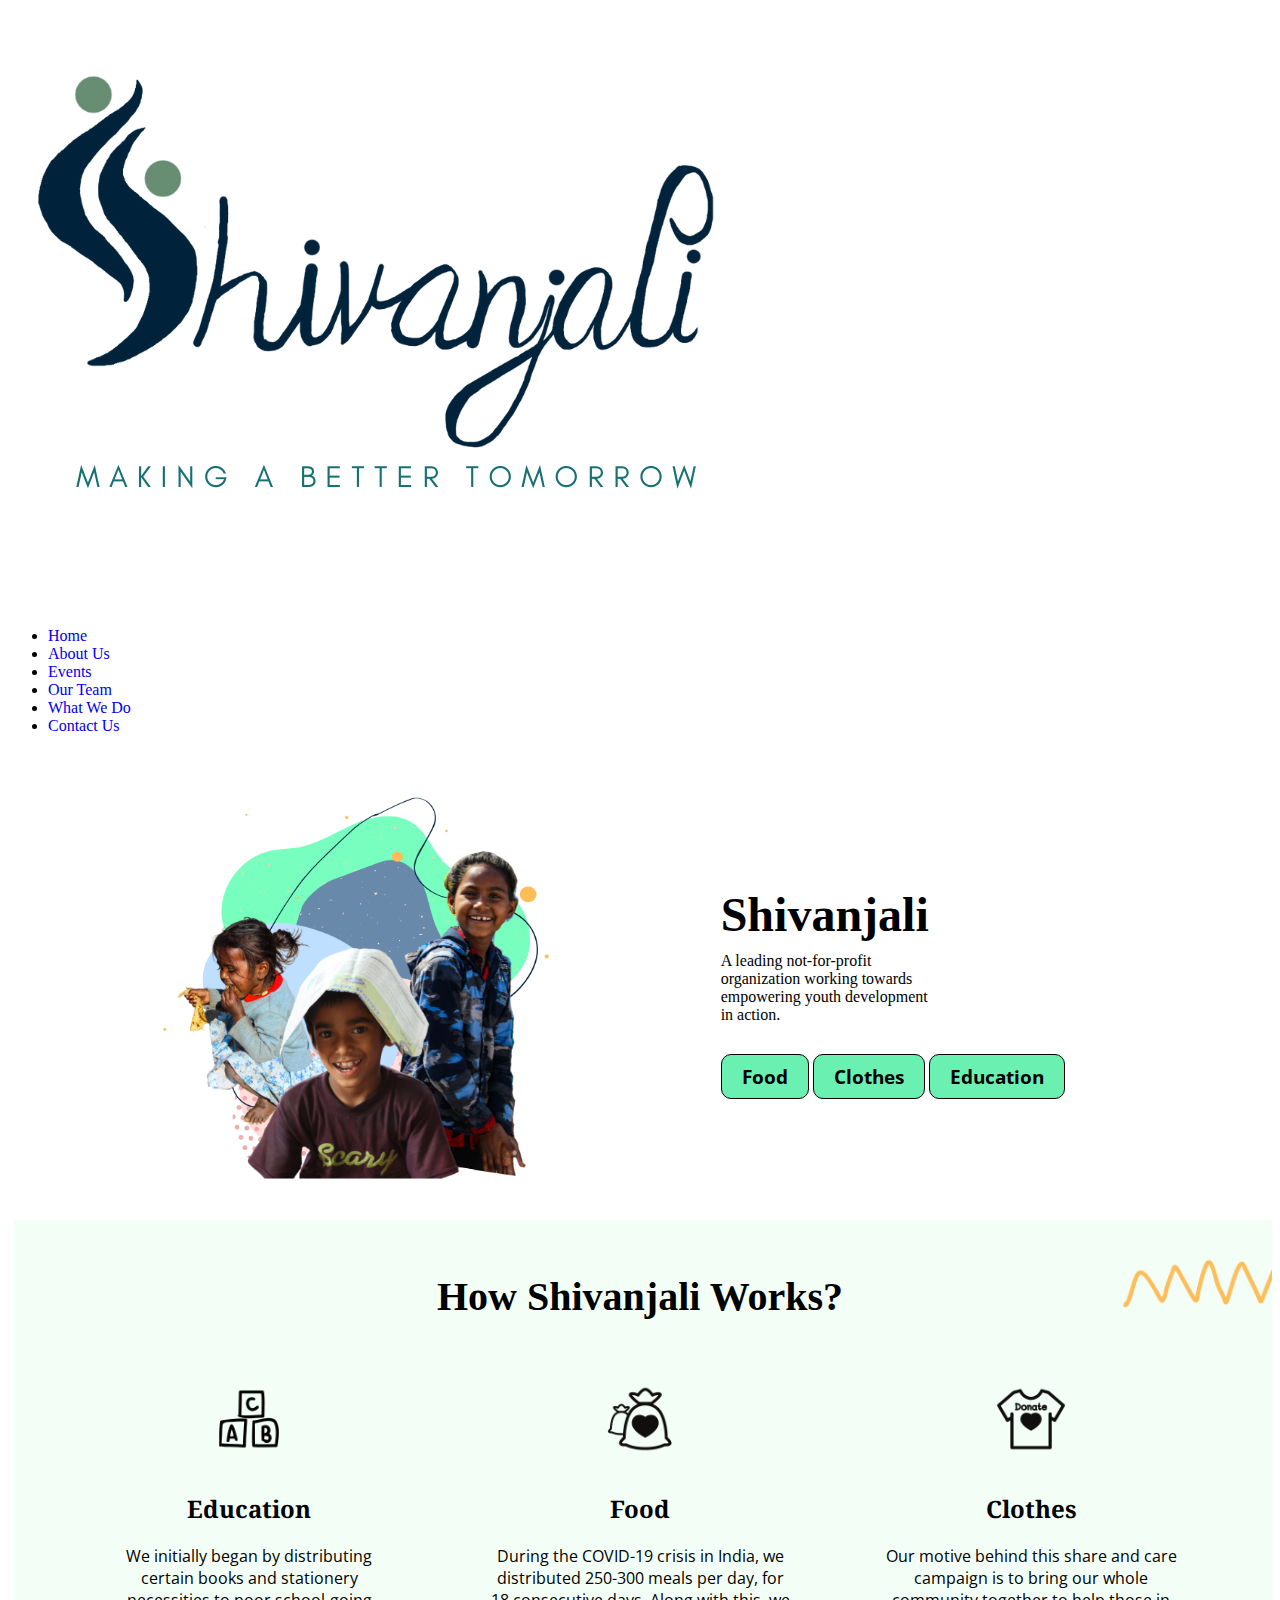
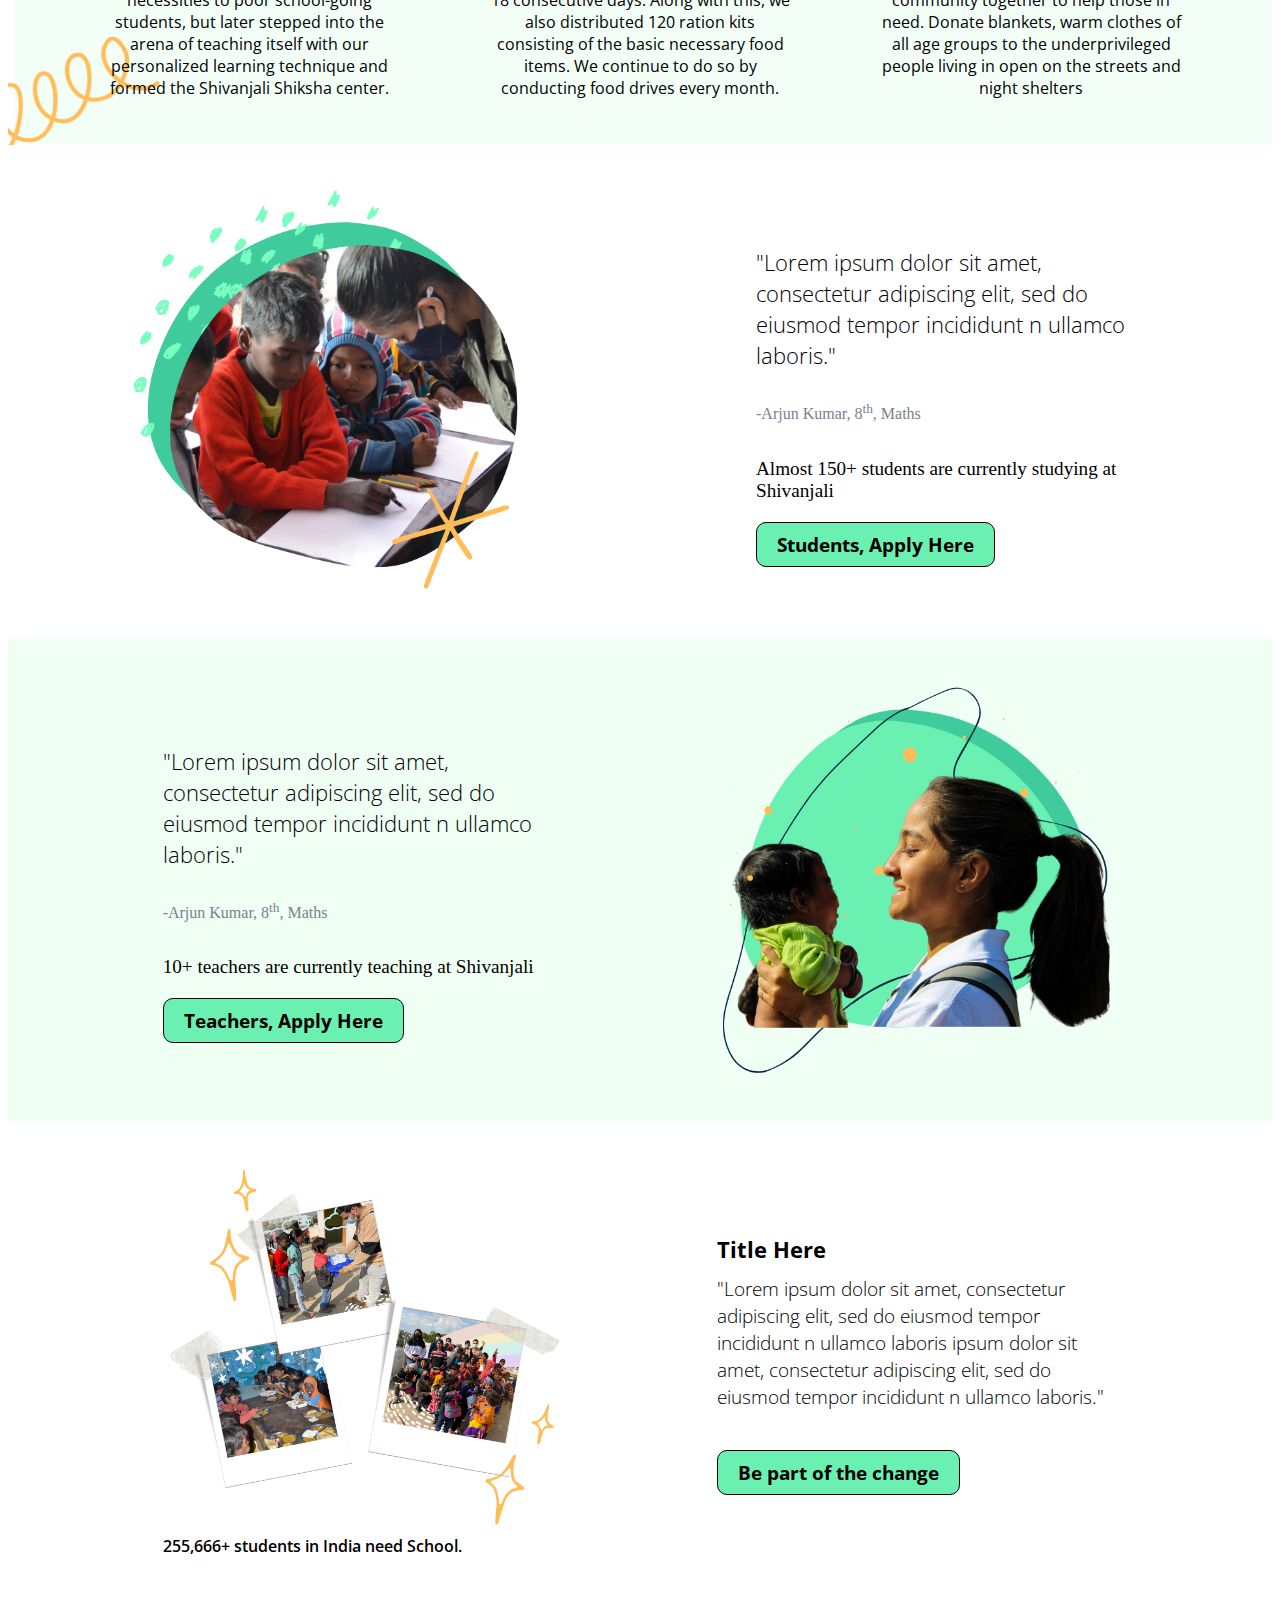
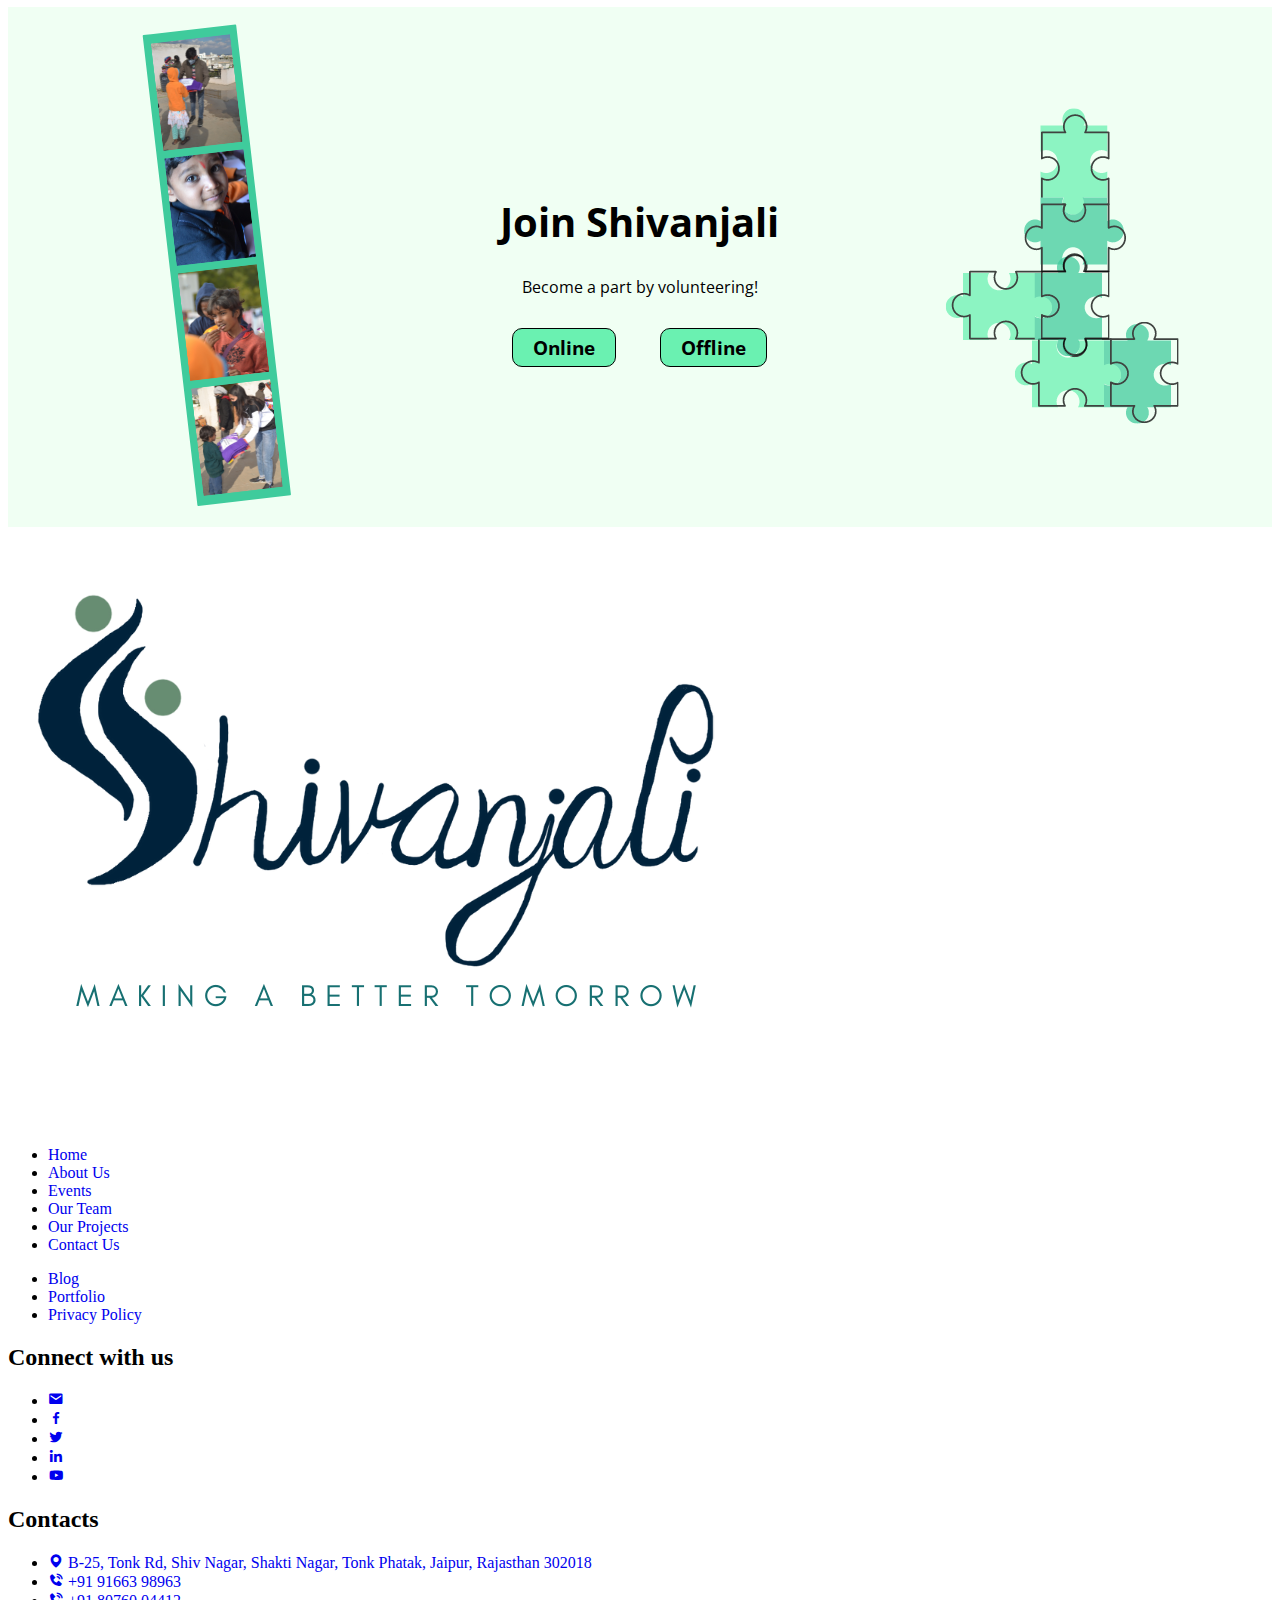
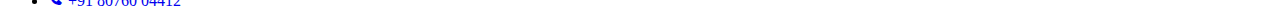
==== about.html @ d8243b11 "about page completed" ====
<!DOCTYPE html>
<html lang="en">
  <head>
    <meta charset="UTF-8" />
    <meta http-equiv="X-UA-Compatible" content="IE=edge" />
    <meta name="viewport" content="width=device-width, initial-scale=1.0" />

    <title>
      About Us | SHIVANJALI SOCIETY ~ A Non - Governmental Organization
    </title>

    <!-- Font Awesome Link -->
    <link
      href="https://unpkg.com/boxicons@2.1.1/css/boxicons.min.css"
      rel="stylesheet"
    />

    <link
      href="https://fonts.googleapis.com/css2?family=Architects+Daughter&family=Montserrat:wght@300&family=Open+Sans:wght@700&family=Zen+Kurenaido&display=swap"
      rel="stylesheet"
    />

    <!-- ???? new font links for about page ??????-->
    <link
      href="https://fonts.googleapis.com/css2?family=Open+Sans:wght@300&display=swap"
      rel="stylesheet"
    />
    <link
      href="https://fonts.googleapis.com/css2?family=Noto+Serif&display=swap"
      rel="stylesheet"
    />
    <link
      href="https://fonts.googleapis.com/css2?family=Open+Sans:wght@700&display=swap"
      rel="stylesheet"
    />
    <!-- ?????? new font links for about page ??????-->

    <!-- favicon -->
    <link
      rel="apple-touch-icon"
      sizes="180x180"
      href="./assets/favicon/apple-touch-icon.png"
    />

    <link
      rel="icon"
      type="image/png"
      sizes="32x32"
      href="./assets/favicon/favicon-32x32.png"
    />

    <link
      rel="icon"
      type="image/png"
      sizes="16x16"
      href="./assets/favicon/favicon-16x16.png"
    />

    <link rel="manifest" href="./assets/favicon/site.webmanifest" />

    <link rel="stylesheet" href="./css/about.css" />
  </head>
  <body>
    <!--???---------------------------------???-->
    <!--???---------------------------------???-->
    <!--!!!!   DO NOT ADD ANYTHING BELOW   !!!!-->
    <!--!!!!   THIS COMMENT.... THIS CAN   !!!!-->
    <!--!!!!   BE DANGEROUS FOR THE CODE.  !!!!-->
    <!--???---------------------------------???-->
    <!--???---------------------------------???-->

    <header id="header">
      <div class="logo">
        <a href="./">
          <img src="./images/Shivanjali_Logo.png" alt="Shivanjali NGO Logo" />
        </a>
      </div>
      <div id="toggle"></div>
      <div id="navbar">
        <ul>
          <li><a href="./">Home</a></li>
          <li><a href="./about.html">About Us</a></li>
          <li><a href="./events.html">Events</a></li>
          <li><a href="#">Our Team</a></li>
          <li><a href="./work.html">What We Do</a></li>
          <li><a href="./contact.html">Contact Us</a></li>
        </ul>
      </div>
    </header>

    <!--???---------------------------------???-->
    <!--???---------------------------------???-->
    <!--!!!!   DO NOT ADD ANYTHING ABOVE   !!!!-->
    <!--!!!!   THIS COMMENT.... THIS CAN   !!!!-->
    <!--!!!!   BE DANGEROUS FOR THE CODE.  !!!!-->
    <!--???---------------------------------???-->
    <!--???---------------------------------???-->

    <!--???--------------------------------???-->
    <!--???--------------------------------???-->
    <!--!!!!   ADD YOUR CODE BELOW THIS   !!!!-->
    <!--!!!!        COMMENT ONLY.         !!!!-->
    <!--???--------------------------------???-->
    <!--???--------------------------------???-->

    <!-- section leading not for profit starts-->

    <section class="section-leading-not-for-profit">
      <div class="not-for-profit-container">
        <div class="not-for-profit-child">
          <img src="./images/Graphic-pg1.png" alt="image" />
        </div>
        <div class="not-for-profit-child">
          <h1>Shivanjali</h1>
          <p>
            A leading not-for-profit <br />organization working towards<br />
            empowering youth development <br />in action.
          </p>
          <!-- <a href="#" target="_blank"> -->
          <button class="pressed-btn">Food</button>
          <!-- </a> -->
          <!-- <a href="#" target="_blank"> -->
          <button class="pressed-btn">Clothes</button>
          <!-- </a> -->
          <!-- <a href="#" target="_blank"> -->
          <button class="pressed-btn">Education</button>
          <!-- </a> -->
        </div>
      </div>
    </section>
    <!-- section leading not for profit ends-->


    <!-- how shivanjali works starts-->

    <section class="section-shivanjali-works">
      <h1>How Shivanjali Works?</h1>
      <div class="shivanjali-works-container">
        <div class="shivanjali-works-child">
          <img src="./images/Education-png.png" alt="" />
          <h2>Education</h2>
          <p>
            We initially began by distributing certain books and stationery
            necessities to poor school-going students, but later stepped into
            the arena of teaching itself with our personalized learning
            technique and formed the Shivanjali Shiksha center.
          </p>
        </div>
        <div class="shivanjali-works-child">
          <img src="./images/Food-Png.png" alt="" />
          <h2>Food</h2>
          <p>
            During the COVID-19 crisis in India, we distributed 250-300 meals
            per day, for 18 consecutive days. Along with this, we also
            distributed 120 ration kits consisting of the basic necessary food
            items. We continue to do so by conducting food drives every month.
          </p>
        </div>
        <div class="shivanjali-works-child">
          <img src="./images/donation-Png.png" alt="" />
          <h2>Clothes</h2>
          <p>
            Our motive behind this share and care campaign is to bring our whole
            community together to help those in need. Donate blankets, warm
            clothes of all age groups to the underprivileged people living in
            open on the streets and night shelters
          </p>
        </div>
      </div>
    </section>
    <!-- how shivanjali works starts ends-->


    <!-- section after shivanjali works starts-->

    <section class="section-after-shivanjali-works">
      <div class="after-shivanjali-works-container">
        <div class="after-shivanjali-works-child">
          <img src="./images/graphic-pg3.png" alt="image" />
        </div>
        <div class="after-shivanjali-works-child">
          <h4>
            "Lorem ipsum dolor sit amet, consectetur adipiscing elit, sed do
            eiusmod tempor incididunt n ullamco laboris."
          </h4>
          <p>-Arjun Kumar, 8<sup>th</sup>, Maths</p>
          <br />
          <p id="almost-para">
            Almost 150+ students are currently studying at Shivanjali
          </p>
          <!-- <a href="#" target="_blank"> -->
          <button
            class="pressed-btn"
            onmouseover="document.getElementById('bulb-img').style.display='block'">
            Students, Apply Here
          </button>
          <!-- </a> -->
          <img src="./images/bulb-pg3.png" alt="" id="bulb-img" />
        </div>
      </div>
    </section>
    <!-- section after shivanjali works ends-->


    <!-- section teachers apply here starts-->

    <section class="section-teachers-apply-here">
      <div class="teachers-apply-here-container">
        <div class="teachers-apply-here-child">
          <h4>
            "Lorem ipsum dolor sit amet, consectetur adipiscing elit, sed do
            eiusmod tempor incididunt n ullamco laboris."
          </h4>
          <p>-Arjun Kumar, 8<sup>th</sup>, Maths</p>
          <br />
          <p id="almost-para">
            10+ teachers are currently teaching at Shivanjali
          </p>
          <!-- <a href="#" target="_blank"> -->
          <button
            class="pressed-btn"
            onmouseover="document.getElementById('exclamatory-teachers').style.display='block'">
            Teachers, Apply Here
          </button>
          <!-- </a> -->
          <img
            src="./images/png-sticker-pg4.png"
            alt=""
            id="exclamatory-teachers"
          />
        </div>
        <div class="teachers-apply-here-child">
          <img src="./images/graphic pg4.png" alt="" />
        </div>
      </div>
    </section>
    <!-- section teachers apply here ends -->


    <!--section be a part of change starts-->

    <section class="section-be-part-of-change">
      <div class="be-part-of-change-container">
        <div class="be-part-of-change-child">
          <img
            src="./images/graphic-collage.png"
            alt="A Graphic Collage image"
          />
          <figcaption>255,666+ students in India need School.</figcaption>
        </div>
        <div class="be-part-of-change-child">
          <h2>Title Here</h2>
          <h4>
            "Lorem ipsum dolor sit amet, consectetur adipiscing elit, sed do
            eiusmod tempor incididunt n ullamco laboris ipsum dolor sit amet,
            consectetur adipiscing elit, sed do eiusmod tempor incididunt n
            ullamco laboris."
          </h4>
          <!-- <a href="#" target="_blank"> -->
          <button
            class="pressed-btn"
            onmouseover="document.getElementById('exclamatory-partOfChange').style.display='block'">
            Be part of the change
          </button>
          <img
            src="./images/png-sticker-pg4.png"
            alt=""
            id="exclamatory-partOfChange"
          />
          <!-- </a> -->
        </div>
      </div>
    </section>
    <!--section be a part of change ends-->


    <!-- section join shivanjali starts-->

    <section class="section-join-shivanjali">
      <div class="join-shivanjali-container">
        <div class="join-shivanjali-child">
          <img src="./images/lastSection.png" alt="" />
        </div>
        <div class="join-shivanjali-child">
          <h1>Join Shivanjali</h1>
          <p>Become a part by volunteering!</p>
          <!-- <a href="#" target="_blank"> -->
          <button class="online">Online</button>
          <!-- </a> -->
          <!-- <a href="#" target="_blank"> -->
          <button class="offline">Offline</button>
          <!-- </a> -->
        </div>
        <div class="join-shivanjali-child">
          <img src="./images/puzzle.png" alt="" />
        </div>
      </div>
    </section>
    <!-- section join shivanjali ends-->

    <!--???--------------------------------???-->
    <!--???--------------------------------???-->
    <!--!!!!   ADD YOUR CODE ABOVE THIS   !!!!-->
    <!--!!!!        COMMENT ONLY.         !!!!-->
    <!--???--------------------------------???-->
    <!--???--------------------------------???-->
    <!-------- footer Starts -------->
    <footer class="footer">
      <div class="fcontainer-1">
        <div class="fchild-1">
          <a href="./">
            <img src="./images/Shivanjali_Logo.png" alt="Shivanjali NGO Logo" />
          </a>
        </div>
      </div>
      <div class="fcontainer-2">
        <div class="fchild-2">
          <div id="services">
            <ul>
              <li><a href="./">Home</a></li>
              <li><a href="./about.html">About Us</a></li>
              <li><a href="./events.html">Events</a></li>
              <li><a href="#">Our Team</a></li>
              <li><a href="./work.html">Our Projects</a></li>
              <li><a href="./contact.html">Contact Us</a></li>
            </ul>
          </div>
        </div>
        <div class="fchild-2">
          <div id="services">
            <ul>
              <li><a href="#">Blog</a></li>
              <li><a href="#">Portfolio</a></li>
              <li><a href="#">Privacy Policy</a></li>
            </ul>
          </div>
        </div>
        <div class="fchild-2">
          <h2>Connect with us</h2>
          <div id="social-media">
            <ul>
              <li>
                <a
                  href="mailto:info@shivanjalisociety.in"
                  id="mail"
                  target="_blank"
                >
                  <i class="bx bxs-envelope"></i
                ></a>
              </li>
              <li>
                <a
                  href="https://www.facebook.com/profile.php?id=100076632314287"
                  id="fb"
                  target="_blank"
                >
                  <i class="bx bxl-facebook"></i
                ></a>
              </li>
              <li>
                <a
                  href=" https://twitter.com/shivanjalingo"
                  id="tweet"
                  target="_blank"
                >
                  <i class="bx bxl-twitter"></i
                ></a>
              </li>
              <li>
                <a
                  href="https://www.linkedin.com/company/shivanjalisocietymakingabettertomorrow/"
                  id="linkedin"
                  target="_blank"
                >
                  <i class="bx bxl-linkedin"></i
                ></a>
              </li>
              <li>
                <a
                  href="https://www.youtube.com/channel/UCi0OPVWRefDpL122is7qDkg"
                  id="youtube"
                  target="_blank"
                >
                  <i class="bx bxl-youtube"></i
                ></a>
              </li>
            </ul>
          </div>
        </div>
        <div class="fchild-2">
          <h2>Contacts</h2>
          <div id="contacts">
            <ul>
              <li>
                <a
                  href="https://maps.app.goo.gl/93Y3wxc5a54knbYQ9"
                  target="_blank"
                  ><i class="bx bxs-map"> </i> B-25, Tonk Rd, Shiv Nagar, Shakti
                  Nagar, Tonk Phatak, Jaipur, Rajasthan 302018</a
                >
              </li>
              <li>
                <a href="tel:+919166398963"
                  ><i class="bx bxs-phone-call"> </i> +91 91663 98963</a
                >
              </li>
              <li>
                <a href="tel:+918076004412"
                  ><i class="bx bxs-phone-call"> </i> +91 80760 04412</a
                >
              </li>
            </ul>
          </div>
        </div>
      </div>
    </footer>
    <!-------- footer Ends -------->

    <!-- Important Links Starts -->
    <!-- Important Links Ends -->
  </body>
  <!------------------------------->
  <!------------------------------->
  <!-- Important Files that will -->
  <!-- common in all the pages.  -->
  <!------------------------------->
  <!------------------------------->

  <!------------------------------->
  <!------------------------------->
  <!--       Starts Here         -->
  <!------------------------------->
  <!------------------------------->

  <link rel="stylesheet" href="./css/commonStyle.css" />

  <script src="./js/commonJs.js"></script>

  <!------------------------------->
  <!------------------------------->
  <!--        Ends Here          -->
  <!------------------------------->
  <!------------------------------->
</html>
---- css/about.css ----
* {
    text-decoration: none;
}

body {
    overflow-x: hidden;
}

.section-leading-not-for-profit {
    height: auto;
    padding: 10px 0 10px 0;
}

.not-for-profit-container {
    display: flex;
    justify-content: space-evenly;
    align-items: center;
    flex-wrap: wrap;
}

.not-for-profit-child {
    width: 400px;
    margin: 20px 0 0 0;
    padding: 10px;
}

.not-for-profit-child img {
    width: 100%;
    height: auto;
}

.not-for-profit-child h1 {
    font-size: 3rem;
    margin: 0 0 10px 0;
}

.not-for-profit-child p {
    margin: 0 0 30px 0;
}

.pressed-btn {
    background: #6AF1B1;
    font-size: 1.2rem;
    color: black;
    font-family: 'Open Sans', sans-serif;
    font-weight: 700;
    padding: 8px 20px 8px 20px;
    border-radius: 10px;
    border: 1px solid black;
}

.pressed-btn:hover {
    background: #a2f3cd;
    cursor: pointer;
}

.pressed-btn:active {
    box-shadow: 0 5px #3FCB9c;
    transform: translateY(4px);
}

/* section how shivanjali works */
.section-shivanjali-works {
    height: auto;
    background: url("../images/Section-2_Non-transparent.png");
    background-size: cover;
    background-repeat: round;
    padding: 30px 0 30px 0;
}

.section-shivanjali-works h1 {
    text-align: center;
    font-size: 2.5rem;
}

.shivanjali-works-container {
    margin: 30px 0 0 0;
    display: flex;
    justify-content: space-evenly;
    align-items: center;
    flex-wrap: wrap;
}

.shivanjali-works-child {
    width: 300px;
    text-align: center;
}

.shivanjali-works-child img {
    width: 100%;
    height: auto;
}

.shivanjali-works-child h2 {
    margin: 0 0 20px 0;
    font-family: 'Noto Serif', serif;
}

.shivanjali-works-child p {
    font-family: 'Open Sans', sans-serif;
}

/* section after shivanjali works */
.section-after-shivanjali-works {
    height: auto;
    padding: 40px 0 40px 0;
}

.after-shivanjali-works-container {
    display: flex;
    justify-content: space-around;
    align-items: center;
    flex-wrap: wrap;
}

.after-shivanjali-works-child {
    width: 400px;
}

.after-shivanjali-works-child img {
    width: 100%;
    height: auto;
}

.after-shivanjali-works-child h4 {
    font-size: 1.4rem;
    font-family: 'Open Sans', sans-serif;
    font-weight: 200;
}

.after-shivanjali-works-child p {
    color: #77838D;
}

#almost-para {
    color: #000000;
    font-size: 1.2rem;
    margin: 0 0 20px 0;
}

#bulb-img {
    display: none;
    width: 12%;
    height: auto;
    position: relative;
    top: -20px;
}

/* section teachers apply here */
.section-teachers-apply-here {
    height: auto;
    background: #F0FFF3;
    padding: 40px 0 40px 0;
}

.teachers-apply-here-container {
    display: flex;
    justify-content: space-evenly;
    align-items: center;
    flex-wrap: wrap;
}

.teachers-apply-here-child {
    width: 400px;
}

.teachers-apply-here-child img {
    width: 100%;
    height: auto;
}

.teachers-apply-here-child h4 {
    font-size: 1.4rem;
    font-family: 'Open Sans', sans-serif;
    font-weight: 200;
}

.teachers-apply-here-child p {
    color: #77838D;
}

#exclamatory-teachers {
    display: none;
    width: 20%;
    height: auto;
    position: relative;
    top: -20px;
    right: 5%;
}

/* section be a part of change */
.section-be-part-of-change {
    height: auto;
    padding: 40px 0 40px 0;
}

.be-part-of-change-container {
    display: flex;
    justify-content: space-evenly;
    align-items: center;
    flex-wrap: wrap;
}

.be-part-of-change-child {
    width: 400px;
}

.be-part-of-change-child img {
    width: 100%;
    height: auto;
}

.be-part-of-change-child figcaption {
    font-family: 'Open Sans', sans-serif;
    font-weight: 600;
    margin: 0 0 10px 0;
}

.be-part-of-change-child h2 {
    font-size: 1.4rem;
    font-family: 'Open Sans', sans-serif;
    margin: 0 0 10px 0;
}

.be-part-of-change-child h4 {
    font-size: 1.2rem;
    font-family: 'Open Sans', sans-serif;
    font-weight: 200;
    margin: 0 0 40px 0;
}

#exclamatory-partOfChange {
    display: none;
    width: 20%;
    height: auto;
    position: relative;
    top: -20px;
    right: 80%;
    transform: rotate(270deg);
}

/* section join shivanjali */
.section-join-shivanjali {
    background: #F0FFF3;
    height: auto;
}

.join-shivanjali-container {
    display: flex;
    justify-content: space-around;
    align-items: center;
    flex-wrap: wrap;
}

.join-shivanjali-child {
    width: 300px;
    text-align: center;
}

.join-shivanjali-child h1 {
    font-family: 'Open Sans', sans-serif;
    font-size: 2.5rem;
}

.join-shivanjali-child p {
    font-family: 'Open Sans', sans-serif;
    margin: 0 0 30px 0;
}

.online,
.offline {
    margin: 0 20px 0 20px;
    background: #6AF1B1;
    font-size: 1.2rem;
    color: black;
    font-family: 'Open Sans', sans-serif;
    font-weight: 700;
    padding: 5px 20px 5px 20px;
    border-radius: 10px;
    border: 1px solid black;
}

.online:hover,
.offline:hover {
    background: #a2f3cd;
    cursor: pointer;
}

.online:active,
.offline:active {
    box-shadow: 0 5px #3fcb9c;
    transform: translateY(4px);
}

/* mobile view */
@media screen and (max-width:500px) {
    .not-for-profit-child {
        width: 300px;
        flex-direction: column;
        padding: 5px;
        text-align: center;
    }

    .not-for-profit-child img {
        width: 80%;
        height: auto;
    }

    .not-for-profit-child h1 {
        font-size: 1.5rem;
    }

    .not-for-profit-child p {
        font-size: 0.9rem;
    }

    .section-shivanjali-works {
        background: #F0FFF3;
    }

    .section-shivanjali-works h1 {
        font-size: 1.5rem;
    }
.shivanjali-works-child{
padding:0 10px 0 10px;
}
    .shivanjali-works-child h2 {
        font-size: 16px;
        margin:0 0 10px 0;
    }
    .shivanjali-works-child p{
        font-size:13px;
    }

    .after-shivanjali-works-child {
        width: 300px;
        padding: 0 10px 0 10px;
    }

    .after-shivanjali-works-child h4 {
        font-size: 16px;
    }

    #almost-para {
        font-size: 14px;
    }

    .pressed-btn {
        padding: 4px 10px 4px 10px;
        font-size: 14px;
    }

    #bulb-img {
        width: 10%;
        top: -10px;
    }

    .teachers-apply-here-child {
        width: 300px;
        margin: 10px 0 0 0;
        padding: 0 10px 0 10px;
    }

    .teachers-apply-here-child h4 {
        font-size: 16px;
    }

    #exclamatory-teachers {
        width: 10%;
        top: -10px;
        right: 2%;
    }

    .be-part-of-change-child {
        width: 300px;
        padding:0 10px 0 10px;
    }

    .be-part-of-change-child h2 {
        font-size: 16px;
    }

    .be-part-of-change-child h4 {
        font-size: 13px;
    }

    #exclamatory-partOfChange {
        width: 10%;
        right: 70%;
        top: -20px;
    }

    .section-join-shivanjali {
        padding: 20px 0 20px 0;
    }

    .join-shivanjali-child h1 {
        font-size: 16px;
    }

    .join-shivanjali-child p {
        font-size: 13px;
    }

    .online,
    .offline {
        font-size: 14px;
        padding: 3px 15px 3px 15px;
    }

    .join-shivanjali-child img {
        display: none;
    }
}

/* tablets */
@media screen and (min-width:501px) and (max-width:768px) {
    .not-for-profit-child {
        width: 380px;
    }

    .section-shivanjali-works {
        background: #F0FFF3;
    }

    .after-shivanjali-works-child {
        width: 300px;
    }

    .teachers-apply-here-child {
        width: 300px;
    }

    #exclamatory-teachers {
        width: 20%;
        height: auto;
        position: relative;
        top: -80px;
        left: 80%;
    }

    .be-part-of-change-child {
        width: 300px;
    }

    #exclamatory-partOfChange {
        width: 20%;
        height: auto;
        position: relative;
        top: -70px;
        right: 18%;
        transform: rotate(250deg);
    }

    .section-join-shivanjali {
        padding: 40px 0 40px 0;
    }

    .join-shivanjali-container {
        flex-direction: column-reverse;
    }

    .join-shivanjali-child {
        width: 400px;
    }

    .join-shivanjali-child img {
        display: none;
    }

    .online,
    .offline {
        font-size: 1rem;
        padding: 4px 10px 4px 10px;
    }
}
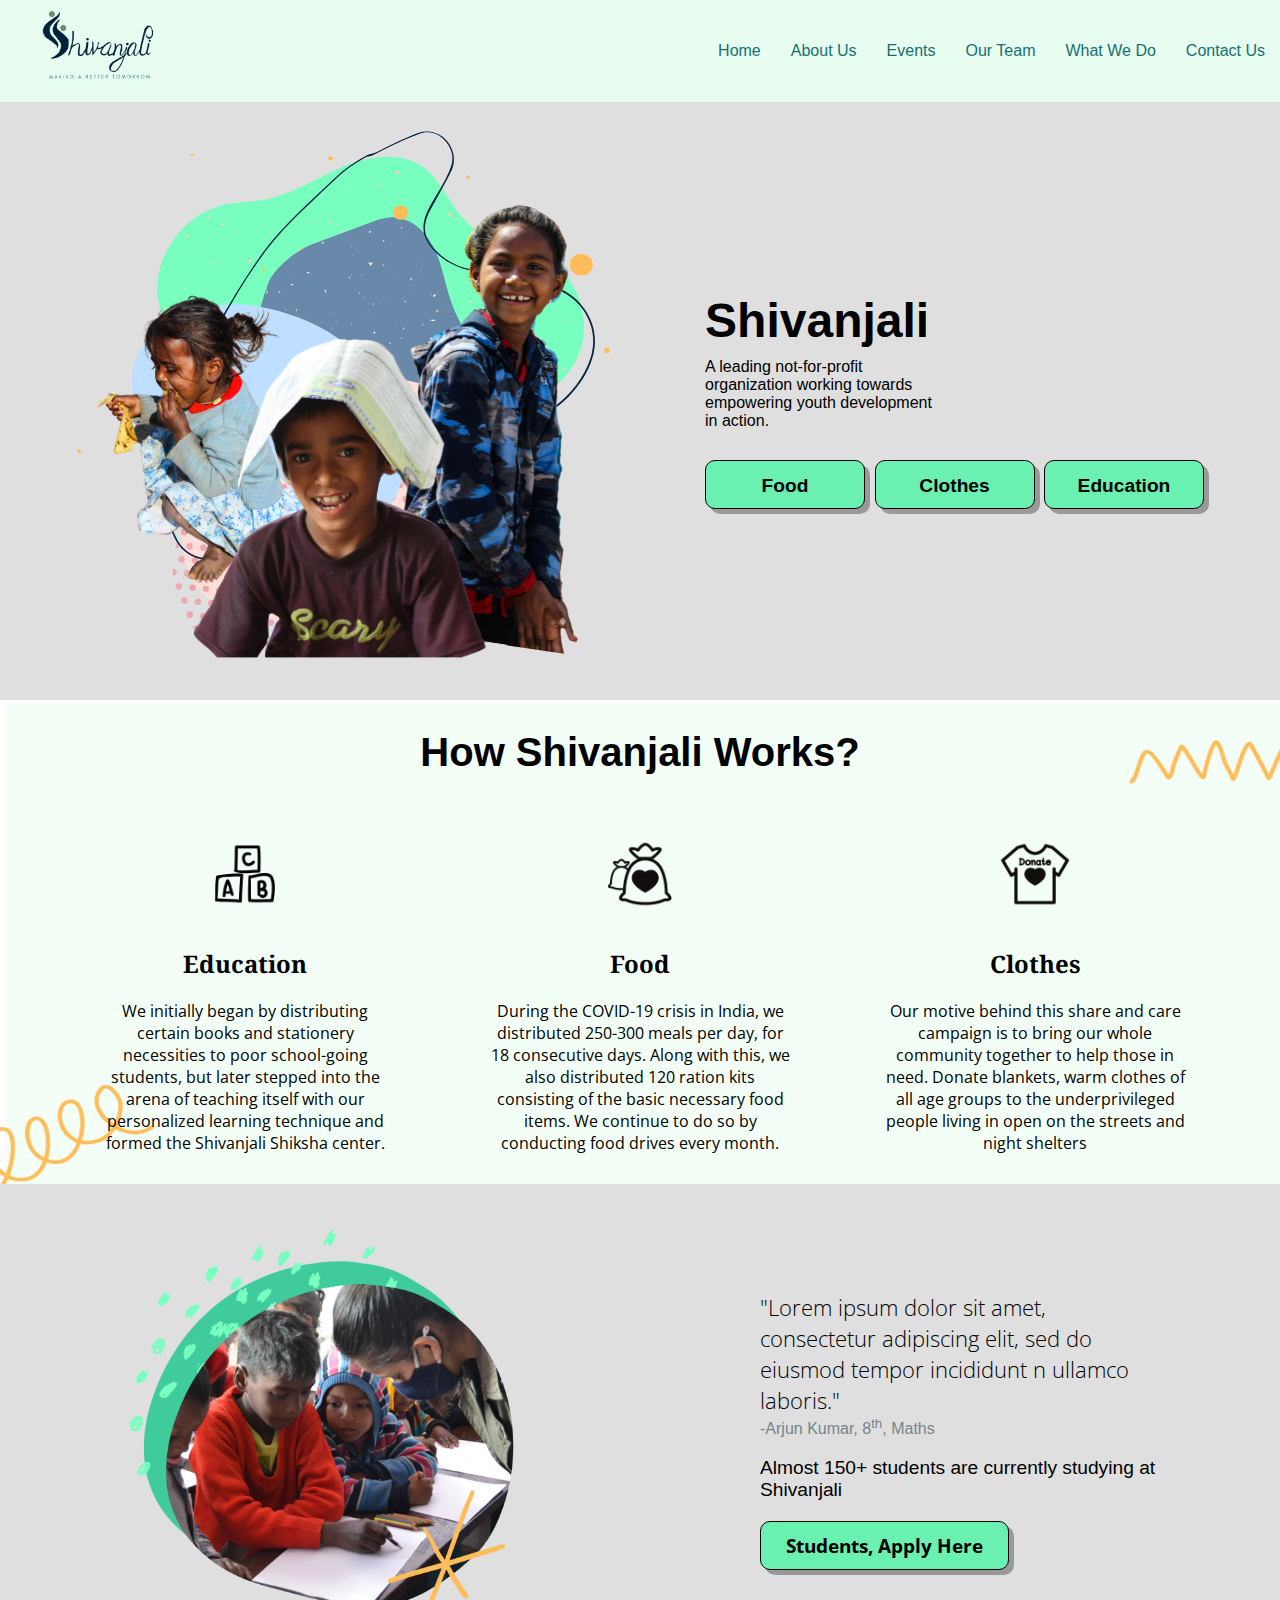
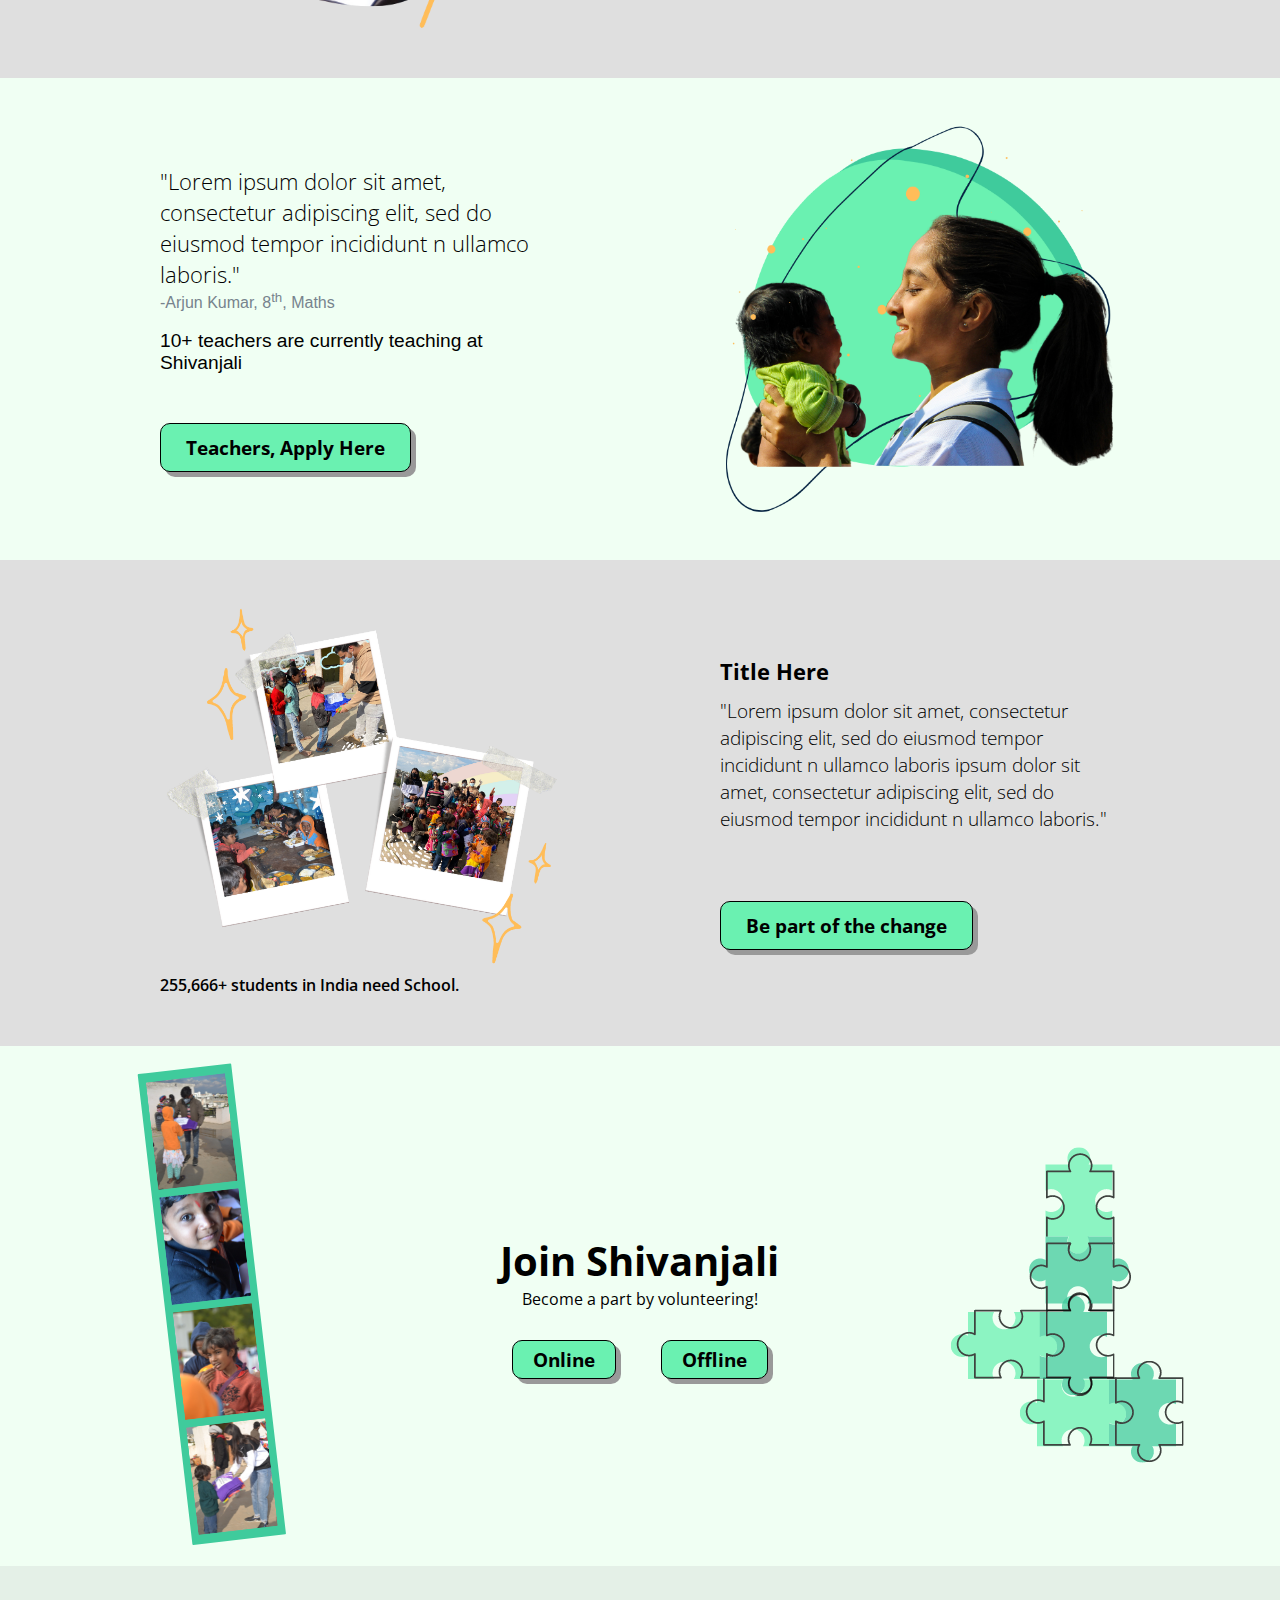
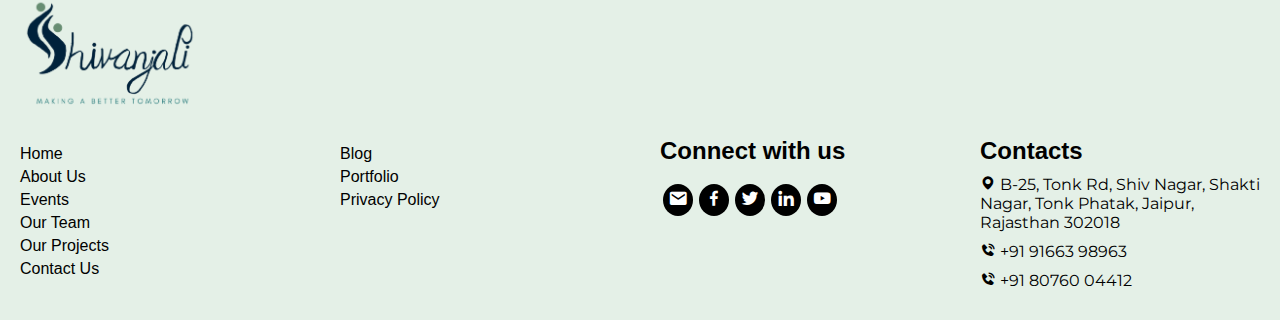
==== commit f6e2e550: "About us completed contact us left few changes updated scroll bar nav bar sticky done" ====
--- a/about.html
+++ b/about.html
@@ -69,7 +69,7 @@
     <!--???---------------------------------???-->
     <!--???---------------------------------???-->
 
-    <header id="header">
+    <header id="header" class="main_header">
       <div class="logo">
         <a href="./">
           <img src="./images/Shivanjali_Logo.png" alt="Shivanjali NGO Logo" />
@@ -117,19 +117,18 @@
             empowering youth development <br />in action.
           </p>
           <!-- <a href="#" target="_blank"> -->
-          <button class="pressed-btn">Food</button>
-          <!-- </a> -->
-          <!-- <a href="#" target="_blank"> -->
-          <button class="pressed-btn">Clothes</button>
-          <!-- </a> -->
-          <!-- <a href="#" target="_blank"> -->
-          <button class="pressed-btn">Education</button>
+          <button class="pressed-btn hoverBtn"><span>Food </span></button>
+          <!-- </a> -->
+          <!-- <a href="#" target="_blank"> -->
+          <button class="pressed-btn hoverBtn"><span>Clothes </span></button>
+          <!-- </a> -->
+          <!-- <a href="#" target="_blank"> -->
+          <button class="pressed-btn hoverBtn"><span>Education </span></button>
           <!-- </a> -->
         </div>
       </div>
     </section>
     <!-- section leading not for profit ends-->
-
 
     <!-- how shivanjali works starts-->
 
@@ -170,7 +169,6 @@
     </section>
     <!-- how shivanjali works starts ends-->
 
-
     <!-- section after shivanjali works starts-->
 
     <section class="section-after-shivanjali-works">
@@ -189,18 +187,13 @@
             Almost 150+ students are currently studying at Shivanjali
           </p>
           <!-- <a href="#" target="_blank"> -->
-          <button
-            class="pressed-btn"
-            onmouseover="document.getElementById('bulb-img').style.display='block'">
-            Students, Apply Here
-          </button>
-          <!-- </a> -->
-          <img src="./images/bulb-pg3.png" alt="" id="bulb-img" />
+          <button class="pressed-btn">Students, Apply Here</button>
+          <!-- </a> -->
+          <img src="./images/bulb-pg3.svg" alt="" id="bulb-img" />
         </div>
       </div>
     </section>
     <!-- section after shivanjali works ends-->
-
 
     <!-- section teachers apply here starts-->
 
@@ -217,11 +210,7 @@
             10+ teachers are currently teaching at Shivanjali
           </p>
           <!-- <a href="#" target="_blank"> -->
-          <button
-            class="pressed-btn"
-            onmouseover="document.getElementById('exclamatory-teachers').style.display='block'">
-            Teachers, Apply Here
-          </button>
+          <button class="pressed-btn">Teachers, Apply Here</button>
           <!-- </a> -->
           <img
             src="./images/png-sticker-pg4.png"
@@ -235,7 +224,6 @@
       </div>
     </section>
     <!-- section teachers apply here ends -->
-
 
     <!--section be a part of change starts-->
 
@@ -257,11 +245,7 @@
             ullamco laboris."
           </h4>
           <!-- <a href="#" target="_blank"> -->
-          <button
-            class="pressed-btn"
-            onmouseover="document.getElementById('exclamatory-partOfChange').style.display='block'">
-            Be part of the change
-          </button>
+          <button class="pressed-btn">Be part of the change</button>
           <img
             src="./images/png-sticker-pg4.png"
             alt=""
@@ -272,7 +256,6 @@
       </div>
     </section>
     <!--section be a part of change ends-->
-
 
     <!-- section join shivanjali starts-->
 
@@ -417,6 +400,7 @@
     <!-------- footer Ends -------->
 
     <!-- Important Links Starts -->
+    <script src="https://cdnjs.cloudflare.com/ajax/libs/jquery/3.1.0/jquery.min.js"></script>
     <!-- Important Links Ends -->
   </body>
   <!------------------------------->
--- a/css/about.css
+++ b/css/about.css
@@ -1,476 +1,528 @@
 * {
-    text-decoration: none;
+  text-decoration: none;
 }
 
 body {
-    overflow-x: hidden;
+  overflow-x: hidden;
 }
 
 .section-leading-not-for-profit {
-    height: auto;
-    padding: 10px 0 10px 0;
+  height: auto;
+  padding: 10px 0 10px 0;
 }
 
 .not-for-profit-container {
-    display: flex;
-    justify-content: space-evenly;
-    align-items: center;
-    flex-wrap: wrap;
+  display: flex;
+  justify-content: space-evenly;
+  align-items: center;
+  flex-wrap: wrap;
 }
 
 .not-for-profit-child {
-    width: 400px;
-    margin: 20px 0 0 0;
-    padding: 10px;
+  padding: 10px;
 }
 
 .not-for-profit-child img {
-    width: 100%;
-    height: auto;
+  width: 100%;
+  height: auto;
 }
 
 .not-for-profit-child h1 {
-    font-size: 3rem;
-    margin: 0 0 10px 0;
+  font-size: 3rem;
+  margin: 0 0 10px 0;
 }
 
 .not-for-profit-child p {
-    margin: 0 0 30px 0;
+  margin: 0 0 30px 0;
 }
 
 .pressed-btn {
-    background: #6AF1B1;
-    font-size: 1.2rem;
-    color: black;
-    font-family: 'Open Sans', sans-serif;
-    font-weight: 700;
-    padding: 8px 20px 8px 20px;
-    border-radius: 10px;
-    border: 1px solid black;
+  background: #6af1b1;
+  font-size: 1.2rem;
+  color: black;
+  font-family: "Open Sans", sans-serif;
+  font-weight: 700;
+  padding: 10px 25px;
+  border-radius: 10px;
+  border: 1px solid black;
+  box-shadow: 5px 5px #999;
+  transition: 0.2s ease-in-out;
 }
 
 .pressed-btn:hover {
-    background: #a2f3cd;
-    cursor: pointer;
+  background: #a2f3cd;
+  cursor: pointer;
 }
 
 .pressed-btn:active {
-    box-shadow: 0 5px #3FCB9c;
-    transform: translateY(4px);
+  box-shadow: none;
+  transform: translateY(4px);
+}
+
+.hoverBtn {
+  text-align: center;
+  padding: 10px 25px;
+  width: 160px;
+  margin: 0 5px 0 0;
+}
+
+.hoverBtn span {
+  display: inline-block;
+  position: relative;
+  transition: 0.5s ease-in-out;
+  cursor: pointer;
+}
+
+.hoverBtn span:after {
+  content: "\21A0";
+  position: absolute;
+  opacity: 0;
+  top: 0;
+  right: -20px;
+  transition: 0.5s;
+}
+
+.hoverBtn:hover span {
+  padding-right: 25px;
+}
+
+.hoverBtn:hover span:after {
+  opacity: 1;
+  right: 0;
 }
 
 /* section how shivanjali works */
 .section-shivanjali-works {
-    height: auto;
-    background: url("../images/Section-2_Non-transparent.png");
-    background-size: cover;
-    background-repeat: round;
-    padding: 30px 0 30px 0;
+  height: auto;
+  background: url("../images/Section-2_Non-transparent.png");
+  background-size: cover;
+  background-repeat: round;
+  padding: 30px 0 30px 0;
 }
 
 .section-shivanjali-works h1 {
-    text-align: center;
-    font-size: 2.5rem;
+  text-align: center;
+  font-size: 2.5rem;
 }
 
 .shivanjali-works-container {
-    margin: 30px 0 0 0;
-    display: flex;
-    justify-content: space-evenly;
-    align-items: center;
-    flex-wrap: wrap;
+  margin: 30px 0 0 0;
+  display: flex;
+  justify-content: space-evenly;
+  align-items: center;
+  flex-wrap: wrap;
 }
 
 .shivanjali-works-child {
-    width: 300px;
-    text-align: center;
+  width: 300px;
+  text-align: center;
 }
 
 .shivanjali-works-child img {
-    width: 100%;
-    height: auto;
+  width: 100%;
+  height: auto;
 }
 
 .shivanjali-works-child h2 {
-    margin: 0 0 20px 0;
-    font-family: 'Noto Serif', serif;
+  margin: 0 0 20px 0;
+  font-family: "Noto Serif", serif;
 }
 
 .shivanjali-works-child p {
-    font-family: 'Open Sans', sans-serif;
+  font-family: "Open Sans", sans-serif;
 }
 
 /* section after shivanjali works */
 .section-after-shivanjali-works {
-    height: auto;
-    padding: 40px 0 40px 0;
+  height: auto;
+  padding: 40px 0 40px 0;
 }
 
 .after-shivanjali-works-container {
-    display: flex;
-    justify-content: space-around;
-    align-items: center;
-    flex-wrap: wrap;
+  display: flex;
+  justify-content: space-around;
+  align-items: center;
+  flex-wrap: wrap;
 }
 
 .after-shivanjali-works-child {
-    width: 400px;
+  width: 400px;
 }
 
 .after-shivanjali-works-child img {
-    width: 100%;
-    height: auto;
+  width: 100%;
+  height: auto;
 }
 
 .after-shivanjali-works-child h4 {
-    font-size: 1.4rem;
-    font-family: 'Open Sans', sans-serif;
-    font-weight: 200;
+  font-size: 1.4rem;
+  font-family: "Open Sans", sans-serif;
+  font-weight: 200;
 }
 
 .after-shivanjali-works-child p {
-    color: #77838D;
+  color: #77838d;
 }
 
 #almost-para {
-    color: #000000;
-    font-size: 1.2rem;
-    margin: 0 0 20px 0;
+  color: #000000;
+  font-size: 1.2rem;
+  margin: 0 0 20px 0;
 }
 
 #bulb-img {
-    display: none;
-    width: 12%;
-    height: auto;
-    position: relative;
-    top: -20px;
-}
+  width: 12%;
+  height: auto;
+  position: relative;
+  top: -20px;
+  transition: all 0.5s ease-in-out;
+}
+
+.pressed-btn:hover + #bulb-img {
+  filter: invert(64%) sepia(51%) saturate(5336%) hue-rotate(349deg)
+    brightness(95%) contrast(87%);
+}
+
+/*  filter: invert(82%) sepia(100%) saturate(8000%) hue-rotate(356deg)
+    brightness(108%) contrast(108%); */
 
 /* section teachers apply here */
 .section-teachers-apply-here {
+  height: auto;
+  background: #f0fff3;
+  padding: 40px 0 40px 0;
+}
+
+.teachers-apply-here-container {
+  display: flex;
+  justify-content: space-evenly;
+  align-items: center;
+  flex-wrap: wrap;
+}
+
+.teachers-apply-here-child {
+  width: 400px;
+}
+
+.teachers-apply-here-child img {
+  width: 100%;
+  height: auto;
+}
+
+.teachers-apply-here-child h4 {
+  font-size: 1.4rem;
+  font-family: "Open Sans", sans-serif;
+  font-weight: 200;
+}
+
+.teachers-apply-here-child p {
+  color: #77838d;
+}
+
+#exclamatory-teachers {
+  width: 20%;
+  height: auto;
+  position: relative;
+  top: -20px;
+  right: 5%;
+  opacity: 0;
+  transition: all 0.5s ease-in-out;
+}
+
+.pressed-btn:hover + #exclamatory-teachers {
+  opacity: 1;
+}
+
+/* section be a part of change */
+.section-be-part-of-change {
+  height: auto;
+  padding: 40px 0 40px 0;
+}
+
+.be-part-of-change-container {
+  display: flex;
+  justify-content: space-evenly;
+  align-items: center;
+  flex-wrap: wrap;
+}
+
+.be-part-of-change-child {
+  width: 400px;
+}
+
+.be-part-of-change-child img {
+  width: 100%;
+  height: auto;
+}
+
+.be-part-of-change-child figcaption {
+  font-family: "Open Sans", sans-serif;
+  font-weight: 600;
+  margin: 0 0 10px 0;
+}
+
+.be-part-of-change-child h2 {
+  font-size: 1.4rem;
+  font-family: "Open Sans", sans-serif;
+  margin: 0 0 10px 0;
+}
+
+.be-part-of-change-child h4 {
+  font-size: 1.2rem;
+  font-family: "Open Sans", sans-serif;
+  font-weight: 200;
+  margin: 0 0 40px 0;
+}
+
+#exclamatory-partOfChange {
+  width: 20%;
+  height: auto;
+  position: relative;
+  top: -20px;
+  right: 80%;
+  transform: rotate(270deg);
+  opacity: 0;
+  transition: all 0.5s ease-in-out;
+}
+
+.pressed-btn:hover + #exclamatory-partOfChange {
+  opacity: 1;
+}
+
+/* section join shivanjali */
+.section-join-shivanjali {
+  background: #f0fff3;
+  height: auto;
+}
+
+.join-shivanjali-container {
+  display: flex;
+  justify-content: space-around;
+  align-items: center;
+  flex-wrap: wrap;
+}
+
+.join-shivanjali-child {
+  width: 300px;
+  text-align: center;
+}
+
+.join-shivanjali-child h1 {
+  font-family: "Open Sans", sans-serif;
+  font-size: 2.5rem;
+}
+
+.join-shivanjali-child p {
+  font-family: "Open Sans", sans-serif;
+  margin: 0 0 30px 0;
+}
+
+.online,
+.offline {
+  margin: 0 20px 0 20px;
+  background: #6af1b1;
+  font-size: 1.2rem;
+  color: black;
+  font-family: "Open Sans", sans-serif;
+  font-weight: 700;
+  padding: 5px 20px 5px 20px;
+  border-radius: 10px;
+  border: 1px solid black;
+  box-shadow: 5px 5px #999;
+  transition: 0.2s ease-in-out;
+}
+
+.online:hover,
+.offline:hover {
+  background: #a2f3cd;
+  cursor: pointer;
+}
+
+.online:active,
+.offline:active {
+  box-shadow: none;
+  transform: translateY(4px);
+}
+
+/* mobile view */
+@media screen and (max-width: 500px) {
+  .not-for-profit-child {
+    width: 300px;
+    flex-direction: column;
+    padding: 5px;
+    text-align: center;
+  }
+
+  .not-for-profit-child img {
+    width: 80%;
     height: auto;
-    background: #F0FFF3;
-    padding: 40px 0 40px 0;
-}
-
-.teachers-apply-here-container {
-    display: flex;
-    justify-content: space-evenly;
-    align-items: center;
-    flex-wrap: wrap;
-}
-
-.teachers-apply-here-child {
-    width: 400px;
-}
-
-.teachers-apply-here-child img {
-    width: 100%;
-    height: auto;
-}
-
-.teachers-apply-here-child h4 {
-    font-size: 1.4rem;
-    font-family: 'Open Sans', sans-serif;
-    font-weight: 200;
-}
-
-.teachers-apply-here-child p {
-    color: #77838D;
-}
-
-#exclamatory-teachers {
+  }
+
+  .not-for-profit-child h1 {
+    font-size: 1.5rem;
+  }
+
+  .not-for-profit-child p {
+    font-size: 0.9rem;
+  }
+
+  .section-shivanjali-works {
+    background: #f0fff3;
+  }
+
+  .section-shivanjali-works h1 {
+    font-size: 1.5rem;
+  }
+  .shivanjali-works-child {
+    padding: 0 10px 0 10px;
+  }
+  .shivanjali-works-child h2 {
+    font-size: 16px;
+    margin: 0 0 10px 0;
+  }
+  .shivanjali-works-child p {
+    font-size: 13px;
+  }
+
+  .after-shivanjali-works-child {
+    width: 300px;
+    padding: 0 10px 0 10px;
+  }
+
+  .after-shivanjali-works-child h4 {
+    font-size: 16px;
+  }
+
+  #almost-para {
+    font-size: 14px;
+  }
+
+  .pressed-btn {
+    padding: 4px 10px 4px 10px;
+    font-size: 14px;
+  }
+
+  #bulb-img {
+    width: 10%;
+    top: -10px;
+  }
+
+  .teachers-apply-here-child {
+    width: 300px;
+    margin: 10px 0 0 0;
+    padding: 0 10px 0 10px;
+  }
+
+  .teachers-apply-here-child h4 {
+    font-size: 16px;
+  }
+
+  #exclamatory-teachers {
+    width: 10%;
+    top: -10px;
+    right: 2%;
+  }
+
+  .be-part-of-change-child {
+    width: 300px;
+    padding: 0 10px 0 10px;
+  }
+
+  .be-part-of-change-child h2 {
+    font-size: 16px;
+  }
+
+  .be-part-of-change-child h4 {
+    font-size: 13px;
+  }
+
+  #exclamatory-partOfChange {
+    width: 10%;
+    right: 70%;
+    top: -20px;
+  }
+
+  .section-join-shivanjali {
+    padding: 20px 0 20px 0;
+  }
+
+  .join-shivanjali-child h1 {
+    font-size: 16px;
+  }
+
+  .join-shivanjali-child p {
+    font-size: 13px;
+  }
+
+  .online,
+  .offline {
+    font-size: 14px;
+    padding: 3px 15px 3px 15px;
+  }
+
+  .join-shivanjali-child img {
     display: none;
+  }
+}
+
+/* tablets */
+@media screen and (min-width: 501px) and (max-width: 768px) {
+  .not-for-profit-child {
+    width: 380px;
+  }
+
+  .section-shivanjali-works {
+    background: #f0fff3;
+  }
+
+  .after-shivanjali-works-child {
+    width: 300px;
+  }
+
+  .teachers-apply-here-child {
+    width: 300px;
+  }
+
+  #exclamatory-teachers {
     width: 20%;
     height: auto;
     position: relative;
-    top: -20px;
-    right: 5%;
-}
-
-/* section be a part of change */
-.section-be-part-of-change {
-    height: auto;
-    padding: 40px 0 40px 0;
-}
-
-.be-part-of-change-container {
-    display: flex;
-    justify-content: space-evenly;
-    align-items: center;
-    flex-wrap: wrap;
-}
-
-.be-part-of-change-child {
-    width: 400px;
-}
-
-.be-part-of-change-child img {
-    width: 100%;
-    height: auto;
-}
-
-.be-part-of-change-child figcaption {
-    font-family: 'Open Sans', sans-serif;
-    font-weight: 600;
-    margin: 0 0 10px 0;
-}
-
-.be-part-of-change-child h2 {
-    font-size: 1.4rem;
-    font-family: 'Open Sans', sans-serif;
-    margin: 0 0 10px 0;
-}
-
-.be-part-of-change-child h4 {
-    font-size: 1.2rem;
-    font-family: 'Open Sans', sans-serif;
-    font-weight: 200;
-    margin: 0 0 40px 0;
-}
-
-#exclamatory-partOfChange {
-    display: none;
+    top: -80px;
+    left: 80%;
+  }
+
+  .be-part-of-change-child {
+    width: 300px;
+  }
+
+  #exclamatory-partOfChange {
     width: 20%;
     height: auto;
     position: relative;
-    top: -20px;
-    right: 80%;
-    transform: rotate(270deg);
-}
-
-/* section join shivanjali */
-.section-join-shivanjali {
-    background: #F0FFF3;
-    height: auto;
-}
-
-.join-shivanjali-container {
-    display: flex;
-    justify-content: space-around;
-    align-items: center;
-    flex-wrap: wrap;
-}
-
-.join-shivanjali-child {
-    width: 300px;
-    text-align: center;
-}
-
-.join-shivanjali-child h1 {
-    font-family: 'Open Sans', sans-serif;
-    font-size: 2.5rem;
-}
-
-.join-shivanjali-child p {
-    font-family: 'Open Sans', sans-serif;
-    margin: 0 0 30px 0;
-}
-
-.online,
-.offline {
-    margin: 0 20px 0 20px;
-    background: #6AF1B1;
-    font-size: 1.2rem;
-    color: black;
-    font-family: 'Open Sans', sans-serif;
-    font-weight: 700;
-    padding: 5px 20px 5px 20px;
-    border-radius: 10px;
-    border: 1px solid black;
-}
-
-.online:hover,
-.offline:hover {
-    background: #a2f3cd;
-    cursor: pointer;
-}
-
-.online:active,
-.offline:active {
-    box-shadow: 0 5px #3fcb9c;
-    transform: translateY(4px);
-}
-
-/* mobile view */
-@media screen and (max-width:500px) {
-    .not-for-profit-child {
-        width: 300px;
-        flex-direction: column;
-        padding: 5px;
-        text-align: center;
-    }
-
-    .not-for-profit-child img {
-        width: 80%;
-        height: auto;
-    }
-
-    .not-for-profit-child h1 {
-        font-size: 1.5rem;
-    }
-
-    .not-for-profit-child p {
-        font-size: 0.9rem;
-    }
-
-    .section-shivanjali-works {
-        background: #F0FFF3;
-    }
-
-    .section-shivanjali-works h1 {
-        font-size: 1.5rem;
-    }
-.shivanjali-works-child{
-padding:0 10px 0 10px;
-}
-    .shivanjali-works-child h2 {
-        font-size: 16px;
-        margin:0 0 10px 0;
-    }
-    .shivanjali-works-child p{
-        font-size:13px;
-    }
-
-    .after-shivanjali-works-child {
-        width: 300px;
-        padding: 0 10px 0 10px;
-    }
-
-    .after-shivanjali-works-child h4 {
-        font-size: 16px;
-    }
-
-    #almost-para {
-        font-size: 14px;
-    }
-
-    .pressed-btn {
-        padding: 4px 10px 4px 10px;
-        font-size: 14px;
-    }
-
-    #bulb-img {
-        width: 10%;
-        top: -10px;
-    }
-
-    .teachers-apply-here-child {
-        width: 300px;
-        margin: 10px 0 0 0;
-        padding: 0 10px 0 10px;
-    }
-
-    .teachers-apply-here-child h4 {
-        font-size: 16px;
-    }
-
-    #exclamatory-teachers {
-        width: 10%;
-        top: -10px;
-        right: 2%;
-    }
-
-    .be-part-of-change-child {
-        width: 300px;
-        padding:0 10px 0 10px;
-    }
-
-    .be-part-of-change-child h2 {
-        font-size: 16px;
-    }
-
-    .be-part-of-change-child h4 {
-        font-size: 13px;
-    }
-
-    #exclamatory-partOfChange {
-        width: 10%;
-        right: 70%;
-        top: -20px;
-    }
-
-    .section-join-shivanjali {
-        padding: 20px 0 20px 0;
-    }
-
-    .join-shivanjali-child h1 {
-        font-size: 16px;
-    }
-
-    .join-shivanjali-child p {
-        font-size: 13px;
-    }
-
-    .online,
-    .offline {
-        font-size: 14px;
-        padding: 3px 15px 3px 15px;
-    }
-
-    .join-shivanjali-child img {
-        display: none;
-    }
-}
-
-/* tablets */
-@media screen and (min-width:501px) and (max-width:768px) {
-    .not-for-profit-child {
-        width: 380px;
-    }
-
-    .section-shivanjali-works {
-        background: #F0FFF3;
-    }
-
-    .after-shivanjali-works-child {
-        width: 300px;
-    }
-
-    .teachers-apply-here-child {
-        width: 300px;
-    }
-
-    #exclamatory-teachers {
-        width: 20%;
-        height: auto;
-        position: relative;
-        top: -80px;
-        left: 80%;
-    }
-
-    .be-part-of-change-child {
-        width: 300px;
-    }
-
-    #exclamatory-partOfChange {
-        width: 20%;
-        height: auto;
-        position: relative;
-        top: -70px;
-        right: 18%;
-        transform: rotate(250deg);
-    }
-
-    .section-join-shivanjali {
-        padding: 40px 0 40px 0;
-    }
-
-    .join-shivanjali-container {
-        flex-direction: column-reverse;
-    }
-
-    .join-shivanjali-child {
-        width: 400px;
-    }
-
-    .join-shivanjali-child img {
-        display: none;
-    }
-
-    .online,
-    .offline {
-        font-size: 1rem;
-        padding: 4px 10px 4px 10px;
-    }
-}+    top: -70px;
+    right: 18%;
+    transform: rotate(250deg);
+  }
+
+  .section-join-shivanjali {
+    padding: 40px 0 40px 0;
+  }
+
+  .join-shivanjali-container {
+    flex-direction: column-reverse;
+  }
+
+  .join-shivanjali-child {
+    width: 400px;
+  }
+
+  .join-shivanjali-child img {
+    display: none;
+  }
+
+  .online,
+  .offline {
+    font-size: 1rem;
+    padding: 4px 10px 4px 10px;
+  }
+}
--- a/css/commonStyle.css
+++ b/css/commonStyle.css
@@ -0,0 +1,349 @@
+/*---------------------------------*/
+/*---------------------------------*/
+/*-- This file will be common in --*/
+/*-- all the pages.              --*/
+/*---------------------------------*/
+/*---------------------------------*/
+/*--  It Contains code of body   --*/
+/*--  Header and Footer with     --*/
+/*--  Responsive                 --*/
+/*---------------------------------*/
+/*---------------------------------*/
+
+* {
+  margin: 0;
+  padding: 0;
+  box-sizing: border-box;
+  scroll-behavior: smooth;
+  font-family: sans-serif;
+}
+
+body {
+  background: #dbdbdbe5;
+  user-select: none;
+}
+
+header {
+  display: flex;
+  justify-content: space-between;
+  width: 100%;
+  z-index: 99999;
+  background: #e6fdef;
+}
+
+.activeHeader {
+  position: fixed;
+  background: #e6fdefdc;
+}
+
+.logo {
+  display: flex;
+  flex-direction: column;
+  align-items: center;
+  margin-left: 3vw;
+  cursor: pointer;
+}
+
+.logo img {
+  width: 120px;
+}
+
+#toggle {
+  position: absolute;
+  top: 0;
+  right: 0;
+  width: 60px;
+  height: 60px;
+  display: none;
+  justify-content: center;
+  align-items: center;
+}
+
+#toggle::before {
+  content: "";
+  position: absolute;
+  width: 28px;
+  height: 2px;
+  background: #000;
+  transform: translateY(-5px);
+  transition: 0.2s;
+}
+
+#toggle::after {
+  content: "";
+  position: absolute;
+  width: 28px;
+  height: 2px;
+  background: #000;
+  transform: translateY(5px);
+  transition: 0.2s;
+}
+
+#toggle.active::before {
+  transform: translateY(0) rotate(45deg);
+}
+
+#toggle.active::after {
+  transform: translateY(0) rotate(-45deg);
+}
+
+#navbar {
+  position: relative;
+  transition: 0.5s;
+  overflow: hidden;
+  display: flex;
+}
+
+#navbar ul {
+  position: relative;
+  display: flex;
+  flex-direction: row;
+  align-items: center;
+}
+
+#navbar ul li {
+  list-style: none;
+}
+
+#navbar ul li a {
+  color: #177072;
+  /* height: 60px; */
+  line-height: 60px;
+  display: inline-block;
+  text-decoration: none;
+  font-size: 1em;
+  padding: 0 15px;
+  position: relative;
+  transition: ease-in-out;
+}
+
+#navbar ul li a:after {
+  content: "";
+  position: absolute;
+  width: 60%;
+  margin: 0 0 0 20%;
+  transform: scaleX(0);
+  border-radius: 50px;
+  height: 2px;
+  bottom: 0;
+  left: 0;
+  background-color: #6af1b1;
+  transform-origin: bottom right;
+  transition: transform 0.25s ease-out;
+}
+
+#navbar ul li a:hover {
+  color: #22577a;
+  font-weight: 800;
+}
+
+#navbar ul li a:hover:after {
+  transform: scaleX(1);
+  transform-origin: bottom left;
+}
+/*-------------------------------*/
+/*------ Header Ends Here -------*/
+/*-------------------------------*/
+
+/*-------------------------------*/
+/*----- Footer Starts Here ------*/
+/*-------------------------------*/
+
+.footer {
+  height: auto;
+  padding: 20px;
+  background-color: #e4f0e7;
+}
+
+.fcontainer-1 {
+  display: flex;
+  justify-content: left;
+  align-items: baseline;
+  flex-wrap: wrap;
+  margin: 0 0 -20px 0;
+}
+
+.fchild-1 {
+  width: 180px;
+}
+
+.fchild-1 img {
+  width: 100%;
+  height: auto;
+}
+
+.fcontainer-2 {
+  display: flex;
+  justify-content: space-between;
+  align-items: baseline;
+  flex-wrap: wrap;
+}
+
+.fchild-2 {
+  width: 280px;
+  margin: 20px 0 0 0;
+}
+
+.fchild-2 ul li {
+  list-style: none;
+}
+
+.fchild-2 ul li a {
+  text-decoration: none;
+  color: #000000;
+}
+
+.fchild-2 ul li a:hover {
+  text-decoration: underline #000000;
+}
+
+#services ul li {
+  margin: 5px 0 0 0;
+}
+
+#social-media ul {
+  display: flex;
+  justify-content: left;
+  margin: 20px 0 0 0;
+}
+
+#social-media ul li {
+  padding: 3px;
+}
+
+#social-media ul li a {
+  background-color: #000000;
+  color: white;
+  padding: 5px;
+  border-radius: 50%;
+  font-size: 20px;
+}
+
+#mail:hover {
+  background-color: #1e90ff;
+}
+
+#fb:hover {
+  background-color: #2a2add;
+}
+
+#tweet:hover {
+  background-color: #44bce4;
+}
+
+#linkedin:hover {
+  background-color: #2a2add;
+}
+
+#youtube:hover {
+  background-color: #ff0000;
+}
+
+#contacts ul {
+  display: flex;
+  justify-content: center;
+  flex-direction: column;
+  margin: 10px 0 0 0;
+}
+
+#contacts ul li {
+  margin: 0 0 10px 0;
+}
+
+#contacts ul li a {
+  font-family: "Montserrat", sans-serif;
+  font-weight: 400;
+}
+
+/*-------------------------------*/
+/*------ Footer Ends Here -------*/
+/*-------------------------------*/
+
+/*--------------------------------*/
+/*---- Scroll Bar Starts Here ----*/
+/*--------------------------------*/
+
+::-webkit-scrollbar {
+  width: 6px;
+  height: 6px;
+}
+::-webkit-scrollbar-button {
+  width: 0px;
+  height: 0px;
+}
+::-webkit-scrollbar-thumb {
+  background: #e1e1e1;
+  border: 0px none #ff0000;
+  border-radius: 0px;
+}
+::-webkit-scrollbar-thumb:hover {
+  background: #ffffff;
+}
+::-webkit-scrollbar-thumb:active {
+  background: #e6fdef;
+}
+::-webkit-scrollbar-track {
+  background: #666666;
+  border: 0px none #ffffff;
+  border-radius: 0px;
+}
+::-webkit-scrollbar-track:hover {
+  background: #666666;
+}
+::-webkit-scrollbar-track:active {
+  background: #333333;
+}
+::-webkit-scrollbar-corner {
+  background: transparent;
+}
+
+/*--------------------------------*/
+/*----- Scroll Bar Ends Here -----*/
+/*--------------------------------*/
+
+/*--------------------------------------*/
+/*------ Media Query Starts Here -------*/
+/*--------------------------------------*/
+@media (max-width: 1000px) {
+  #toggle {
+    display: flex;
+  }
+
+  .logo img {
+    width: 80px;
+  }
+
+  .logo h1 {
+    font-size: 10px;
+  }
+
+  #navbar {
+    position: fixed;
+    bottom: -100%;
+    right: 0;
+    width: 100%;
+    transition: 0.5s;
+    display: block;
+    justify-content: center;
+    align-items: center;
+    z-index: 9999;
+  }
+
+  #navbar.active {
+    height: calc(100vh - 60px);
+    bottom: 0;
+    width: 100%;
+  }
+
+  #navbar ul {
+    flex-direction: column;
+    justify-content: center;
+    align-items: center;
+    background: #fff;
+    height: 100vh;
+    margin: 18% 0 0 0;
+  }
+}
+/*------------------------------------*/
+/*------ Media Query Ends Here -------*/
+/*------------------------------------*/
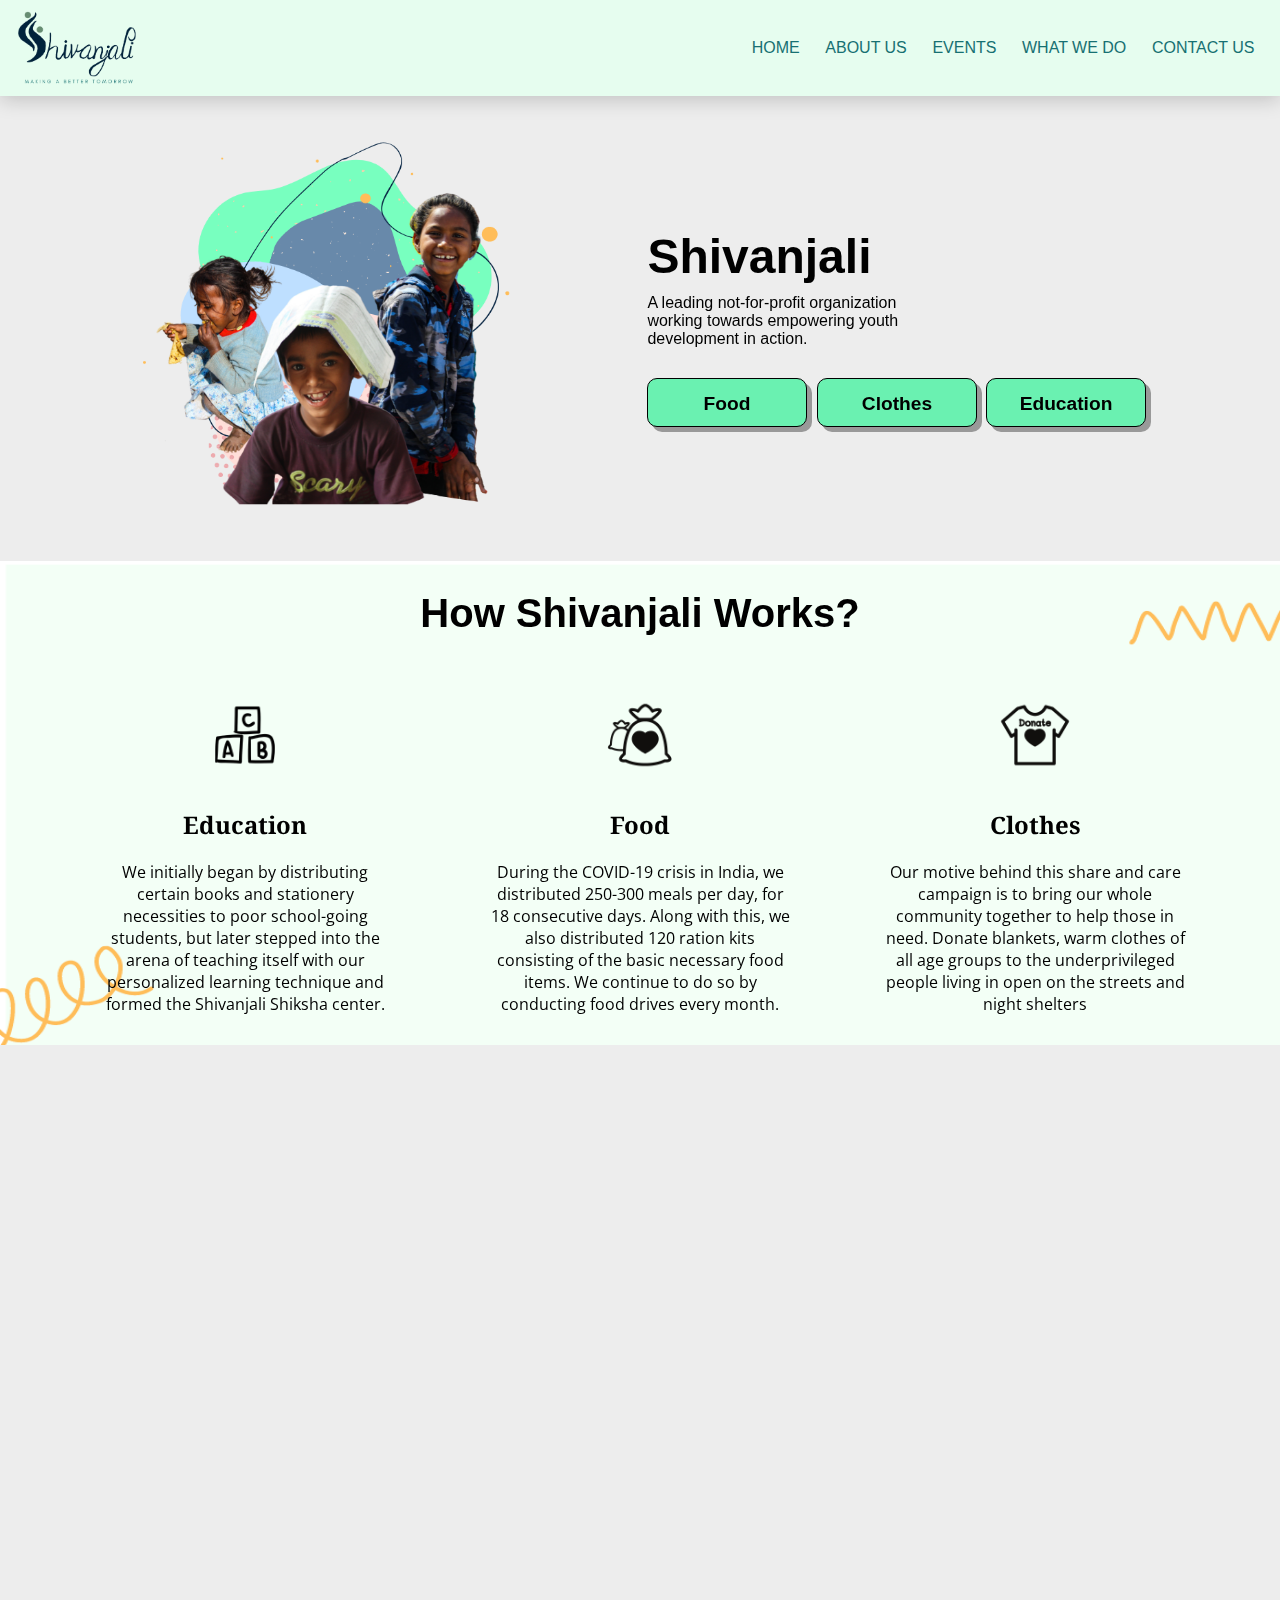
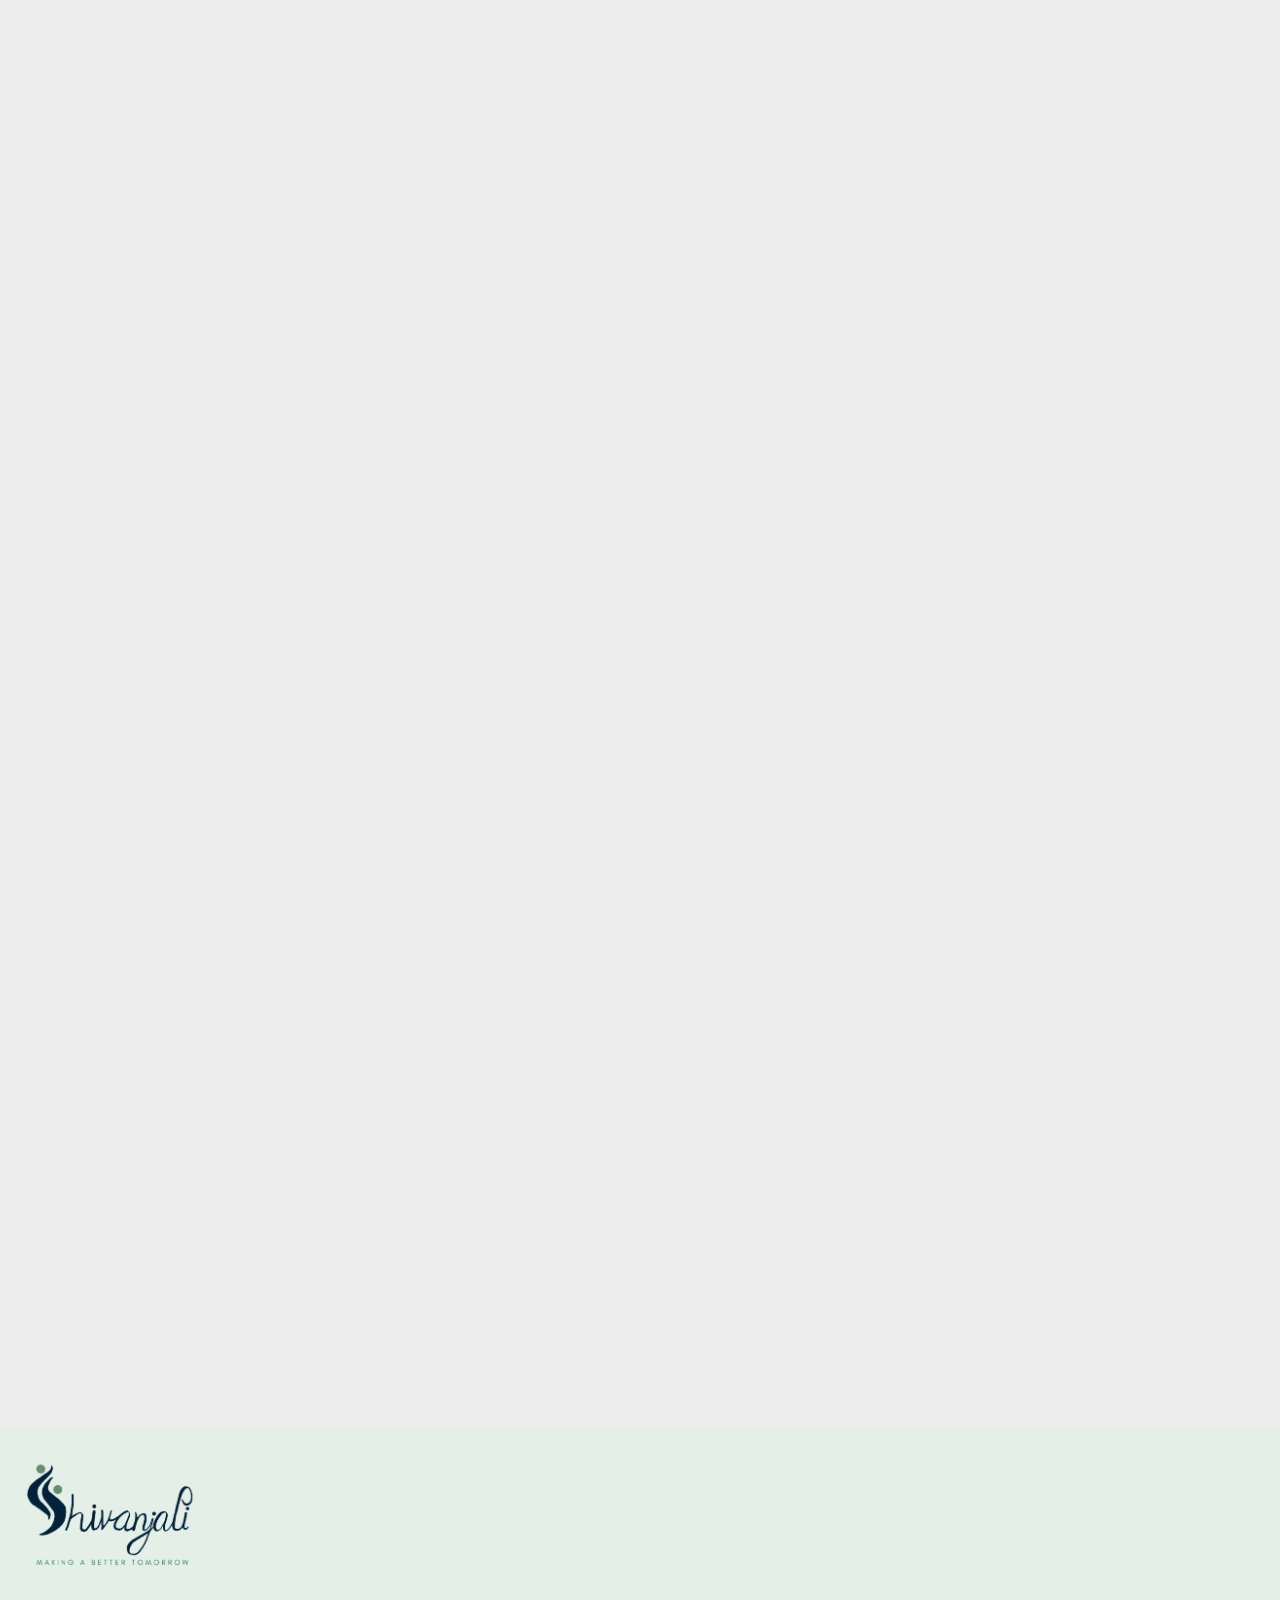
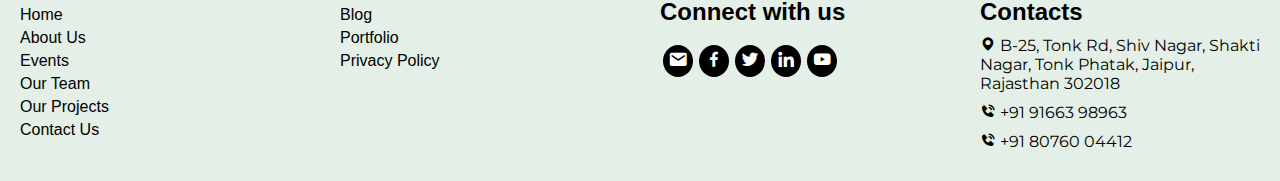
==== commit 102ba614: "aos-changes + section separators" ====
--- a/about.html
+++ b/about.html
@@ -20,7 +20,7 @@
       rel="stylesheet"
     />
 
-    <!-- ???? new font links for about page ??????-->
+    <!-- ????  font links ??????-->
     <link
       href="https://fonts.googleapis.com/css2?family=Open+Sans:wght@300&display=swap"
       rel="stylesheet"
@@ -33,7 +33,11 @@
       href="https://fonts.googleapis.com/css2?family=Open+Sans:wght@700&display=swap"
       rel="stylesheet"
     />
-    <!-- ?????? new font links for about page ??????-->
+    <!-- ??????  font links ??????-->
+
+    <!-- aos -->
+    <link href="https://unpkg.com/aos@2.3.1/dist/aos.css" rel="stylesheet" />
+    <!-- aos -->
 
     <!-- favicon -->
     <link
@@ -69,24 +73,23 @@
     <!--???---------------------------------???-->
     <!--???---------------------------------???-->
 
-    <header id="header" class="main_header">
+    <nav class="main_header">
       <div class="logo">
-        <a href="./">
-          <img src="./images/Shivanjali_Logo.png" alt="Shivanjali NGO Logo" />
-        </a>
-      </div>
-      <div id="toggle"></div>
-      <div id="navbar">
-        <ul>
-          <li><a href="./">Home</a></li>
-          <li><a href="./about.html">About Us</a></li>
-          <li><a href="./events.html">Events</a></li>
-          <li><a href="#">Our Team</a></li>
-          <li><a href="./work.html">What We Do</a></li>
-          <li><a href="./contact.html">Contact Us</a></li>
-        </ul>
-      </div>
-    </header>
+        <img src="./images/Shivanjali_Logo.png" alt="Shivanjali NGO Logo" />
+      </div>
+      <div class="hamburger">
+        <div class="line1"></div>
+        <div class="line2"></div>
+        <div class="line3"></div>
+      </div>
+      <ul class="nav-links">
+        <li><a href="./">Home</a></li>
+        <li><a href="./about.html">About Us</a></li>
+        <li><a href="./events.html">Events</a></li>
+        <li><a href="./work.html">What we do</a></li>
+        <li><a href="./contact.html">Contact Us</a></li>
+      </ul>
+    </nav>
 
     <!--???---------------------------------???-->
     <!--???---------------------------------???-->
@@ -105,25 +108,25 @@
 
     <!-- section leading not for profit starts-->
 
-    <section class="section-leading-not-for-profit">
+    <section class="section-leading-not-for-profit" data-aos="fade-down" data-aos-duration="2000">
       <div class="not-for-profit-container">
         <div class="not-for-profit-child">
           <img src="./images/Graphic-pg1.png" alt="image" />
         </div>
-        <div class="not-for-profit-child">
+        <div class="not-for-profit-child-1">
           <h1>Shivanjali</h1>
           <p>
-            A leading not-for-profit <br />organization working towards<br />
-            empowering youth development <br />in action.
-          </p>
-          <!-- <a href="#" target="_blank"> -->
-          <button class="pressed-btn hoverBtn"><span>Food </span></button>
-          <!-- </a> -->
-          <!-- <a href="#" target="_blank"> -->
-          <button class="pressed-btn hoverBtn"><span>Clothes </span></button>
-          <!-- </a> -->
-          <!-- <a href="#" target="_blank"> -->
-          <button class="pressed-btn hoverBtn"><span>Education </span></button>
+            A leading not-for-profit organization <br />working towards
+            empowering youth <br />development in action.
+          </p>
+          <!-- <a href="#" target="_blank"> -->
+          <button class="pressed-btn hoverBtn" data-aos="flip-right" data-aos-duration="2000"><span>Food </span></button>
+          <!-- </a> -->
+          <!-- <a href="#" target="_blank"> -->
+          <button class="pressed-btn hoverBtn" data-aos="flip-right" data-aos-duration="2000"><span>Clothes </span></button>
+          <!-- </a> -->
+          <!-- <a href="#" target="_blank"> -->
+          <button class="pressed-btn hoverBtn" data-aos="flip-right" data-aos-duration="2000"><span>Education </span></button>
           <!-- </a> -->
         </div>
       </div>
@@ -132,7 +135,7 @@
 
     <!-- how shivanjali works starts-->
 
-    <section class="section-shivanjali-works">
+    <section class="section-shivanjali-works" data-aos="fade-up" data-aos-duration="2000">
       <h1>How Shivanjali Works?</h1>
       <div class="shivanjali-works-container">
         <div class="shivanjali-works-child">
@@ -171,7 +174,7 @@
 
     <!-- section after shivanjali works starts-->
 
-    <section class="section-after-shivanjali-works">
+    <section class="section-after-shivanjali-works" data-aos="fade-down" data-aos-duration="2000">
       <div class="after-shivanjali-works-container">
         <div class="after-shivanjali-works-child">
           <img src="./images/graphic-pg3.png" alt="image" />
@@ -197,7 +200,7 @@
 
     <!-- section teachers apply here starts-->
 
-    <section class="section-teachers-apply-here">
+    <section class="section-teachers-apply-here" data-aos="fade-up" data-aos-duration="2000">
       <div class="teachers-apply-here-container">
         <div class="teachers-apply-here-child">
           <h4>
@@ -227,7 +230,7 @@
 
     <!--section be a part of change starts-->
 
-    <section class="section-be-part-of-change">
+    <section class="section-be-part-of-change" data-aos="fade-down" data-aos-duration="2000">
       <div class="be-part-of-change-container">
         <div class="be-part-of-change-child">
           <img
@@ -259,7 +262,7 @@
 
     <!-- section join shivanjali starts-->
 
-    <section class="section-join-shivanjali">
+    <section class="section-join-shivanjali" data-aos="fade-up" data-aos-duration="2000">
       <div class="join-shivanjali-container">
         <div class="join-shivanjali-child">
           <img src="./images/lastSection.png" alt="" />
@@ -419,6 +422,8 @@
   <link rel="stylesheet" href="./css/commonStyle.css" />
 
   <script src="./js/commonJs.js"></script>
+  <script src="https://unpkg.com/aos@2.3.1/dist/aos.js"></script>
+  <script>AOS.init();</script>
 
   <!------------------------------->
   <!------------------------------->
--- a/css/about.css
+++ b/css/about.css
@@ -8,7 +8,7 @@
 
 .section-leading-not-for-profit {
   height: auto;
-  padding: 10px 0 10px 0;
+  padding: 30px 10px 30px 10px;
 }
 
 .not-for-profit-container {
@@ -19,6 +19,7 @@
 }
 
 .not-for-profit-child {
+  width:400px;
   padding: 10px;
 }
 
@@ -27,12 +28,12 @@
   height: auto;
 }
 
-.not-for-profit-child h1 {
+.not-for-profit-child-1 h1 {
   font-size: 3rem;
   margin: 0 0 10px 0;
 }
 
-.not-for-profit-child p {
+.not-for-profit-child-1 p {
   margin: 0 0 30px 0;
 }
 
@@ -42,7 +43,7 @@
   color: black;
   font-family: "Open Sans", sans-serif;
   font-weight: 700;
-  padding: 10px 25px;
+  padding:10px 25px 10px 25px;
   border-radius: 10px;
   border: 1px solid black;
   box-shadow: 5px 5px #999;
@@ -171,20 +172,18 @@
 }
 
 #bulb-img {
-  width: 12%;
+  width: 15%;
   height: auto;
   position: relative;
   top: -20px;
-  transition: all 0.5s ease-in-out;
+  transition: all 0.6s ease-in-out;
 }
 
 .pressed-btn:hover + #bulb-img {
   filter: invert(64%) sepia(51%) saturate(5336%) hue-rotate(349deg)
     brightness(95%) contrast(87%);
-}
-
-/*  filter: invert(82%) sepia(100%) saturate(8000%) hue-rotate(356deg)
-    brightness(108%) contrast(108%); */
+  transform: scale(1.2);
+}
 
 /* section teachers apply here */
 .section-teachers-apply-here {
@@ -226,11 +225,12 @@
   top: -20px;
   right: 5%;
   opacity: 0;
-  transition: all 0.5s ease-in-out;
+  transition: all 0.6s ease-in-out;
 }
 
 .pressed-btn:hover + #exclamatory-teachers {
   opacity: 1;
+  transform: scale(1.2);
 }
 
 /* section be a part of change */
@@ -282,11 +282,12 @@
   right: 80%;
   transform: rotate(270deg);
   opacity: 0;
-  transition: all 0.5s ease-in-out;
+  transition: all 0.6s ease-in-out;
 }
 
 .pressed-btn:hover + #exclamatory-partOfChange {
   opacity: 1;
+  transform: rotate(270deg) scale(1.2);
 }
 
 /* section join shivanjali */
@@ -319,13 +320,13 @@
 
 .online,
 .offline {
-  margin: 0 20px 0 20px;
+  margin: 0 20px;
   background: #6af1b1;
   font-size: 1.2rem;
   color: black;
   font-family: "Open Sans", sans-serif;
   font-weight: 700;
-  padding: 5px 20px 5px 20px;
+  padding: 10px 20px;
   border-radius: 10px;
   border: 1px solid black;
   box-shadow: 5px 5px #999;
@@ -345,7 +346,10 @@
 }
 
 /* mobile view */
-@media screen and (max-width: 500px) {
+@media screen and (max-width: 550px) {
+  .not-for-profit-container{
+    margin:70px 0 0 0;
+  }
   .not-for-profit-child {
     width: 300px;
     flex-direction: column;
@@ -354,15 +358,17 @@
   }
 
   .not-for-profit-child img {
-    width: 80%;
+    width: 100%;
     height: auto;
   }
-
-  .not-for-profit-child h1 {
+  .not-for-profit-child-1{
+    text-align: center;
+  }
+  .not-for-profit-child-1 h1 {
     font-size: 1.5rem;
   }
 
-  .not-for-profit-child p {
+  .not-for-profit-child-1 p {
     font-size: 0.9rem;
   }
 
@@ -401,7 +407,10 @@
     padding: 4px 10px 4px 10px;
     font-size: 14px;
   }
-
+  .hoverBtn{
+    width:100px;
+    margin:0 10px 10px 10px;
+  }
   #bulb-img {
     width: 10%;
     top: -10px;
@@ -466,11 +475,17 @@
 }
 
 /* tablets */
-@media screen and (min-width: 501px) and (max-width: 768px) {
+@media screen and (min-width: 551px) and 
+(max-width: 820px) {
+  .not-for-profit-container{
+    margin:70px 0 0 0;
+  }
   .not-for-profit-child {
     width: 380px;
   }
-
+  .not-for-profit-child-1{
+    text-align: center;
+  }
   .section-shivanjali-works {
     background: #f0fff3;
   }
--- a/css/commonStyle.css
+++ b/css/commonStyle.css
@@ -19,16 +19,18 @@
 }
 
 body {
-  background: #dbdbdbe5;
+  background: #ededed;
   user-select: none;
 }
 
-header {
+nav {
+  height: 6rem;
+  width: 100vw;
+  background: #e6fdef;
+  box-shadow: 0 3px 20px rgba(0, 0, 0, 0.2);
   display: flex;
   justify-content: space-between;
-  width: 100%;
-  z-index: 99999;
-  background: #e6fdef;
+  z-index: 10;
 }
 
 .activeHeader {
@@ -36,111 +38,168 @@
   background: #e6fdefdc;
 }
 
+/*Styling logo*/
 .logo {
-  display: flex;
-  flex-direction: column;
+  padding: 0vh 1vw;
+  text-align: center;
+}
+
+.logo img {
+  height: auto;
+  width: 8rem;
+}
+
+/*Styling Links*/
+.nav-links {
+  display: flex;
+  list-style: none;
+  padding: 0 1vw;
   align-items: center;
-  margin-left: 3vw;
-  cursor: pointer;
-}
-
-.logo img {
-  width: 120px;
-}
-
-#toggle {
-  position: absolute;
-  top: 0;
-  right: 0;
-  width: 60px;
-  height: 60px;
-  display: none;
-  justify-content: center;
-  align-items: center;
-}
-
-#toggle::before {
+  text-transform: uppercase;
+}
+
+.nav-links li a {
+  text-decoration: none;
+  margin: 0 1vw;
+  font-size: 1em;
+  color: #177072;
+}
+
+.nav-links li {
+  position: relative;
+}
+
+.nav-links li a:hover {
+  color: #61dafb;
+}
+
+.nav-links li a::after {
   content: "";
-  position: absolute;
-  width: 28px;
   height: 2px;
-  background: #000;
-  transform: translateY(-5px);
-  transition: 0.2s;
-}
-
-#toggle::after {
-  content: "";
-  position: absolute;
-  width: 28px;
-  height: 2px;
-  background: #000;
-  transform: translateY(5px);
-  transition: 0.2s;
-}
-
-#toggle.active::before {
-  transform: translateY(0) rotate(45deg);
-}
-
-#toggle.active::after {
-  transform: translateY(0) rotate(-45deg);
-}
-
-#navbar {
-  position: relative;
-  transition: 0.5s;
-  overflow: hidden;
-  display: flex;
-}
-
-#navbar ul {
-  position: relative;
-  display: flex;
-  flex-direction: row;
-  align-items: center;
-}
-
-#navbar ul li {
-  list-style: none;
-}
-
-#navbar ul li a {
-  color: #177072;
-  /* height: 60px; */
-  line-height: 60px;
-  display: inline-block;
-  text-decoration: none;
-  font-size: 1em;
-  padding: 0 15px;
-  position: relative;
-  transition: ease-in-out;
-}
-
-#navbar ul li a:after {
-  content: "";
-  position: absolute;
   width: 60%;
   margin: 0 0 0 20%;
   transform: scaleX(0);
   border-radius: 50px;
-  height: 2px;
+  background-color: #61dafb;
+  position: absolute;
   bottom: 0;
   left: 0;
-  background-color: #6af1b1;
   transform-origin: bottom right;
-  transition: transform 0.25s ease-out;
-}
-
-#navbar ul li a:hover {
-  color: #22577a;
-  font-weight: 800;
-}
-
-#navbar ul li a:hover:after {
+  transition: transform 0.5s ease-in-out;
+}
+
+.nav-links li a:hover::after {
   transform: scaleX(1);
   transform-origin: bottom left;
 }
+
+/*Styling Hamburger Icon*/
+.hamburger div {
+  width: 30px;
+  height: 3px;
+  background: #000000;
+  margin: 5px;
+  transition: all 0.3s ease;
+}
+
+.hamburger {
+  display: none;
+}
+
+/*Stying for small screens*/
+@media screen and (max-width: 800px) {
+  nav {
+    position: fixed;
+    z-index: 3;
+  }
+
+  .hamburger {
+    display: block;
+    position: absolute;
+    cursor: pointer;
+    right: 5%;
+    top: 50%;
+    transform: translate(-5%, -50%);
+    z-index: 2;
+    transition: all 0.7s ease;
+  }
+
+  .nav-links {
+    position: fixed;
+    background: #e6fdef;
+    height: 100vh;
+    width: 100%;
+    flex-direction: column;
+    clip-path: circle(50px at 90% -20%);
+    -webkit-clip-path: circle(50px at 90% -10%);
+    transition: all 1s ease-out;
+    pointer-events: none;
+    padding: 3rem 0;
+  }
+
+  .nav-links li {
+    padding: 2rem 0;
+  }
+
+  .nav-links.open {
+    clip-path: circle(1000px at 90% -10%);
+    -webkit-clip-path: circle(1000px at 90% -10%);
+    pointer-events: all;
+  }
+
+  .nav-links li {
+    opacity: 0;
+  }
+
+  .nav-links li:nth-child(1) {
+    transition: all 0.5s ease 0.2s;
+  }
+
+  .nav-links li:nth-child(2) {
+    transition: all 0.5s ease 0.4s;
+  }
+
+  .nav-links li:nth-child(3) {
+    transition: all 0.5s ease 0.6s;
+  }
+
+  .nav-links li:nth-child(4) {
+    transition: all 0.5s ease 0.7s;
+  }
+
+  .nav-links li:nth-child(5) {
+    transition: all 0.5s ease 0.8s;
+  }
+
+  .nav-links li:nth-child(6) {
+    transition: all 0.5s ease 0.9s;
+    margin: 0;
+  }
+
+  .nav-links li:nth-child(7) {
+    transition: all 0.5s ease 1s;
+    margin: 0;
+  }
+
+  li.fade {
+    opacity: 1;
+  }
+}
+
+/*Animating Hamburger Icon on Click*/
+.toggle .line1 {
+  transform: rotate(-45deg) translate(-5px, 6px);
+}
+
+.toggle .line2 {
+  transition: all 0.7s ease;
+  width: 0;
+}
+
+.toggle .line3 {
+  transform: rotate(45deg) translate(-5px, -6px);
+}
+
 /*-------------------------------*/
 /*------ Header Ends Here -------*/
 /*-------------------------------*/
@@ -300,50 +359,3 @@
 /*--------------------------------*/
 /*----- Scroll Bar Ends Here -----*/
 /*--------------------------------*/
-
-/*--------------------------------------*/
-/*------ Media Query Starts Here -------*/
-/*--------------------------------------*/
-@media (max-width: 1000px) {
-  #toggle {
-    display: flex;
-  }
-
-  .logo img {
-    width: 80px;
-  }
-
-  .logo h1 {
-    font-size: 10px;
-  }
-
-  #navbar {
-    position: fixed;
-    bottom: -100%;
-    right: 0;
-    width: 100%;
-    transition: 0.5s;
-    display: block;
-    justify-content: center;
-    align-items: center;
-    z-index: 9999;
-  }
-
-  #navbar.active {
-    height: calc(100vh - 60px);
-    bottom: 0;
-    width: 100%;
-  }
-
-  #navbar ul {
-    flex-direction: column;
-    justify-content: center;
-    align-items: center;
-    background: #fff;
-    height: 100vh;
-    margin: 18% 0 0 0;
-  }
-}
-/*------------------------------------*/
-/*------ Media Query Ends Here -------*/
-/*------------------------------------*/
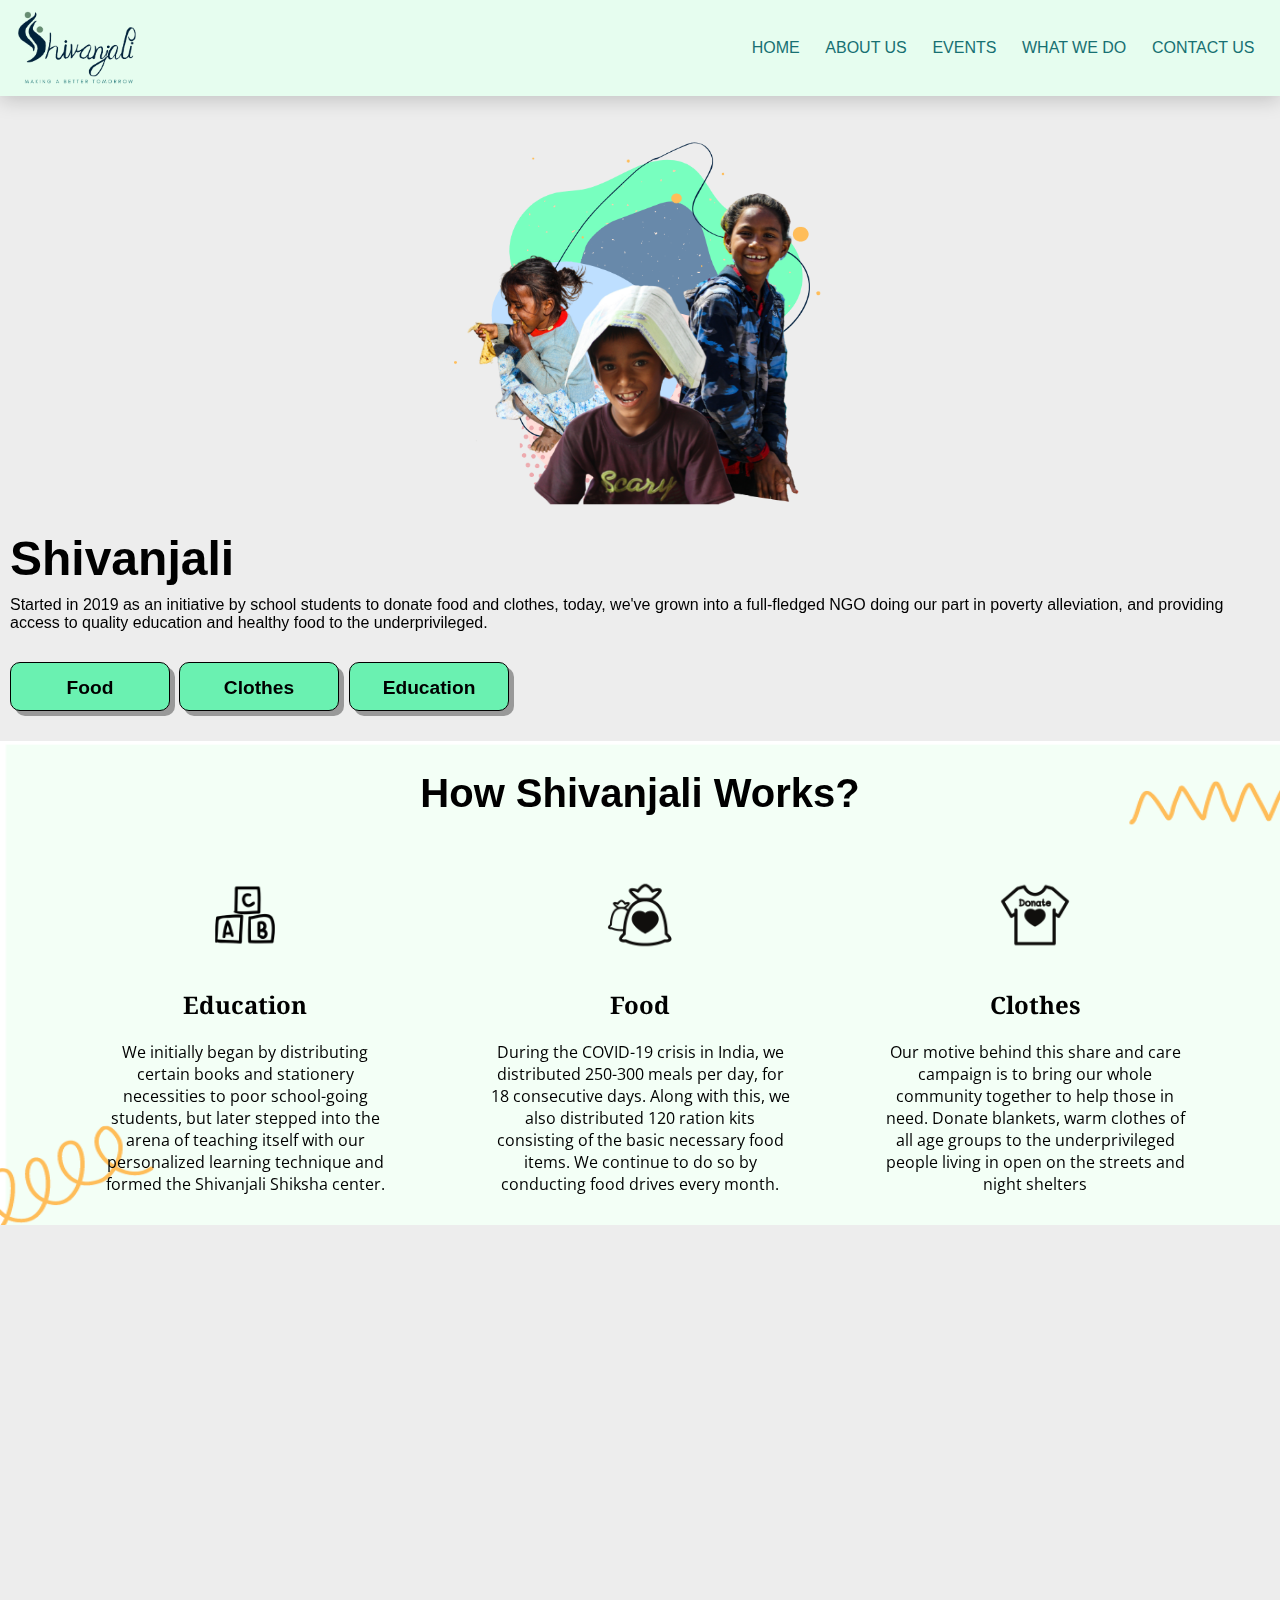
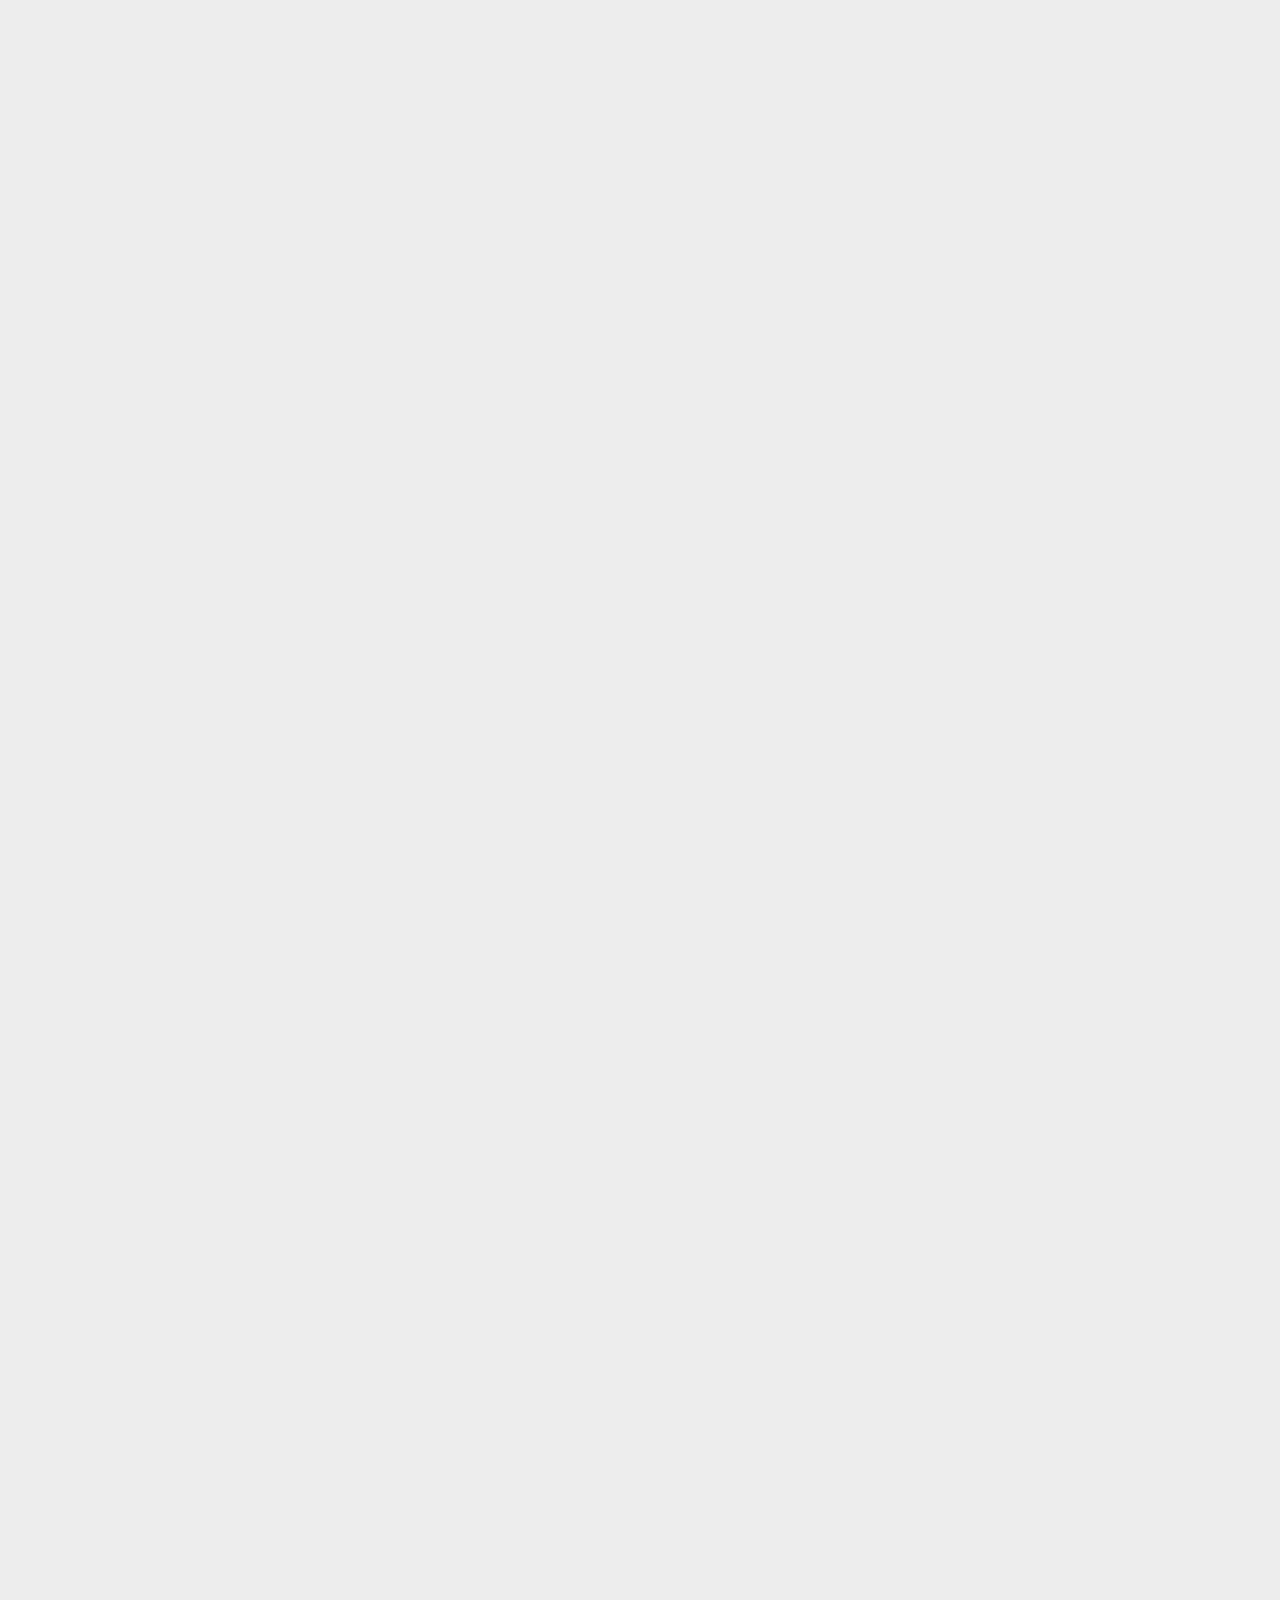
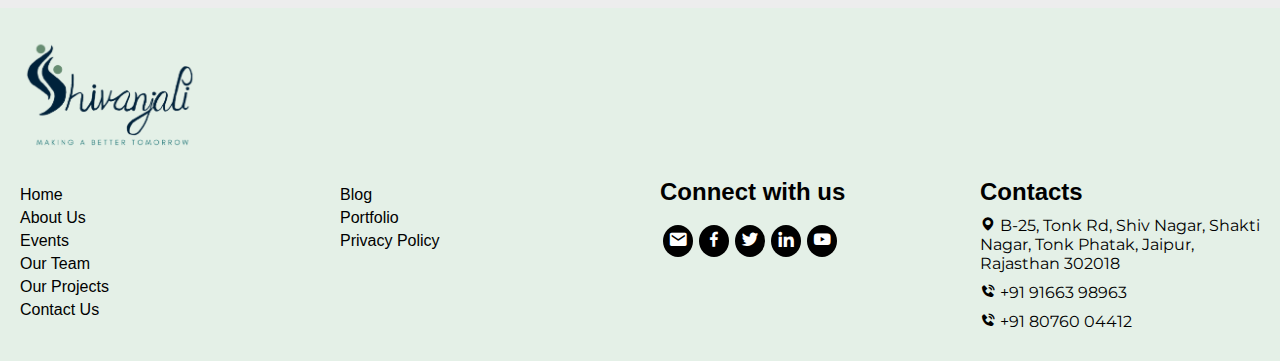
==== commit f058ad2c: "Merge branch 'techrider' of https://github.com/BHAVJOT14/Shivanjali-Society into techrider" ====
--- a/about.html
+++ b/about.html
@@ -1,433 +1,367 @@
 <!DOCTYPE html>
 <html lang="en">
-  <head>
-    <meta charset="UTF-8" />
-    <meta http-equiv="X-UA-Compatible" content="IE=edge" />
-    <meta name="viewport" content="width=device-width, initial-scale=1.0" />
-
-    <title>
-      About Us | SHIVANJALI SOCIETY ~ A Non - Governmental Organization
-    </title>
-
-    <!-- Font Awesome Link -->
-    <link
-      href="https://unpkg.com/boxicons@2.1.1/css/boxicons.min.css"
-      rel="stylesheet"
-    />
-
-    <link
-      href="https://fonts.googleapis.com/css2?family=Architects+Daughter&family=Montserrat:wght@300&family=Open+Sans:wght@700&family=Zen+Kurenaido&display=swap"
-      rel="stylesheet"
-    />
-
-    <!-- ????  font links ??????-->
-    <link
-      href="https://fonts.googleapis.com/css2?family=Open+Sans:wght@300&display=swap"
-      rel="stylesheet"
-    />
-    <link
-      href="https://fonts.googleapis.com/css2?family=Noto+Serif&display=swap"
-      rel="stylesheet"
-    />
-    <link
-      href="https://fonts.googleapis.com/css2?family=Open+Sans:wght@700&display=swap"
-      rel="stylesheet"
-    />
-    <!-- ??????  font links ??????-->
-
-    <!-- aos -->
-    <link href="https://unpkg.com/aos@2.3.1/dist/aos.css" rel="stylesheet" />
-    <!-- aos -->
-
-    <!-- favicon -->
-    <link
-      rel="apple-touch-icon"
-      sizes="180x180"
-      href="./assets/favicon/apple-touch-icon.png"
-    />
-
-    <link
-      rel="icon"
-      type="image/png"
-      sizes="32x32"
-      href="./assets/favicon/favicon-32x32.png"
-    />
-
-    <link
-      rel="icon"
-      type="image/png"
-      sizes="16x16"
-      href="./assets/favicon/favicon-16x16.png"
-    />
-
-    <link rel="manifest" href="./assets/favicon/site.webmanifest" />
-
-    <link rel="stylesheet" href="./css/about.css" />
-  </head>
-  <body>
-    <!--???---------------------------------???-->
-    <!--???---------------------------------???-->
-    <!--!!!!   DO NOT ADD ANYTHING BELOW   !!!!-->
-    <!--!!!!   THIS COMMENT.... THIS CAN   !!!!-->
-    <!--!!!!   BE DANGEROUS FOR THE CODE.  !!!!-->
-    <!--???---------------------------------???-->
-    <!--???---------------------------------???-->
-
-    <nav class="main_header">
-      <div class="logo">
-        <img src="./images/Shivanjali_Logo.png" alt="Shivanjali NGO Logo" />
-      </div>
-      <div class="hamburger">
-        <div class="line1"></div>
-        <div class="line2"></div>
-        <div class="line3"></div>
-      </div>
-      <ul class="nav-links">
-        <li><a href="./">Home</a></li>
-        <li><a href="./about.html">About Us</a></li>
-        <li><a href="./events.html">Events</a></li>
-        <li><a href="./work.html">What we do</a></li>
-        <li><a href="./contact.html">Contact Us</a></li>
-      </ul>
-    </nav>
-
-    <!--???---------------------------------???-->
-    <!--???---------------------------------???-->
-    <!--!!!!   DO NOT ADD ANYTHING ABOVE   !!!!-->
-    <!--!!!!   THIS COMMENT.... THIS CAN   !!!!-->
-    <!--!!!!   BE DANGEROUS FOR THE CODE.  !!!!-->
-    <!--???---------------------------------???-->
-    <!--???---------------------------------???-->
-
-    <!--???--------------------------------???-->
-    <!--???--------------------------------???-->
-    <!--!!!!   ADD YOUR CODE BELOW THIS   !!!!-->
-    <!--!!!!        COMMENT ONLY.         !!!!-->
-    <!--???--------------------------------???-->
-    <!--???--------------------------------???-->
-
-    <!-- section leading not for profit starts-->
-
-    <section class="section-leading-not-for-profit" data-aos="fade-down" data-aos-duration="2000">
-      <div class="not-for-profit-container">
-        <div class="not-for-profit-child">
-          <img src="./images/Graphic-pg1.png" alt="image" />
+
+<head>
+  <meta charset="UTF-8" />
+  <meta http-equiv="X-UA-Compatible" content="IE=edge" />
+  <meta name="viewport" content="width=device-width, initial-scale=1.0" />
+
+  <title>
+    About Us | SHIVANJALI SOCIETY ~ A Non - Governmental Organization
+  </title>
+
+  <!-- Font Awesome Link -->
+  <link href="https://unpkg.com/boxicons@2.1.1/css/boxicons.min.css" rel="stylesheet" />
+
+  <link
+    href="https://fonts.googleapis.com/css2?family=Architects+Daughter&family=Montserrat:wght@300&family=Open+Sans:wght@700&family=Zen+Kurenaido&display=swap"
+    rel="stylesheet" />
+
+  <!-- ????  font links ??????-->
+  <link href="https://fonts.googleapis.com/css2?family=Open+Sans:wght@300&display=swap" rel="stylesheet" />
+  <link href="https://fonts.googleapis.com/css2?family=Noto+Serif&display=swap" rel="stylesheet" />
+  <link href="https://fonts.googleapis.com/css2?family=Open+Sans:wght@700&display=swap" rel="stylesheet" />
+  <!-- ??????  font links ??????-->
+
+  <!-- aos -->
+  <link href="https://unpkg.com/aos@2.3.1/dist/aos.css" rel="stylesheet" />
+  <!-- aos -->
+
+  <!-- favicon -->
+  <link rel="apple-touch-icon" sizes="180x180" href="./assets/favicon/apple-touch-icon.png" />
+
+  <link rel="icon" type="image/png" sizes="32x32" href="./assets/favicon/favicon-32x32.png" />
+
+  <link rel="icon" type="image/png" sizes="16x16" href="./assets/favicon/favicon-16x16.png" />
+
+  <link rel="manifest" href="./assets/favicon/site.webmanifest" />
+
+  <link rel="stylesheet" href="./css/about.css" />
+</head>
+
+<body>
+  <!--???---------------------------------???-->
+  <!--???---------------------------------???-->
+  <!--!!!!   DO NOT ADD ANYTHING BELOW   !!!!-->
+  <!--!!!!   THIS COMMENT.... THIS CAN   !!!!-->
+  <!--!!!!   BE DANGEROUS FOR THE CODE.  !!!!-->
+  <!--???---------------------------------???-->
+  <!--???---------------------------------???-->
+
+  <nav class="main_header">
+    <div class="logo">
+      <img src="./images/Shivanjali_Logo.png" alt="Shivanjali NGO Logo" />
+    </div>
+    <div class="hamburger">
+      <div class="line1"></div>
+      <div class="line2"></div>
+      <div class="line3"></div>
+    </div>
+    <ul class="nav-links">
+      <li><a href="./">Home</a></li>
+      <li><a href="./about.html">About Us</a></li>
+      <li><a href="./events.html">Events</a></li>
+      <li><a href="./work.html">What we do</a></li>
+      <li><a href="./contact.html">Contact Us</a></li>
+    </ul>
+  </nav>
+
+  <!--???---------------------------------???-->
+  <!--???---------------------------------???-->
+  <!--!!!!   DO NOT ADD ANYTHING ABOVE   !!!!-->
+  <!--!!!!   THIS COMMENT.... THIS CAN   !!!!-->
+  <!--!!!!   BE DANGEROUS FOR THE CODE.  !!!!-->
+  <!--???---------------------------------???-->
+  <!--???---------------------------------???-->
+
+  <!--???--------------------------------???-->
+  <!--???--------------------------------???-->
+  <!--!!!!   ADD YOUR CODE BELOW THIS   !!!!-->
+  <!--!!!!        COMMENT ONLY.         !!!!-->
+  <!--???--------------------------------???-->
+  <!--???--------------------------------???-->
+
+  <!-- section leading not for profit starts-->
+
+  <section class="section-leading-not-for-profit" data-aos="fade-down" data-aos-duration="2000">
+    <div class="not-for-profit-container">
+      <div class="not-for-profit-child">
+        <img src="./images/Graphic-pg1.png" alt="image" />
+      </div>
+      <div class="not-for-profit-child-1">
+        <h1>Shivanjali</h1>
+        <p>
+          Started in 2019 as an initiative by school students to donate food and clothes, today, we've grown into a
+          full-fledged NGO doing our part in poverty alleviation, and providing access to quality education and healthy
+          food to the underprivileged.
+        </p>
+        <!-- <a href="#" target="_blank"> -->
+        <button class="pressed-btn hoverBtn" data-aos="flip-right" data-aos-duration="2000"><span>Food </span></button>
+        <!-- </a> -->
+        <!-- <a href="#" target="_blank"> -->
+        <button class="pressed-btn hoverBtn" data-aos="flip-right" data-aos-duration="2000"><span>Clothes
+          </span></button>
+        <!-- </a> -->
+        <!-- <a href="#" target="_blank"> -->
+        <button class="pressed-btn hoverBtn" data-aos="flip-right" data-aos-duration="2000"><span>Education
+          </span></button>
+        <!-- </a> -->
+      </div>
+    </div>
+  </section>
+  <!-- section leading not for profit ends-->
+
+  <!-- how shivanjali works starts-->
+
+  <section class="section-shivanjali-works" data-aos="fade-up" data-aos-duration="2000">
+    <h1>How Shivanjali Works?</h1>
+    <div class="shivanjali-works-container">
+      <div class="shivanjali-works-child">
+        <img src="./images/Education-png.png" alt="" />
+        <h2>Education</h2>
+        <p>
+          We initially began by distributing certain books and stationery
+          necessities to poor school-going students, but later stepped into
+          the arena of teaching itself with our personalized learning
+          technique and formed the Shivanjali Shiksha center.
+        </p>
+      </div>
+      <div class="shivanjali-works-child">
+        <img src="./images/Food-Png.png" alt="" />
+        <h2>Food</h2>
+        <p>
+          During the COVID-19 crisis in India, we distributed 250-300 meals
+          per day, for 18 consecutive days. Along with this, we also
+          distributed 120 ration kits consisting of the basic necessary food
+          items. We continue to do so by conducting food drives every month.
+        </p>
+      </div>
+      <div class="shivanjali-works-child">
+        <img src="./images/donation-Png.png" alt="" />
+        <h2>Clothes</h2>
+        <p>
+          Our motive behind this share and care campaign is to bring our whole
+          community together to help those in need. Donate blankets, warm
+          clothes of all age groups to the underprivileged people living in
+          open on the streets and night shelters
+        </p>
+      </div>
+    </div>
+  </section>
+  <!-- how shivanjali works starts ends-->
+
+  <!-- section after shivanjali works starts-->
+
+  <section class="section-after-shivanjali-works" data-aos="fade-down" data-aos-duration="2000">
+    <div class="after-shivanjali-works-container">
+      <div class="after-shivanjali-works-child">
+        <img src="./images/graphic-pg3.png" alt="image" />
+      </div>
+      <div class="after-shivanjali-works-child">
+        <h4>
+          "For the children who do not have the resources, here at Shivanjali, we will provide them access to formalized
+          training at our Shivanjali Shiksha Centers, helping them gain valuable skills and move towards a brighter
+          future."
+        </h4>
+        <br />
+        <p id="almost-para">
+          Almost 150+ students are currently studying at Shivanjali
+        </p>
+        <!-- <a href="#" target="_blank"> -->
+        <button class="pressed-btn">Students, Apply Here</button>
+        <!-- </a> -->
+        <img src="./images/bulb-pg3.svg" alt="" id="bulb-img" />
+      </div>
+    </div>
+  </section>
+  <!-- section after shivanjali works ends-->
+
+  <!-- section teachers apply here starts-->
+
+  <section class="section-teachers-apply-here" data-aos="fade-up" data-aos-duration="2000">
+    <div class="teachers-apply-here-container">
+      <div class="teachers-apply-here-child">
+        <h4>
+          "We invite educators from all across India, well versed in the fields of languages, IT, and mental &
+          psychological health, to work with Shivanjali and help teach the children at our Shiksha Centers."
+        </h4>
+        <br />
+        <p id="almost-para">
+          10+ teachers are currently teaching at Shivanjali
+        </p>
+        <!-- <a href="#" target="_blank"> -->
+        <button class="pressed-btn">Teachers, Apply Here</button>
+        <!-- </a> -->
+        <img src="./images/png-sticker-pg4.png" alt="" id="exclamatory-teachers" />
+      </div>
+      <div class="teachers-apply-here-child">
+        <img src="./images/graphic pg4.png" alt="" />
+      </div>
+    </div>
+  </section>
+  <!-- section teachers apply here ends -->
+
+  <!--section be a part of change starts-->
+
+  <section class="section-be-part-of-change" data-aos="fade-down" data-aos-duration="2000">
+    <div class="be-part-of-change-container">
+      <div class="be-part-of-change-child">
+        <img src="./images/graphic-collage.png" alt="A Graphic Collage image" />
+        <figcaption>255,666+ students in India need School.</figcaption>
+      </div>
+      <div class="be-part-of-change-child">
+        <h2>Make a difference</h2>
+        <h4>
+          "Hundreds of thousands of children in India need access to education and food. You can be a contributor to our
+          work. Join us, volunteer or donate, become a part of the Shivanjali family and help make a difference."
+        </h4>
+        <!-- <a href="#" target="_blank"> -->
+        <button class="pressed-btn">Be part of the change</button>
+        <img src="./images/png-sticker-pg4.png" alt="" id="exclamatory-partOfChange" />
+        <!-- </a> -->
+      </div>
+    </div>
+  </section>
+  <!--section be a part of change ends-->
+
+  <!-- section join shivanjali starts-->
+
+  <section class="section-join-shivanjali" data-aos="fade-up" data-aos-duration="2000">
+    <div class="join-shivanjali-container">
+      <div class="join-shivanjali-child">
+        <img src="./images/lastSection.png" alt="" />
+      </div>
+      <div class="join-shivanjali-child">
+        <h1>Join Shivanjali</h1>
+        <p>Become a part by volunteering!</p>
+        <!-- <a href="#" target="_blank"> -->
+        <button class="online">Online</button>
+        <!-- </a> -->
+        <!-- <a href="#" target="_blank"> -->
+        <button class="offline">Offline</button>
+        <!-- </a> -->
+      </div>
+      <div class="join-shivanjali-child">
+        <img src="./images/puzzle.png" alt="" />
+      </div>
+    </div>
+  </section>
+  <!-- section join shivanjali ends-->
+
+  <!--???--------------------------------???-->
+  <!--???--------------------------------???-->
+  <!--!!!!   ADD YOUR CODE ABOVE THIS   !!!!-->
+  <!--!!!!        COMMENT ONLY.         !!!!-->
+  <!--???--------------------------------???-->
+  <!--???--------------------------------???-->
+  <!-------- footer Starts -------->
+  <footer class="footer">
+    <div class="fcontainer-1">
+      <div class="fchild-1">
+        <a href="./">
+          <img src="./images/Shivanjali_Logo.png" alt="Shivanjali NGO Logo" />
+        </a>
+      </div>
+    </div>
+    <div class="fcontainer-2">
+      <div class="fchild-2">
+        <div id="services">
+          <ul>
+            <li><a href="./">Home</a></li>
+            <li><a href="./about.html">About Us</a></li>
+            <li><a href="./events.html">Events</a></li>
+            <li><a href="#">Our Team</a></li>
+            <li><a href="./work.html">Our Projects</a></li>
+            <li><a href="./contact.html">Contact Us</a></li>
+          </ul>
         </div>
-        <div class="not-for-profit-child-1">
-          <h1>Shivanjali</h1>
-          <p>
-            A leading not-for-profit organization <br />working towards
-            empowering youth <br />development in action.
-          </p>
-          <!-- <a href="#" target="_blank"> -->
-          <button class="pressed-btn hoverBtn" data-aos="flip-right" data-aos-duration="2000"><span>Food </span></button>
-          <!-- </a> -->
-          <!-- <a href="#" target="_blank"> -->
-          <button class="pressed-btn hoverBtn" data-aos="flip-right" data-aos-duration="2000"><span>Clothes </span></button>
-          <!-- </a> -->
-          <!-- <a href="#" target="_blank"> -->
-          <button class="pressed-btn hoverBtn" data-aos="flip-right" data-aos-duration="2000"><span>Education </span></button>
-          <!-- </a> -->
+      </div>
+      <div class="fchild-2">
+        <div id="services">
+          <ul>
+            <li><a href="#">Blog</a></li>
+            <li><a href="#">Portfolio</a></li>
+            <li><a href="#">Privacy Policy</a></li>
+          </ul>
         </div>
       </div>
-    </section>
-    <!-- section leading not for profit ends-->
-
-    <!-- how shivanjali works starts-->
-
-    <section class="section-shivanjali-works" data-aos="fade-up" data-aos-duration="2000">
-      <h1>How Shivanjali Works?</h1>
-      <div class="shivanjali-works-container">
-        <div class="shivanjali-works-child">
-          <img src="./images/Education-png.png" alt="" />
-          <h2>Education</h2>
-          <p>
-            We initially began by distributing certain books and stationery
-            necessities to poor school-going students, but later stepped into
-            the arena of teaching itself with our personalized learning
-            technique and formed the Shivanjali Shiksha center.
-          </p>
+      <div class="fchild-2">
+        <h2>Connect with us</h2>
+        <div id="social-media">
+          <ul>
+            <li>
+              <a href="mailto:info@shivanjalisociety.in" id="mail" target="_blank">
+                <i class="bx bxs-envelope"></i></a>
+            </li>
+            <li>
+              <a href="https://www.facebook.com/profile.php?id=100076632314287" id="fb" target="_blank">
+                <i class="bx bxl-facebook"></i></a>
+            </li>
+            <li>
+              <a href=" https://twitter.com/shivanjalingo" id="tweet" target="_blank">
+                <i class="bx bxl-twitter"></i></a>
+            </li>
+            <li>
+              <a href="https://www.linkedin.com/company/shivanjalisocietymakingabettertomorrow/" id="linkedin"
+                target="_blank">
+                <i class="bx bxl-linkedin"></i></a>
+            </li>
+            <li>
+              <a href="https://www.youtube.com/channel/UCi0OPVWRefDpL122is7qDkg" id="youtube" target="_blank">
+                <i class="bx bxl-youtube"></i></a>
+            </li>
+          </ul>
         </div>
-        <div class="shivanjali-works-child">
-          <img src="./images/Food-Png.png" alt="" />
-          <h2>Food</h2>
-          <p>
-            During the COVID-19 crisis in India, we distributed 250-300 meals
-            per day, for 18 consecutive days. Along with this, we also
-            distributed 120 ration kits consisting of the basic necessary food
-            items. We continue to do so by conducting food drives every month.
-          </p>
+      </div>
+      <div class="fchild-2">
+        <h2>Contacts</h2>
+        <div id="contacts">
+          <ul>
+            <li>
+              <a href="https://maps.app.goo.gl/93Y3wxc5a54knbYQ9" target="_blank"><i class="bx bxs-map"> </i> B-25, Tonk
+                Rd, Shiv Nagar, Shakti
+                Nagar, Tonk Phatak, Jaipur, Rajasthan 302018</a>
+            </li>
+            <li>
+              <a href="tel:+919166398963"><i class="bx bxs-phone-call"> </i> +91 91663 98963</a>
+            </li>
+            <li>
+              <a href="tel:+918076004412"><i class="bx bxs-phone-call"> </i> +91 80760 04412</a>
+            </li>
+          </ul>
         </div>
-        <div class="shivanjali-works-child">
-          <img src="./images/donation-Png.png" alt="" />
-          <h2>Clothes</h2>
-          <p>
-            Our motive behind this share and care campaign is to bring our whole
-            community together to help those in need. Donate blankets, warm
-            clothes of all age groups to the underprivileged people living in
-            open on the streets and night shelters
-          </p>
-        </div>
-      </div>
-    </section>
-    <!-- how shivanjali works starts ends-->
-
-    <!-- section after shivanjali works starts-->
-
-    <section class="section-after-shivanjali-works" data-aos="fade-down" data-aos-duration="2000">
-      <div class="after-shivanjali-works-container">
-        <div class="after-shivanjali-works-child">
-          <img src="./images/graphic-pg3.png" alt="image" />
-        </div>
-        <div class="after-shivanjali-works-child">
-          <h4>
-            "Lorem ipsum dolor sit amet, consectetur adipiscing elit, sed do
-            eiusmod tempor incididunt n ullamco laboris."
-          </h4>
-          <p>-Arjun Kumar, 8<sup>th</sup>, Maths</p>
-          <br />
-          <p id="almost-para">
-            Almost 150+ students are currently studying at Shivanjali
-          </p>
-          <!-- <a href="#" target="_blank"> -->
-          <button class="pressed-btn">Students, Apply Here</button>
-          <!-- </a> -->
-          <img src="./images/bulb-pg3.svg" alt="" id="bulb-img" />
-        </div>
-      </div>
-    </section>
-    <!-- section after shivanjali works ends-->
-
-    <!-- section teachers apply here starts-->
-
-    <section class="section-teachers-apply-here" data-aos="fade-up" data-aos-duration="2000">
-      <div class="teachers-apply-here-container">
-        <div class="teachers-apply-here-child">
-          <h4>
-            "Lorem ipsum dolor sit amet, consectetur adipiscing elit, sed do
-            eiusmod tempor incididunt n ullamco laboris."
-          </h4>
-          <p>-Arjun Kumar, 8<sup>th</sup>, Maths</p>
-          <br />
-          <p id="almost-para">
-            10+ teachers are currently teaching at Shivanjali
-          </p>
-          <!-- <a href="#" target="_blank"> -->
-          <button class="pressed-btn">Teachers, Apply Here</button>
-          <!-- </a> -->
-          <img
-            src="./images/png-sticker-pg4.png"
-            alt=""
-            id="exclamatory-teachers"
-          />
-        </div>
-        <div class="teachers-apply-here-child">
-          <img src="./images/graphic pg4.png" alt="" />
-        </div>
-      </div>
-    </section>
-    <!-- section teachers apply here ends -->
-
-    <!--section be a part of change starts-->
-
-    <section class="section-be-part-of-change" data-aos="fade-down" data-aos-duration="2000">
-      <div class="be-part-of-change-container">
-        <div class="be-part-of-change-child">
-          <img
-            src="./images/graphic-collage.png"
-            alt="A Graphic Collage image"
-          />
-          <figcaption>255,666+ students in India need School.</figcaption>
-        </div>
-        <div class="be-part-of-change-child">
-          <h2>Title Here</h2>
-          <h4>
-            "Lorem ipsum dolor sit amet, consectetur adipiscing elit, sed do
-            eiusmod tempor incididunt n ullamco laboris ipsum dolor sit amet,
-            consectetur adipiscing elit, sed do eiusmod tempor incididunt n
-            ullamco laboris."
-          </h4>
-          <!-- <a href="#" target="_blank"> -->
-          <button class="pressed-btn">Be part of the change</button>
-          <img
-            src="./images/png-sticker-pg4.png"
-            alt=""
-            id="exclamatory-partOfChange"
-          />
-          <!-- </a> -->
-        </div>
-      </div>
-    </section>
-    <!--section be a part of change ends-->
-
-    <!-- section join shivanjali starts-->
-
-    <section class="section-join-shivanjali" data-aos="fade-up" data-aos-duration="2000">
-      <div class="join-shivanjali-container">
-        <div class="join-shivanjali-child">
-          <img src="./images/lastSection.png" alt="" />
-        </div>
-        <div class="join-shivanjali-child">
-          <h1>Join Shivanjali</h1>
-          <p>Become a part by volunteering!</p>
-          <!-- <a href="#" target="_blank"> -->
-          <button class="online">Online</button>
-          <!-- </a> -->
-          <!-- <a href="#" target="_blank"> -->
-          <button class="offline">Offline</button>
-          <!-- </a> -->
-        </div>
-        <div class="join-shivanjali-child">
-          <img src="./images/puzzle.png" alt="" />
-        </div>
-      </div>
-    </section>
-    <!-- section join shivanjali ends-->
-
-    <!--???--------------------------------???-->
-    <!--???--------------------------------???-->
-    <!--!!!!   ADD YOUR CODE ABOVE THIS   !!!!-->
-    <!--!!!!        COMMENT ONLY.         !!!!-->
-    <!--???--------------------------------???-->
-    <!--???--------------------------------???-->
-    <!-------- footer Starts -------->
-    <footer class="footer">
-      <div class="fcontainer-1">
-        <div class="fchild-1">
-          <a href="./">
-            <img src="./images/Shivanjali_Logo.png" alt="Shivanjali NGO Logo" />
-          </a>
-        </div>
-      </div>
-      <div class="fcontainer-2">
-        <div class="fchild-2">
-          <div id="services">
-            <ul>
-              <li><a href="./">Home</a></li>
-              <li><a href="./about.html">About Us</a></li>
-              <li><a href="./events.html">Events</a></li>
-              <li><a href="#">Our Team</a></li>
-              <li><a href="./work.html">Our Projects</a></li>
-              <li><a href="./contact.html">Contact Us</a></li>
-            </ul>
-          </div>
-        </div>
-        <div class="fchild-2">
-          <div id="services">
-            <ul>
-              <li><a href="#">Blog</a></li>
-              <li><a href="#">Portfolio</a></li>
-              <li><a href="#">Privacy Policy</a></li>
-            </ul>
-          </div>
-        </div>
-        <div class="fchild-2">
-          <h2>Connect with us</h2>
-          <div id="social-media">
-            <ul>
-              <li>
-                <a
-                  href="mailto:info@shivanjalisociety.in"
-                  id="mail"
-                  target="_blank"
-                >
-                  <i class="bx bxs-envelope"></i
-                ></a>
-              </li>
-              <li>
-                <a
-                  href="https://www.facebook.com/profile.php?id=100076632314287"
-                  id="fb"
-                  target="_blank"
-                >
-                  <i class="bx bxl-facebook"></i
-                ></a>
-              </li>
-              <li>
-                <a
-                  href=" https://twitter.com/shivanjalingo"
-                  id="tweet"
-                  target="_blank"
-                >
-                  <i class="bx bxl-twitter"></i
-                ></a>
-              </li>
-              <li>
-                <a
-                  href="https://www.linkedin.com/company/shivanjalisocietymakingabettertomorrow/"
-                  id="linkedin"
-                  target="_blank"
-                >
-                  <i class="bx bxl-linkedin"></i
-                ></a>
-              </li>
-              <li>
-                <a
-                  href="https://www.youtube.com/channel/UCi0OPVWRefDpL122is7qDkg"
-                  id="youtube"
-                  target="_blank"
-                >
-                  <i class="bx bxl-youtube"></i
-                ></a>
-              </li>
-            </ul>
-          </div>
-        </div>
-        <div class="fchild-2">
-          <h2>Contacts</h2>
-          <div id="contacts">
-            <ul>
-              <li>
-                <a
-                  href="https://maps.app.goo.gl/93Y3wxc5a54knbYQ9"
-                  target="_blank"
-                  ><i class="bx bxs-map"> </i> B-25, Tonk Rd, Shiv Nagar, Shakti
-                  Nagar, Tonk Phatak, Jaipur, Rajasthan 302018</a
-                >
-              </li>
-              <li>
-                <a href="tel:+919166398963"
-                  ><i class="bx bxs-phone-call"> </i> +91 91663 98963</a
-                >
-              </li>
-              <li>
-                <a href="tel:+918076004412"
-                  ><i class="bx bxs-phone-call"> </i> +91 80760 04412</a
-                >
-              </li>
-            </ul>
-          </div>
-        </div>
-      </div>
-    </footer>
-    <!-------- footer Ends -------->
-
-    <!-- Important Links Starts -->
-    <script src="https://cdnjs.cloudflare.com/ajax/libs/jquery/3.1.0/jquery.min.js"></script>
-    <!-- Important Links Ends -->
-  </body>
-  <!------------------------------->
-  <!------------------------------->
-  <!-- Important Files that will -->
-  <!-- common in all the pages.  -->
-  <!------------------------------->
-  <!------------------------------->
-
-  <!------------------------------->
-  <!------------------------------->
-  <!--       Starts Here         -->
-  <!------------------------------->
-  <!------------------------------->
-
-  <link rel="stylesheet" href="./css/commonStyle.css" />
-
-  <script src="./js/commonJs.js"></script>
-  <script src="https://unpkg.com/aos@2.3.1/dist/aos.js"></script>
-  <script>AOS.init();</script>
-
-  <!------------------------------->
-  <!------------------------------->
-  <!--        Ends Here          -->
-  <!------------------------------->
-  <!------------------------------->
-</html>
+      </div>
+    </div>
+  </footer>
+  <!-------- footer Ends -------->
+
+  <!-- Important Links Starts -->
+  <script src="https://cdnjs.cloudflare.com/ajax/libs/jquery/3.1.0/jquery.min.js"></script>
+  <!-- Important Links Ends -->
+</body>
+<!------------------------------->
+<!------------------------------->
+<!-- Important Files that will -->
+<!-- common in all the pages.  -->
+<!------------------------------->
+<!------------------------------->
+
+<!------------------------------->
+<!------------------------------->
+<!--       Starts Here         -->
+<!------------------------------->
+<!------------------------------->
+
+<link rel="stylesheet" href="./css/commonStyle.css" />
+
+<script src="./js/commonJs.js"></script>
+<script src="https://unpkg.com/aos@2.3.1/dist/aos.js"></script>
+<script>AOS.init();</script>
+
+<!------------------------------->
+<!------------------------------->
+<!--        Ends Here          -->
+<!------------------------------->
+<!------------------------------->
+
+</html>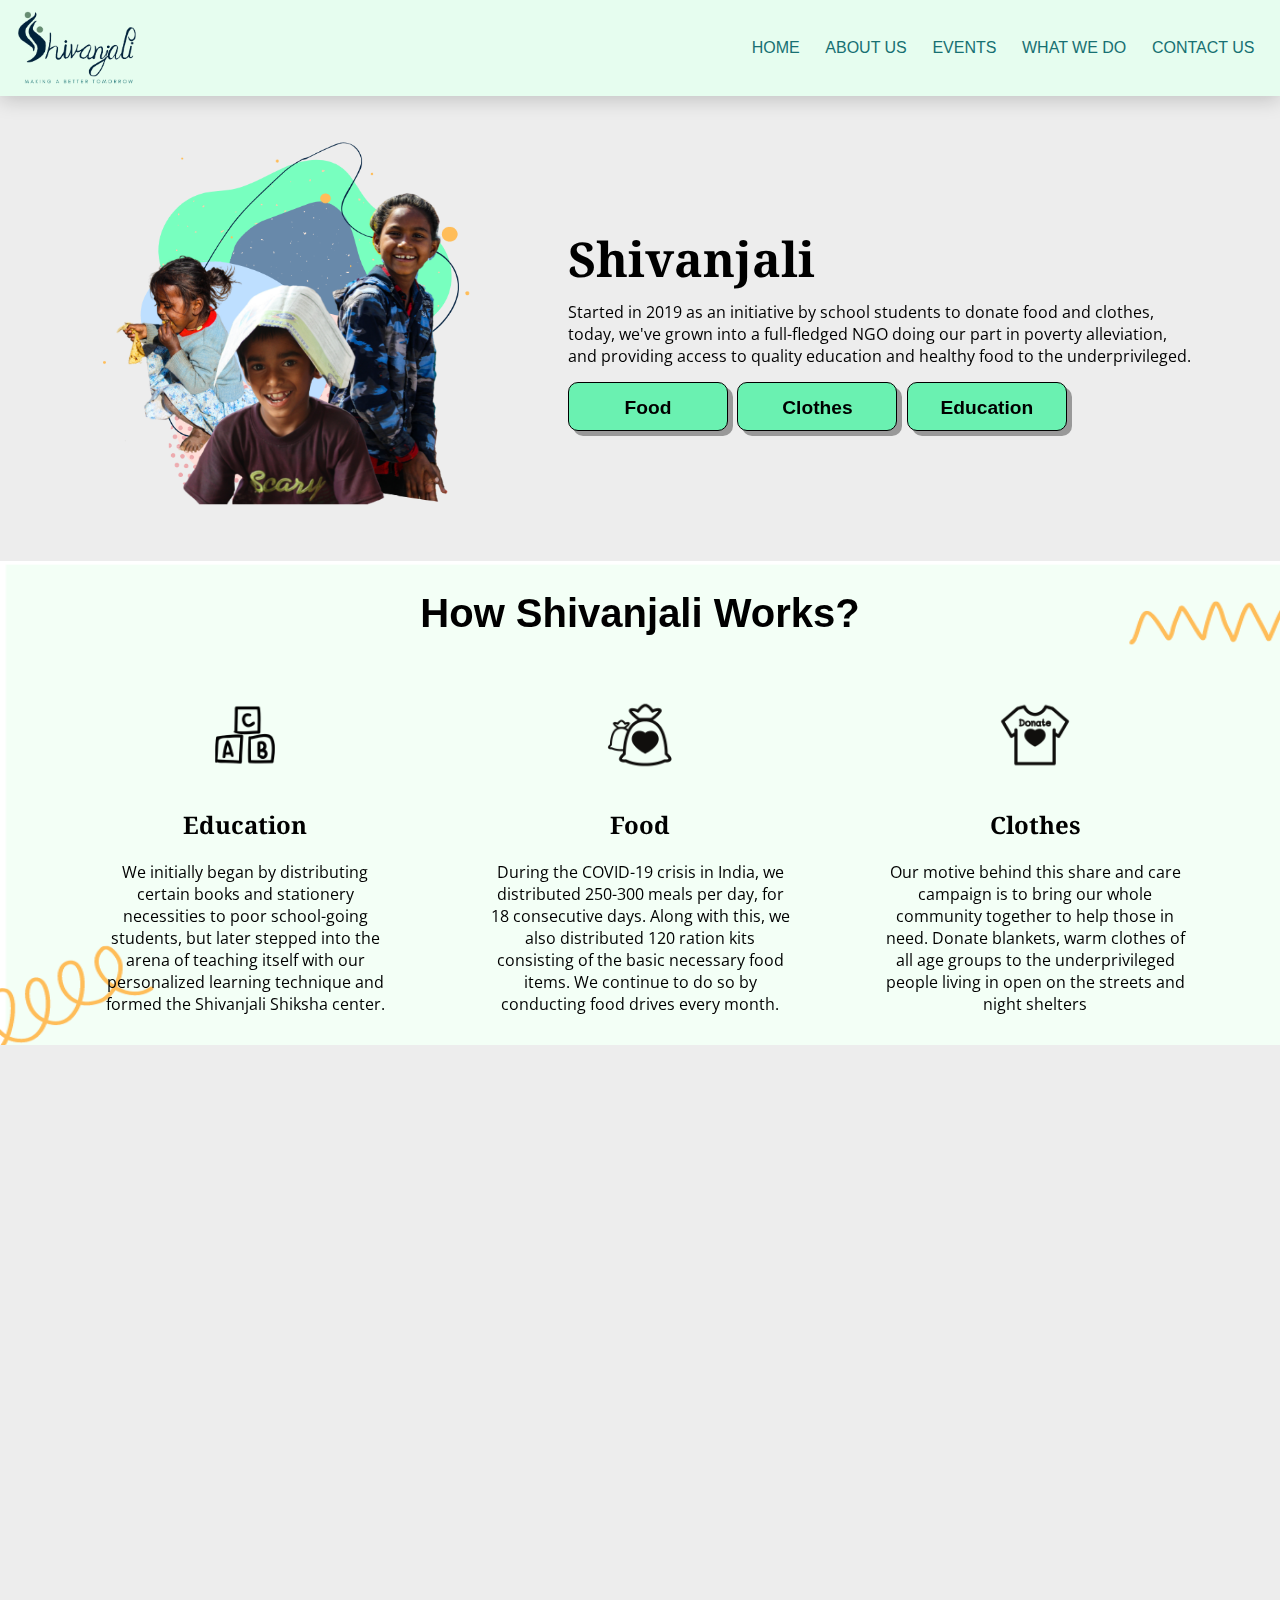
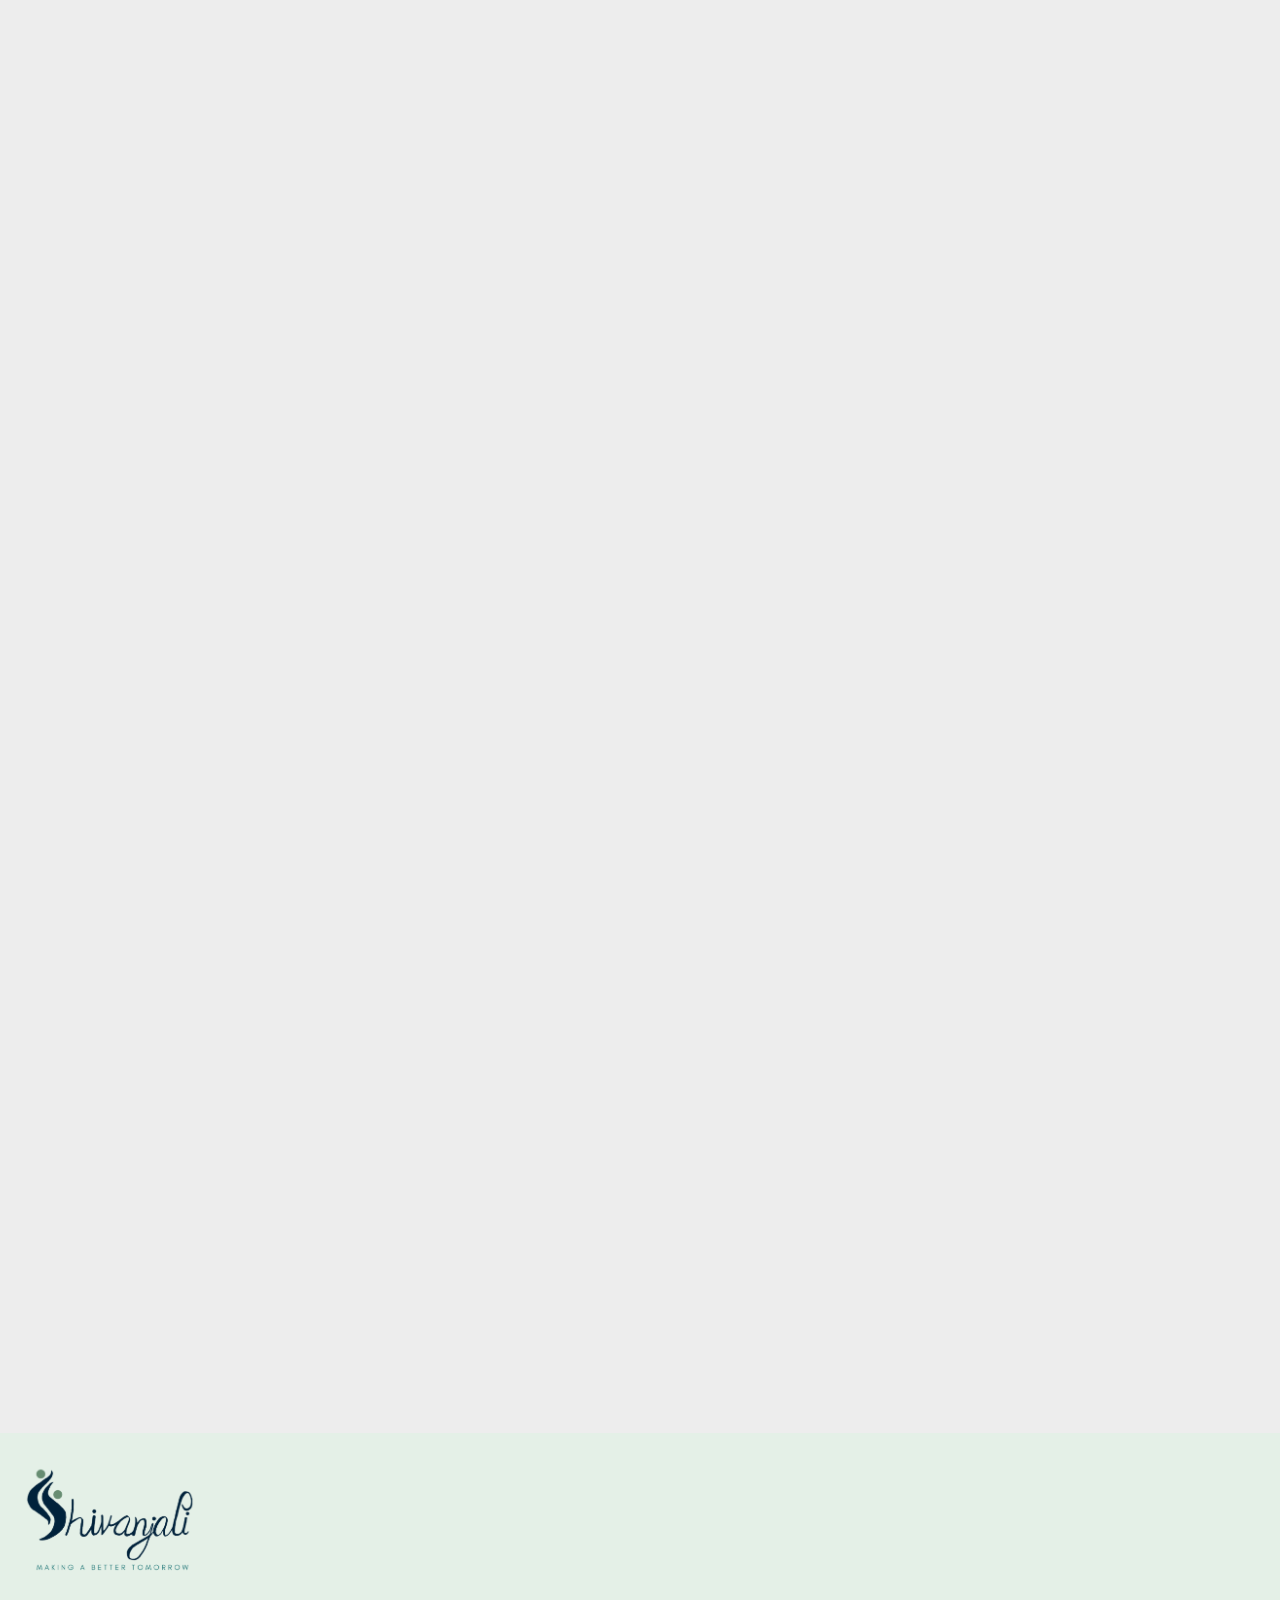
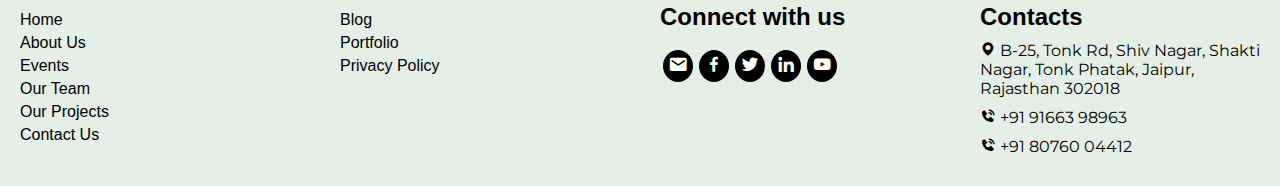
==== commit 8e20e063: "events-pg-modal-updates+ testing img new structure" ====
--- a/about.html
+++ b/about.html
@@ -86,24 +86,24 @@
   <section class="section-leading-not-for-profit" data-aos="fade-down" data-aos-duration="2000">
     <div class="not-for-profit-container">
       <div class="not-for-profit-child">
-        <img src="./images/Graphic-pg1.png" alt="image" />
+        <img src="./images/about-intro-img.png" alt="About Shivanjali Society NGO" />
       </div>
       <div class="not-for-profit-child-1">
         <h1>Shivanjali</h1>
         <p>
-          Started in 2019 as an initiative by school students to donate food and clothes, today, we've grown into a
-          full-fledged NGO doing our part in poverty alleviation, and providing access to quality education and healthy
+          Started in 2019 as an initiative by school students to donate food and clothes,<br> today, we've grown into a
+          full-fledged NGO doing our part in poverty alleviation,<br> and providing access to quality education and healthy
           food to the underprivileged.
         </p>
         <!-- <a href="#" target="_blank"> -->
-        <button class="pressed-btn hoverBtn" data-aos="flip-right" data-aos-duration="2000"><span>Food </span></button>
-        <!-- </a> -->
-        <!-- <a href="#" target="_blank"> -->
-        <button class="pressed-btn hoverBtn" data-aos="flip-right" data-aos-duration="2000"><span>Clothes
+          <button class="pressed-btn hoverBtn"><span>Food </span></button>
+          <!-- </a> -->
+        <!-- <a href="#" target="_blank"> -->
+        <button class="pressed-btn hoverBtn"><span>Clothes
           </span></button>
         <!-- </a> -->
         <!-- <a href="#" target="_blank"> -->
-        <button class="pressed-btn hoverBtn" data-aos="flip-right" data-aos-duration="2000"><span>Education
+        <button class="pressed-btn hoverBtn"><span>Education
           </span></button>
         <!-- </a> -->
       </div>
--- a/css/about.css
+++ b/css/about.css
@@ -19,7 +19,7 @@
 }
 
 .not-for-profit-child {
-  width:400px;
+  width: 400px; 
   padding: 10px;
 }
 
@@ -31,21 +31,23 @@
 .not-for-profit-child-1 h1 {
   font-size: 3rem;
   margin: 0 0 10px 0;
+  font-family: "Noto Serif", serif;
 }
 
 .not-for-profit-child-1 p {
-  margin: 0 0 30px 0;
+  margin: 0 0 15px 0;
+  font-family: "Open Sans", sans-serif;
 }
 
 .pressed-btn {
   background: #6af1b1;
   font-size: 1.2rem;
-  color: black;
+  color: #000000;
   font-family: "Open Sans", sans-serif;
   font-weight: 700;
-  padding:10px 25px 10px 25px;
+  padding: 10px 25px 10px 25px;
   border-radius: 10px;
-  border: 1px solid black;
+  border: 1px solid #000000;
   box-shadow: 5px 5px #999;
   transition: 0.2s ease-in-out;
 }
@@ -220,7 +222,7 @@
 
 #exclamatory-teachers {
   width: 20%;
-  height: auto;
+  height: auto; 
   position: relative;
   top: -20px;
   right: 5%;
@@ -258,7 +260,7 @@
 .be-part-of-change-child figcaption {
   font-family: "Open Sans", sans-serif;
   font-weight: 600;
-  margin: 0 0 10px 0;
+  margin: 5px 0 10px 40px;
 }
 
 .be-part-of-change-child h2 {
@@ -294,6 +296,24 @@
 .section-join-shivanjali {
   background: #f0fff3;
   height: auto;
+  position: relative;
+}
+
+.section-join-shivanjali::after{
+  content: "";
+  position: absolute;
+  right: 0;
+  left: -50%;
+  top: 100%;
+  z-index: 10;
+  display: block;
+  height: 40px;
+  background-size: 40px 100%;
+  background-image: linear-gradient(135deg,
+      #f0fff3 25%,
+      transparent 25%),
+    linear-gradient(225deg, #f0fff3 25%, transparent 25%);
+  background-position: 0 0;
 }
 
 .join-shivanjali-container {
@@ -304,10 +324,8 @@
 }
 
 .join-shivanjali-child {
-  width: 300px;
   text-align: center;
 }
-
 .join-shivanjali-child h1 {
   font-family: "Open Sans", sans-serif;
   font-size: 2.5rem;
@@ -323,12 +341,12 @@
   margin: 0 20px;
   background: #6af1b1;
   font-size: 1.2rem;
-  color: black;
+  color: #000000;
   font-family: "Open Sans", sans-serif;
   font-weight: 700;
   padding: 10px 20px;
   border-radius: 10px;
-  border: 1px solid black;
+  border: 1px solid #000000;
   box-shadow: 5px 5px #999;
   transition: 0.2s ease-in-out;
 }
@@ -337,6 +355,7 @@
 .offline:hover {
   background: #a2f3cd;
   cursor: pointer;
+  border-radius:16px;
 }
 
 .online:active,
@@ -347,8 +366,8 @@
 
 /* mobile view */
 @media screen and (max-width: 550px) {
-  .not-for-profit-container{
-    margin:70px 0 0 0;
+  .not-for-profit-container {
+    margin: 70px 0 0 0;
   }
   .not-for-profit-child {
     width: 300px;
@@ -361,8 +380,11 @@
     width: 100%;
     height: auto;
   }
-  .not-for-profit-child-1{
+  .not-for-profit-child-1 {
     text-align: center;
+  }
+  .not-for-profit-child-1 br{
+    display: none;
   }
   .not-for-profit-child-1 h1 {
     font-size: 1.5rem;
@@ -407,12 +429,12 @@
     padding: 4px 10px 4px 10px;
     font-size: 14px;
   }
-  .hoverBtn{
-    width:100px;
-    margin:0 10px 10px 10px;
+  .hoverBtn {
+    width: 100px;
+    margin: 0 10px 10px 10px;
   }
   #bulb-img {
-    width: 10%;
+    width: 13%;
     top: -10px;
   }
 
@@ -427,7 +449,7 @@
   }
 
   #exclamatory-teachers {
-    width: 10%;
+    width: 13%;
     top: -10px;
     right: 2%;
   }
@@ -436,6 +458,10 @@
     width: 300px;
     padding: 0 10px 0 10px;
   }
+  .be-part-of-change-child figcaption{
+    font-size:12px;
+    margin:0 0 10px 20px;
+  }
 
   .be-part-of-change-child h2 {
     font-size: 16px;
@@ -443,10 +469,11 @@
 
   .be-part-of-change-child h4 {
     font-size: 13px;
+    margin:0 0 25px 0;
   }
 
   #exclamatory-partOfChange {
-    width: 10%;
+    width: 12%;
     right: 70%;
     top: -20px;
   }
@@ -475,16 +502,22 @@
 }
 
 /* tablets */
-@media screen and (min-width: 551px) and 
-(max-width: 820px) {
-  .not-for-profit-container{
-    margin:70px 0 0 0;
+@media screen and (min-width: 551px) and (max-width: 820px) {
+  .not-for-profit-container {
+    margin: 70px 0 0 0;
   }
   .not-for-profit-child {
     width: 380px;
   }
-  .not-for-profit-child-1{
+  .not-for-profit-child-1 {
     text-align: center;
+  }
+  .hoverBtn{
+    margin:0 10px 0 0;
+  }
+  #bulb-img{
+    width: 13%;
+    top: -10px;
   }
   .section-shivanjali-works {
     background: #f0fff3;
@@ -509,7 +542,9 @@
   .be-part-of-change-child {
     width: 300px;
   }
-
+  .be-part-of-change-child figcaption{
+    margin:0 auto;
+  }
   #exclamatory-partOfChange {
     width: 20%;
     height: auto;
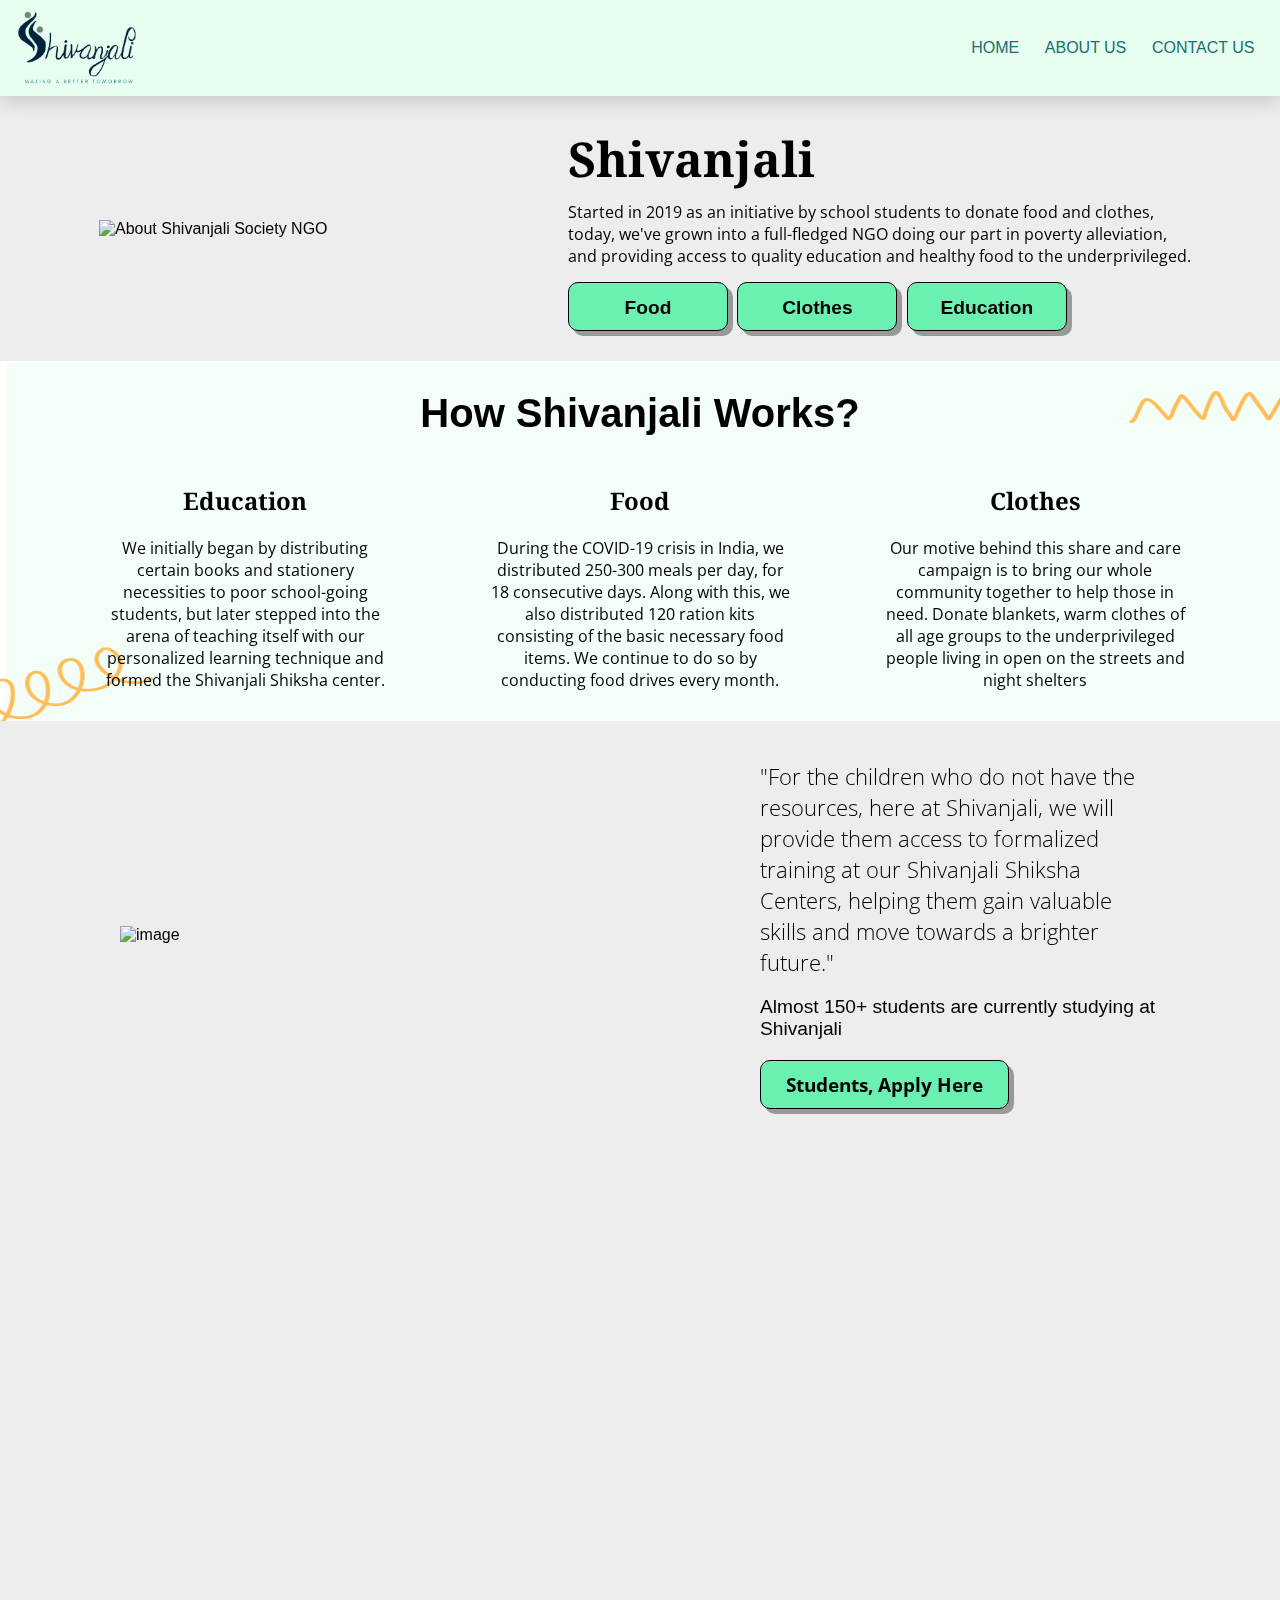
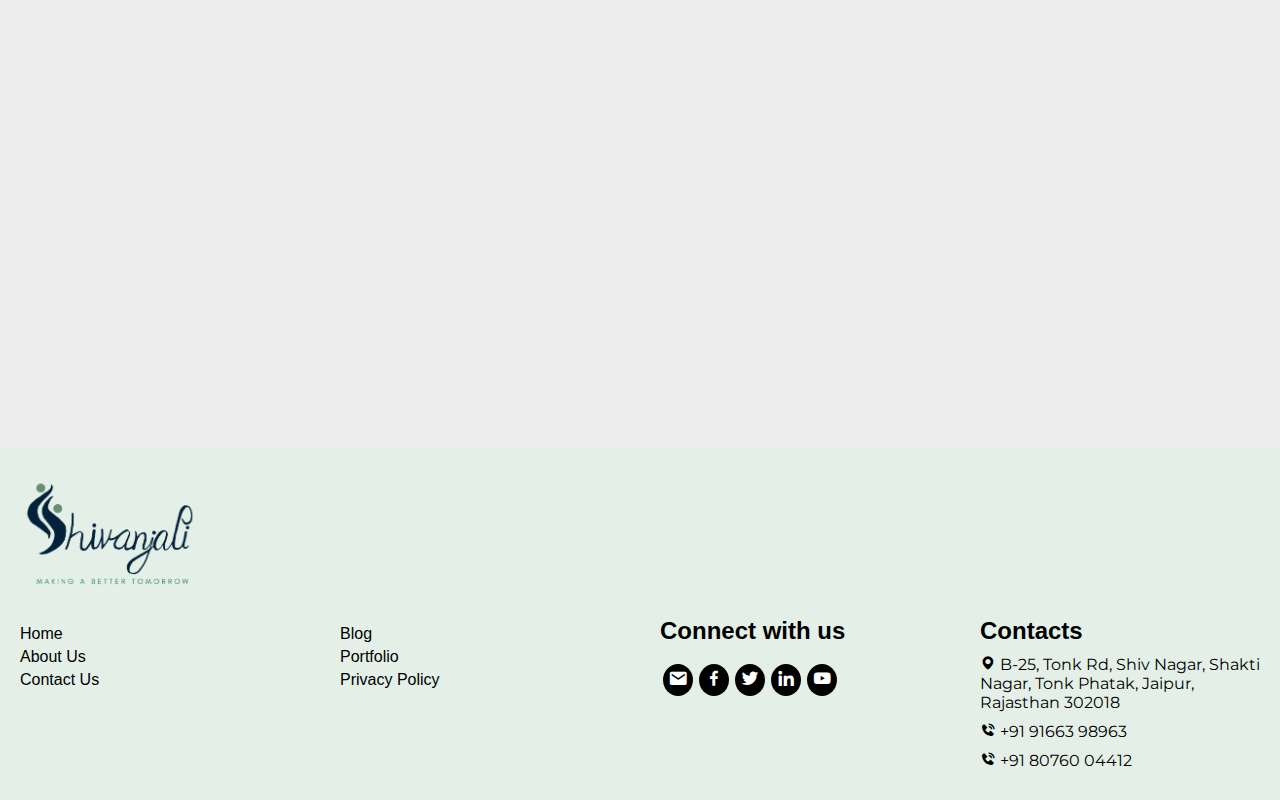
==== commit def69f81: "ready for going live" ====
--- a/about.html
+++ b/about.html
@@ -1,367 +1,364 @@
 <!DOCTYPE html>
 <html lang="en">
-
-<head>
-  <meta charset="UTF-8" />
-  <meta http-equiv="X-UA-Compatible" content="IE=edge" />
-  <meta name="viewport" content="width=device-width, initial-scale=1.0" />
-
-  <title>
-    About Us | SHIVANJALI SOCIETY ~ A Non - Governmental Organization
-  </title>
-
-  <!-- Font Awesome Link -->
-  <link href="https://unpkg.com/boxicons@2.1.1/css/boxicons.min.css" rel="stylesheet" />
-
-  <link
-    href="https://fonts.googleapis.com/css2?family=Architects+Daughter&family=Montserrat:wght@300&family=Open+Sans:wght@700&family=Zen+Kurenaido&display=swap"
-    rel="stylesheet" />
-
-  <!-- ????  font links ??????-->
-  <link href="https://fonts.googleapis.com/css2?family=Open+Sans:wght@300&display=swap" rel="stylesheet" />
-  <link href="https://fonts.googleapis.com/css2?family=Noto+Serif&display=swap" rel="stylesheet" />
-  <link href="https://fonts.googleapis.com/css2?family=Open+Sans:wght@700&display=swap" rel="stylesheet" />
-  <!-- ??????  font links ??????-->
-
-  <!-- aos -->
-  <link href="https://unpkg.com/aos@2.3.1/dist/aos.css" rel="stylesheet" />
-  <!-- aos -->
-
-  <!-- favicon -->
-  <link rel="apple-touch-icon" sizes="180x180" href="./assets/favicon/apple-touch-icon.png" />
-
-  <link rel="icon" type="image/png" sizes="32x32" href="./assets/favicon/favicon-32x32.png" />
-
-  <link rel="icon" type="image/png" sizes="16x16" href="./assets/favicon/favicon-16x16.png" />
-
-  <link rel="manifest" href="./assets/favicon/site.webmanifest" />
-
-  <link rel="stylesheet" href="./css/about.css" />
-</head>
-
-<body>
-  <!--???---------------------------------???-->
-  <!--???---------------------------------???-->
-  <!--!!!!   DO NOT ADD ANYTHING BELOW   !!!!-->
-  <!--!!!!   THIS COMMENT.... THIS CAN   !!!!-->
-  <!--!!!!   BE DANGEROUS FOR THE CODE.  !!!!-->
-  <!--???---------------------------------???-->
-  <!--???---------------------------------???-->
-
-  <nav class="main_header">
-    <div class="logo">
-      <img src="./images/Shivanjali_Logo.png" alt="Shivanjali NGO Logo" />
-    </div>
-    <div class="hamburger">
-      <div class="line1"></div>
-      <div class="line2"></div>
-      <div class="line3"></div>
-    </div>
-    <ul class="nav-links">
-      <li><a href="./">Home</a></li>
-      <li><a href="./about.html">About Us</a></li>
-      <li><a href="./events.html">Events</a></li>
-      <li><a href="./work.html">What we do</a></li>
-      <li><a href="./contact.html">Contact Us</a></li>
-    </ul>
-  </nav>
-
-  <!--???---------------------------------???-->
-  <!--???---------------------------------???-->
-  <!--!!!!   DO NOT ADD ANYTHING ABOVE   !!!!-->
-  <!--!!!!   THIS COMMENT.... THIS CAN   !!!!-->
-  <!--!!!!   BE DANGEROUS FOR THE CODE.  !!!!-->
-  <!--???---------------------------------???-->
-  <!--???---------------------------------???-->
-
-  <!--???--------------------------------???-->
-  <!--???--------------------------------???-->
-  <!--!!!!   ADD YOUR CODE BELOW THIS   !!!!-->
-  <!--!!!!        COMMENT ONLY.         !!!!-->
-  <!--???--------------------------------???-->
-  <!--???--------------------------------???-->
-
-  <!-- section leading not for profit starts-->
-
-  <section class="section-leading-not-for-profit" data-aos="fade-down" data-aos-duration="2000">
-    <div class="not-for-profit-container">
-      <div class="not-for-profit-child">
-        <img src="./images/about-intro-img.png" alt="About Shivanjali Society NGO" />
-      </div>
-      <div class="not-for-profit-child-1">
-        <h1>Shivanjali</h1>
-        <p>
-          Started in 2019 as an initiative by school students to donate food and clothes,<br> today, we've grown into a
-          full-fledged NGO doing our part in poverty alleviation,<br> and providing access to quality education and healthy
-          food to the underprivileged.
-        </p>
-        <!-- <a href="#" target="_blank"> -->
+  <head>
+    <meta charset="UTF-8" />
+    <meta http-equiv="X-UA-Compatible" content="IE=edge" />
+    <meta name="viewport" content="width=device-width, initial-scale=1.0" />
+
+    <title>
+      About Us | SHIVANJALI SOCIETY ~ A Non - Governmental Organization
+    </title>
+    <link
+      href="https://unpkg.com/boxicons@2.1.1/css/boxicons.min.css"
+      rel="stylesheet"
+    />
+
+    <link
+      href="https://fonts.googleapis.com/css2?family=Architects+Daughter&family=Montserrat:wght@300&family=Open+Sans:wght@700&family=Zen+Kurenaido&display=swap"
+      rel="stylesheet"
+    />
+    <link
+      href="https://fonts.googleapis.com/css2?family=Open+Sans:wght@300&display=swap"
+      rel="stylesheet"
+    />
+    <link
+      href="https://fonts.googleapis.com/css2?family=Noto+Serif&display=swap"
+      rel="stylesheet"
+    />
+    <link
+      href="https://fonts.googleapis.com/css2?family=Open+Sans:wght@700&display=swap"
+      rel="stylesheet"
+    />
+    <link href="https://unpkg.com/aos@2.3.1/dist/aos.css" rel="stylesheet" />
+    <link
+      rel="apple-touch-icon"
+      sizes="180x180"
+      href="./assets/favicon/apple-touch-icon.png"
+    />
+
+    <link
+      rel="icon"
+      type="image/png"
+      sizes="32x32"
+      href="./assets/favicon/favicon-32x32.png"
+    />
+
+    <link
+      rel="icon"
+      type="image/png"
+      sizes="16x16"
+      href="./assets/favicon/favicon-16x16.png"
+    />
+
+    <link rel="manifest" href="./assets/favicon/site.webmanifest" />
+
+    <link rel="stylesheet" href="./css/about.css" />
+  </head>
+
+  <body>
+    <nav class="main_header">
+      <div class="logo">
+        <img src="./images/Shivanjali_Logo.png" alt="Shivanjali NGO Logo" />
+      </div>
+      <div class="hamburger">
+        <div class="line1"></div>
+        <div class="line2"></div>
+        <div class="line3"></div>
+      </div>
+      <ul class="nav-links">
+        <li><a href="./">Home</a></li>
+        <li><a href="./about.html">About Us</a></li>
+        <!-- <li><a href="./events.html">Events</a></li>
+        <li><a href="./work.html">What we do</a></li> -->
+        <li><a href="./contact.html">Contact Us</a></li>
+      </ul>
+    </nav>
+    <section
+      class="section-leading-not-for-profit"
+      data-aos="fade-down"
+      data-aos-duration="2000"
+    >
+      <div class="not-for-profit-container">
+        <div class="not-for-profit-child">
+          <img
+            src="./images/about-pg/about-intro-img.png"
+            alt="About Shivanjali Society NGO"
+          />
+        </div>
+        <div class="not-for-profit-child-1">
+          <h1>Shivanjali</h1>
+          <p>
+            Started in 2019 as an initiative by school students to donate food
+            and clothes,<br />
+            today, we've grown into a full-fledged NGO doing our part in poverty
+            alleviation,<br />
+            and providing access to quality education and healthy food to the
+            underprivileged.
+          </p>
           <button class="pressed-btn hoverBtn"><span>Food </span></button>
-          <!-- </a> -->
-        <!-- <a href="#" target="_blank"> -->
-        <button class="pressed-btn hoverBtn"><span>Clothes
-          </span></button>
-        <!-- </a> -->
-        <!-- <a href="#" target="_blank"> -->
-        <button class="pressed-btn hoverBtn"><span>Education
-          </span></button>
-        <!-- </a> -->
-      </div>
-    </div>
-  </section>
-  <!-- section leading not for profit ends-->
-
-  <!-- how shivanjali works starts-->
-
-  <section class="section-shivanjali-works" data-aos="fade-up" data-aos-duration="2000">
-    <h1>How Shivanjali Works?</h1>
-    <div class="shivanjali-works-container">
-      <div class="shivanjali-works-child">
-        <img src="./images/Education-png.png" alt="" />
-        <h2>Education</h2>
-        <p>
-          We initially began by distributing certain books and stationery
-          necessities to poor school-going students, but later stepped into
-          the arena of teaching itself with our personalized learning
-          technique and formed the Shivanjali Shiksha center.
-        </p>
-      </div>
-      <div class="shivanjali-works-child">
-        <img src="./images/Food-Png.png" alt="" />
-        <h2>Food</h2>
-        <p>
-          During the COVID-19 crisis in India, we distributed 250-300 meals
-          per day, for 18 consecutive days. Along with this, we also
-          distributed 120 ration kits consisting of the basic necessary food
-          items. We continue to do so by conducting food drives every month.
-        </p>
-      </div>
-      <div class="shivanjali-works-child">
-        <img src="./images/donation-Png.png" alt="" />
-        <h2>Clothes</h2>
-        <p>
-          Our motive behind this share and care campaign is to bring our whole
-          community together to help those in need. Donate blankets, warm
-          clothes of all age groups to the underprivileged people living in
-          open on the streets and night shelters
-        </p>
-      </div>
-    </div>
-  </section>
-  <!-- how shivanjali works starts ends-->
-
-  <!-- section after shivanjali works starts-->
-
-  <section class="section-after-shivanjali-works" data-aos="fade-down" data-aos-duration="2000">
-    <div class="after-shivanjali-works-container">
-      <div class="after-shivanjali-works-child">
-        <img src="./images/graphic-pg3.png" alt="image" />
-      </div>
-      <div class="after-shivanjali-works-child">
-        <h4>
-          "For the children who do not have the resources, here at Shivanjali, we will provide them access to formalized
-          training at our Shivanjali Shiksha Centers, helping them gain valuable skills and move towards a brighter
-          future."
-        </h4>
-        <br />
-        <p id="almost-para">
-          Almost 150+ students are currently studying at Shivanjali
-        </p>
-        <!-- <a href="#" target="_blank"> -->
-        <button class="pressed-btn">Students, Apply Here</button>
-        <!-- </a> -->
-        <img src="./images/bulb-pg3.svg" alt="" id="bulb-img" />
-      </div>
-    </div>
-  </section>
-  <!-- section after shivanjali works ends-->
-
-  <!-- section teachers apply here starts-->
-
-  <section class="section-teachers-apply-here" data-aos="fade-up" data-aos-duration="2000">
-    <div class="teachers-apply-here-container">
-      <div class="teachers-apply-here-child">
-        <h4>
-          "We invite educators from all across India, well versed in the fields of languages, IT, and mental &
-          psychological health, to work with Shivanjali and help teach the children at our Shiksha Centers."
-        </h4>
-        <br />
-        <p id="almost-para">
-          10+ teachers are currently teaching at Shivanjali
-        </p>
-        <!-- <a href="#" target="_blank"> -->
-        <button class="pressed-btn">Teachers, Apply Here</button>
-        <!-- </a> -->
-        <img src="./images/png-sticker-pg4.png" alt="" id="exclamatory-teachers" />
-      </div>
-      <div class="teachers-apply-here-child">
-        <img src="./images/graphic pg4.png" alt="" />
-      </div>
-    </div>
-  </section>
-  <!-- section teachers apply here ends -->
-
-  <!--section be a part of change starts-->
-
-  <section class="section-be-part-of-change" data-aos="fade-down" data-aos-duration="2000">
-    <div class="be-part-of-change-container">
-      <div class="be-part-of-change-child">
-        <img src="./images/graphic-collage.png" alt="A Graphic Collage image" />
-        <figcaption>255,666+ students in India need School.</figcaption>
-      </div>
-      <div class="be-part-of-change-child">
-        <h2>Make a difference</h2>
-        <h4>
-          "Hundreds of thousands of children in India need access to education and food. You can be a contributor to our
-          work. Join us, volunteer or donate, become a part of the Shivanjali family and help make a difference."
-        </h4>
-        <!-- <a href="#" target="_blank"> -->
-        <button class="pressed-btn">Be part of the change</button>
-        <img src="./images/png-sticker-pg4.png" alt="" id="exclamatory-partOfChange" />
-        <!-- </a> -->
-      </div>
-    </div>
-  </section>
-  <!--section be a part of change ends-->
-
-  <!-- section join shivanjali starts-->
-
-  <section class="section-join-shivanjali" data-aos="fade-up" data-aos-duration="2000">
-    <div class="join-shivanjali-container">
-      <div class="join-shivanjali-child">
-        <img src="./images/lastSection.png" alt="" />
-      </div>
-      <div class="join-shivanjali-child">
-        <h1>Join Shivanjali</h1>
-        <p>Become a part by volunteering!</p>
-        <!-- <a href="#" target="_blank"> -->
-        <button class="online">Online</button>
-        <!-- </a> -->
-        <!-- <a href="#" target="_blank"> -->
-        <button class="offline">Offline</button>
-        <!-- </a> -->
-      </div>
-      <div class="join-shivanjali-child">
-        <img src="./images/puzzle.png" alt="" />
-      </div>
-    </div>
-  </section>
-  <!-- section join shivanjali ends-->
-
-  <!--???--------------------------------???-->
-  <!--???--------------------------------???-->
-  <!--!!!!   ADD YOUR CODE ABOVE THIS   !!!!-->
-  <!--!!!!        COMMENT ONLY.         !!!!-->
-  <!--???--------------------------------???-->
-  <!--???--------------------------------???-->
-  <!-------- footer Starts -------->
-  <footer class="footer">
-    <div class="fcontainer-1">
-      <div class="fchild-1">
-        <a href="./">
-          <img src="./images/Shivanjali_Logo.png" alt="Shivanjali NGO Logo" />
-        </a>
-      </div>
-    </div>
-    <div class="fcontainer-2">
-      <div class="fchild-2">
-        <div id="services">
-          <ul>
-            <li><a href="./">Home</a></li>
-            <li><a href="./about.html">About Us</a></li>
-            <li><a href="./events.html">Events</a></li>
-            <li><a href="#">Our Team</a></li>
-            <li><a href="./work.html">Our Projects</a></li>
-            <li><a href="./contact.html">Contact Us</a></li>
-          </ul>
-        </div>
-      </div>
-      <div class="fchild-2">
-        <div id="services">
-          <ul>
-            <li><a href="#">Blog</a></li>
-            <li><a href="#">Portfolio</a></li>
-            <li><a href="#">Privacy Policy</a></li>
-          </ul>
-        </div>
-      </div>
-      <div class="fchild-2">
-        <h2>Connect with us</h2>
-        <div id="social-media">
-          <ul>
-            <li>
-              <a href="mailto:info@shivanjalisociety.in" id="mail" target="_blank">
-                <i class="bx bxs-envelope"></i></a>
-            </li>
-            <li>
-              <a href="https://www.facebook.com/profile.php?id=100076632314287" id="fb" target="_blank">
-                <i class="bx bxl-facebook"></i></a>
-            </li>
-            <li>
-              <a href=" https://twitter.com/shivanjalingo" id="tweet" target="_blank">
-                <i class="bx bxl-twitter"></i></a>
-            </li>
-            <li>
-              <a href="https://www.linkedin.com/company/shivanjalisocietymakingabettertomorrow/" id="linkedin"
-                target="_blank">
-                <i class="bx bxl-linkedin"></i></a>
-            </li>
-            <li>
-              <a href="https://www.youtube.com/channel/UCi0OPVWRefDpL122is7qDkg" id="youtube" target="_blank">
-                <i class="bx bxl-youtube"></i></a>
-            </li>
-          </ul>
-        </div>
-      </div>
-      <div class="fchild-2">
-        <h2>Contacts</h2>
-        <div id="contacts">
-          <ul>
-            <li>
-              <a href="https://maps.app.goo.gl/93Y3wxc5a54knbYQ9" target="_blank"><i class="bx bxs-map"> </i> B-25, Tonk
-                Rd, Shiv Nagar, Shakti
-                Nagar, Tonk Phatak, Jaipur, Rajasthan 302018</a>
-            </li>
-            <li>
-              <a href="tel:+919166398963"><i class="bx bxs-phone-call"> </i> +91 91663 98963</a>
-            </li>
-            <li>
-              <a href="tel:+918076004412"><i class="bx bxs-phone-call"> </i> +91 80760 04412</a>
-            </li>
-          </ul>
-        </div>
-      </div>
-    </div>
-  </footer>
-  <!-------- footer Ends -------->
-
-  <!-- Important Links Starts -->
-  <script src="https://cdnjs.cloudflare.com/ajax/libs/jquery/3.1.0/jquery.min.js"></script>
-  <!-- Important Links Ends -->
-</body>
-<!------------------------------->
-<!------------------------------->
-<!-- Important Files that will -->
-<!-- common in all the pages.  -->
-<!------------------------------->
-<!------------------------------->
-
-<!------------------------------->
-<!------------------------------->
-<!--       Starts Here         -->
-<!------------------------------->
-<!------------------------------->
-
-<link rel="stylesheet" href="./css/commonStyle.css" />
-
-<script src="./js/commonJs.js"></script>
-<script src="https://unpkg.com/aos@2.3.1/dist/aos.js"></script>
-<script>AOS.init();</script>
-
-<!------------------------------->
-<!------------------------------->
-<!--        Ends Here          -->
-<!------------------------------->
-<!------------------------------->
-
-</html>+          <button class="pressed-btn hoverBtn"><span>Clothes </span></button>
+          <button class="pressed-btn hoverBtn"><span>Education </span></button>
+        </div>
+      </div>
+    </section>
+    <section
+      class="section-shivanjali-works"
+      data-aos="fade-up"
+      data-aos-duration="2000"
+    >
+      <h1>How Shivanjali Works?</h1>
+      <div class="shivanjali-works-container">
+        <div class="shivanjali-works-child">
+          <img src="./images/about-pg/Education-png.png" alt="" />
+          <h2>Education</h2>
+          <p>
+            We initially began by distributing certain books and stationery
+            necessities to poor school-going students, but later stepped into
+            the arena of teaching itself with our personalized learning
+            technique and formed the Shivanjali Shiksha center.
+          </p>
+        </div>
+        <div class="shivanjali-works-child">
+          <img src="./images/about-pg/Food-Png.png" alt="" />
+          <h2>Food</h2>
+          <p>
+            During the COVID-19 crisis in India, we distributed 250-300 meals
+            per day, for 18 consecutive days. Along with this, we also
+            distributed 120 ration kits consisting of the basic necessary food
+            items. We continue to do so by conducting food drives every month.
+          </p>
+        </div>
+        <div class="shivanjali-works-child">
+          <img src="./images/about-pg/donation-Png.png" alt="" />
+          <h2>Clothes</h2>
+          <p>
+            Our motive behind this share and care campaign is to bring our whole
+            community together to help those in need. Donate blankets, warm
+            clothes of all age groups to the underprivileged people living in
+            open on the streets and night shelters
+          </p>
+        </div>
+      </div>
+    </section>
+    <section
+      class="section-after-shivanjali-works"
+      data-aos="fade-down"
+      data-aos-duration="2000"
+    >
+      <div class="after-shivanjali-works-container">
+        <div class="after-shivanjali-works-child">
+          <img src="./images/about-pg/graphic-pg3.png" alt="image" />
+        </div>
+        <div class="after-shivanjali-works-child">
+          <h4>
+            "For the children who do not have the resources, here at Shivanjali,
+            we will provide them access to formalized training at our Shivanjali
+            Shiksha Centers, helping them gain valuable skills and move towards
+            a brighter future."
+          </h4>
+          <br />
+          <p id="almost-para">
+            Almost 150+ students are currently studying at Shivanjali
+          </p>
+          <button class="pressed-btn">Students, Apply Here</button>
+          <img src="./images/about-pg/bulb-pg3.svg" alt="" id="bulb-img" />
+        </div>
+      </div>
+    </section>
+    <section
+      class="section-teachers-apply-here"
+      data-aos="fade-up"
+      data-aos-duration="2000"
+    >
+      <div class="teachers-apply-here-container">
+        <div class="teachers-apply-here-child">
+          <h4>
+            "We invite educators from all across India, well versed in the
+            fields of languages, IT, and mental & psychological health, to work
+            with Shivanjali and help teach the children at our Shiksha Centers."
+          </h4>
+          <br />
+          <p id="almost-para">
+            10+ teachers are currently teaching at Shivanjali
+          </p>
+          <button class="pressed-btn">Teachers, Apply Here</button>
+          <img
+            src="./images/about-pg/png-sticker-pg4.png"
+            alt=""
+            id="exclamatory-teachers"
+          />
+        </div>
+        <div class="teachers-apply-here-child">
+          <img src="./images/about-pg/graphic-pg4.png" alt="" />
+        </div>
+      </div>
+    </section>
+    <section
+      class="section-be-part-of-change"
+      data-aos="fade-down"
+      data-aos-duration="2000"
+    >
+      <div class="be-part-of-change-container">
+        <div class="be-part-of-change-child">
+          <img
+            src="./images/about-pg/graphic-collage.png"
+            alt="A Graphic Collage image"
+          />
+          <figcaption>255,666+ students in India need School.</figcaption>
+        </div>
+        <div class="be-part-of-change-child">
+          <h2>Make a difference</h2>
+          <h4>
+            "Hundreds of thousands of children in India need access to education
+            and food. You can be a contributor to our work. Join us, volunteer
+            or donate, become a part of the Shivanjali family and help make a
+            difference."
+          </h4>
+          <button class="pressed-btn">Be part of the change</button>
+          <img
+            src="./images/about-pg/png-sticker-pg4.png"
+            alt=""
+            id="exclamatory-partOfChange"
+          />
+        </div>
+      </div>
+    </section>
+    <section
+      class="section-join-shivanjali"
+      data-aos="fade-up"
+      data-aos-duration="2000"
+    >
+      <div class="join-shivanjali-container">
+        <div class="join-shivanjali-child">
+          <img src="./images/about-pg/lastSection.png" alt="" />
+        </div>
+        <div class="join-shivanjali-child">
+          <h1>Join Shivanjali</h1>
+          <p>Become a part by volunteering!</p>
+          <button class="online">Online</button>
+          <button class="offline">Offline</button>
+        </div>
+        <div class="join-shivanjali-child">
+          <img src="./images/about-pg/puzzle.png" alt="" />
+        </div>
+      </div>
+    </section>
+    <footer class="footer">
+      <div class="fcontainer-1">
+        <div class="fchild-1">
+          <a href="./">
+            <img src="./images/Shivanjali_Logo.png" alt="Shivanjali NGO Logo" />
+          </a>
+        </div>
+      </div>
+      <div class="fcontainer-2">
+        <div class="fchild-2">
+          <div id="services">
+            <ul>
+              <li><a href="./">Home</a></li>
+              <li><a href="./about.html">About Us</a></li>
+              <!-- <li><a href="./events.html">Events</a></li>
+              <li><a href="./team.html">Our Team</a></li>
+              <li><a href="./work.html">Our Projects</a></li> -->
+              <li><a href="./contact.html">Contact Us</a></li>
+            </ul>
+          </div>
+        </div>
+        <div class="fchild-2">
+          <div id="services">
+            <ul>
+              <li><a href="./404.html">Blog</a></li>
+              <li><a href="./404.html">Portfolio</a></li>
+              <li><a href="./404.html">Privacy Policy</a></li>
+            </ul>
+          </div>
+        </div>
+        <div class="fchild-2">
+          <h2>Connect with us</h2>
+          <div id="social-media">
+            <ul>
+              <li>
+                <a
+                  href="mailto:info@shivanjalisociety.in"
+                  id="mail"
+                  target="_blank"
+                >
+                  <i class="bx bxs-envelope"></i
+                ></a>
+              </li>
+              <li>
+                <a
+                  href="https://www.facebook.com/profile.php?id=100076632314287"
+                  id="fb"
+                  target="_blank"
+                >
+                  <i class="bx bxl-facebook"></i
+                ></a>
+              </li>
+              <li>
+                <a
+                  href=" https://twitter.com/shivanjalingo"
+                  id="tweet"
+                  target="_blank"
+                >
+                  <i class="bx bxl-twitter"></i
+                ></a>
+              </li>
+              <li>
+                <a
+                  href="https://www.linkedin.com/company/shivanjalisocietymakingabettertomorrow/"
+                  id="linkedin"
+                  target="_blank"
+                >
+                  <i class="bx bxl-linkedin"></i
+                ></a>
+              </li>
+              <li>
+                <a
+                  href="https://www.youtube.com/channel/UCi0OPVWRefDpL122is7qDkg"
+                  id="youtube"
+                  target="_blank"
+                >
+                  <i class="bx bxl-youtube"></i
+                ></a>
+              </li>
+            </ul>
+          </div>
+        </div>
+        <div class="fchild-2">
+          <h2>Contacts</h2>
+          <div id="contacts">
+            <ul>
+              <li>
+                <a
+                  href="https://maps.app.goo.gl/93Y3wxc5a54knbYQ9"
+                  target="_blank"
+                  ><i class="bx bxs-map"> </i> B-25, Tonk Rd, Shiv Nagar, Shakti
+                  Nagar, Tonk Phatak, Jaipur, Rajasthan 302018</a
+                >
+              </li>
+              <li>
+                <a href="tel:+919166398963"
+                  ><i class="bx bxs-phone-call"> </i> +91 91663 98963</a
+                >
+              </li>
+              <li>
+                <a href="tel:+918076004412"
+                  ><i class="bx bxs-phone-call"> </i> +91 80760 04412</a
+                >
+              </li>
+            </ul>
+          </div>
+        </div>
+      </div>
+    </footer>
+    <script src="https://cdnjs.cloudflare.com/ajax/libs/jquery/3.1.0/jquery.min.js"></script>
+  </body>
+  <link rel="stylesheet" href="./css/commonStyle.css" />
+
+  <script src="./js/commonJs.js"></script>
+  <script src="https://unpkg.com/aos@2.3.1/dist/aos.js"></script>
+  <script>
+    AOS.init();
+  </script>
+</html>
